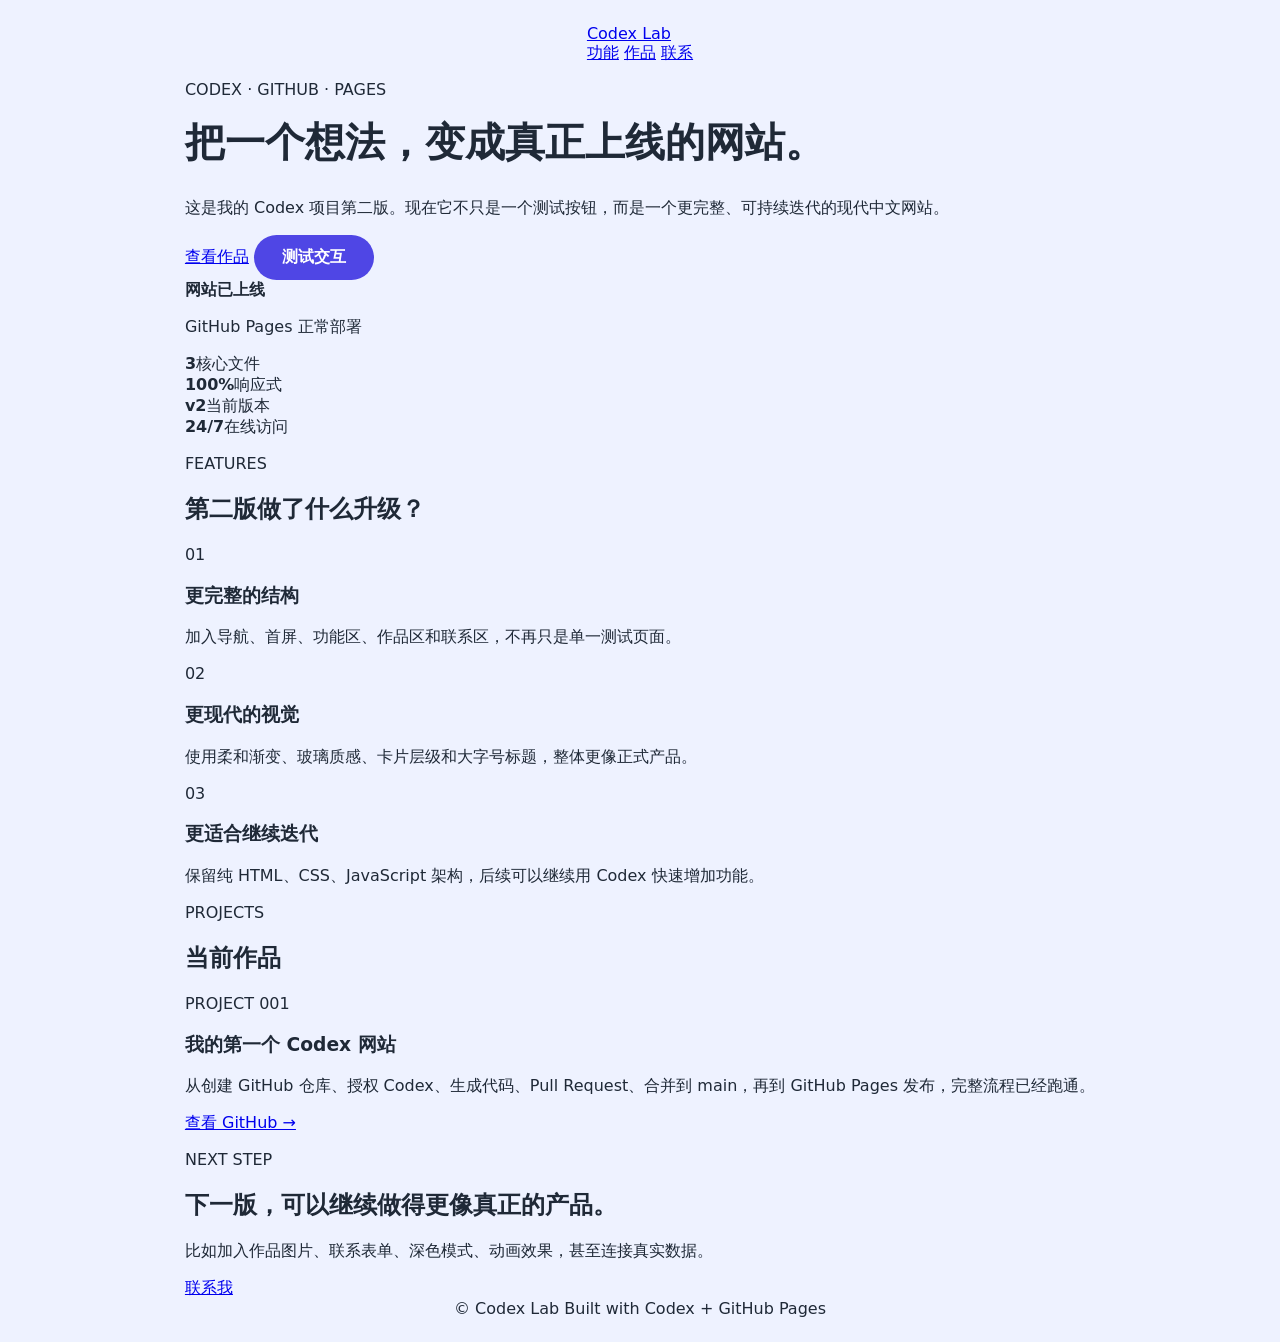
==== index.html @ 1bc2051d "Build website v2 structure" ====
<!doctype html>
<html lang="zh-CN">
  <head>
    <meta charset="UTF-8" />
    <meta name="viewport" content="width=device-width, initial-scale=1.0" />
    <meta name="description" content="一个由 Codex 协助打造的现代中文个人项目网站。" />
    <title>我的 Codex 网站 · 第二版</title>
    <link rel="stylesheet" href="style.css" />
  </head>
  <body>
    <header class="site-header">
      <a class="brand" href="#top" aria-label="返回首页">Codex Lab</a>
      <nav class="nav" aria-label="主导航">
        <a href="#features">功能</a>
        <a href="#projects">作品</a>
        <a href="#contact">联系</a>
      </nav>
    </header>

    <main id="top">
      <section class="hero section-shell">
        <div class="hero-copy">
          <p class="eyebrow">CODEX · GITHUB · PAGES</p>
          <h1>把一个想法，变成真正上线的网站。</h1>
          <p class="hero-text">
            这是我的 Codex 项目第二版。现在它不只是一个测试按钮，而是一个更完整、可持续迭代的现代中文网站。
          </p>
          <div class="hero-actions">
            <a class="button primary" href="#projects">查看作品</a>
            <button class="button secondary" id="success-button" type="button">测试交互</button>
          </div>
          <p id="success-message" class="success-message" role="status" aria-live="polite" hidden>
            Codex 运行成功！第二版交互正常。
          </p>
        </div>

        <div class="hero-panel" aria-label="项目状态">
          <div class="status-card">
            <span class="status-dot"></span>
            <div>
              <strong>网站已上线</strong>
              <p>GitHub Pages 正常部署</p>
            </div>
          </div>
          <div class="metric-grid">
            <div><strong>3</strong><span>核心文件</span></div>
            <div><strong>100%</strong><span>响应式</span></div>
            <div><strong>v2</strong><span>当前版本</span></div>
            <div><strong>24/7</strong><span>在线访问</span></div>
          </div>
        </div>
      </section>

      <section class="section-shell" id="features">
        <div class="section-heading">
          <p class="eyebrow">FEATURES</p>
          <h2>第二版做了什么升级？</h2>
        </div>
        <div class="card-grid">
          <article class="feature-card">
            <span class="icon">01</span>
            <h3>更完整的结构</h3>
            <p>加入导航、首屏、功能区、作品区和联系区，不再只是单一测试页面。</p>
          </article>
          <article class="feature-card">
            <span class="icon">02</span>
            <h3>更现代的视觉</h3>
            <p>使用柔和渐变、玻璃质感、卡片层级和大字号标题，整体更像正式产品。</p>
          </article>
          <article class="feature-card">
            <span class="icon">03</span>
            <h3>更适合继续迭代</h3>
            <p>保留纯 HTML、CSS、JavaScript 架构，后续可以继续用 Codex 快速增加功能。</p>
          </article>
        </div>
      </section>

      <section class="section-shell" id="projects">
        <div class="section-heading">
          <p class="eyebrow">PROJECTS</p>
          <h2>当前作品</h2>
        </div>
        <article class="project-card">
          <div>
            <p class="project-kicker">PROJECT 001</p>
            <h3>我的第一个 Codex 网站</h3>
            <p>
              从创建 GitHub 仓库、授权 Codex、生成代码、Pull Request、合并到 main，再到 GitHub Pages 发布，完整流程已经跑通。
            </p>
          </div>
          <a class="text-link" href="https://github.com/1042963113-cmyk/codex-test" target="_blank" rel="noreferrer">查看 GitHub →</a>
        </article>
      </section>

      <section class="cta section-shell" id="contact">
        <div>
          <p class="eyebrow">NEXT STEP</p>
          <h2>下一版，可以继续做得更像真正的产品。</h2>
          <p>比如加入作品图片、联系表单、深色模式、动画效果，甚至连接真实数据。</p>
        </div>
        <a class="button primary" href="mailto:hello@example.com">联系我</a>
      </section>
    </main>

    <footer class="site-footer">
      <span>© <span id="year"></span> Codex Lab</span>
      <span>Built with Codex + GitHub Pages</span>
    </footer>

    <script src="script.js"></script>
  </body>
</html>
---- style.css ----
:root {
  font-family: system-ui, -apple-system, BlinkMacSystemFont, "Segoe UI", sans-serif;
  color: #1f2937;
  background: #eef2ff;
}

* {
  box-sizing: border-box;
}

body {
  display: grid;
  min-height: 100vh;
  margin: 0;
  padding: 24px;
  place-items: center;
}

.card {
  width: min(100%, 520px);
  padding: 48px 32px;
  text-align: center;
  background: #ffffff;
  border-radius: 20px;
  box-shadow: 0 18px 45px rgb(79 70 229 / 15%);
}

h1 {
  margin: 0 0 28px;
  font-size: clamp(1.75rem, 5vw, 2.5rem);
}

button {
  padding: 12px 28px;
  color: #ffffff;
  font: inherit;
  font-weight: 700;
  background: #4f46e5;
  border: 0;
  border-radius: 999px;
  cursor: pointer;
  transition: background 160ms ease, transform 160ms ease;
}

button:hover {
  background: #4338ca;
  transform: translateY(-2px);
}

button:focus-visible {
  outline: 3px solid #a5b4fc;
  outline-offset: 3px;
}

#success-message {
  margin: 24px 0 0;
  color: #15803d;
  font-size: 1.125rem;
  font-weight: 700;
}
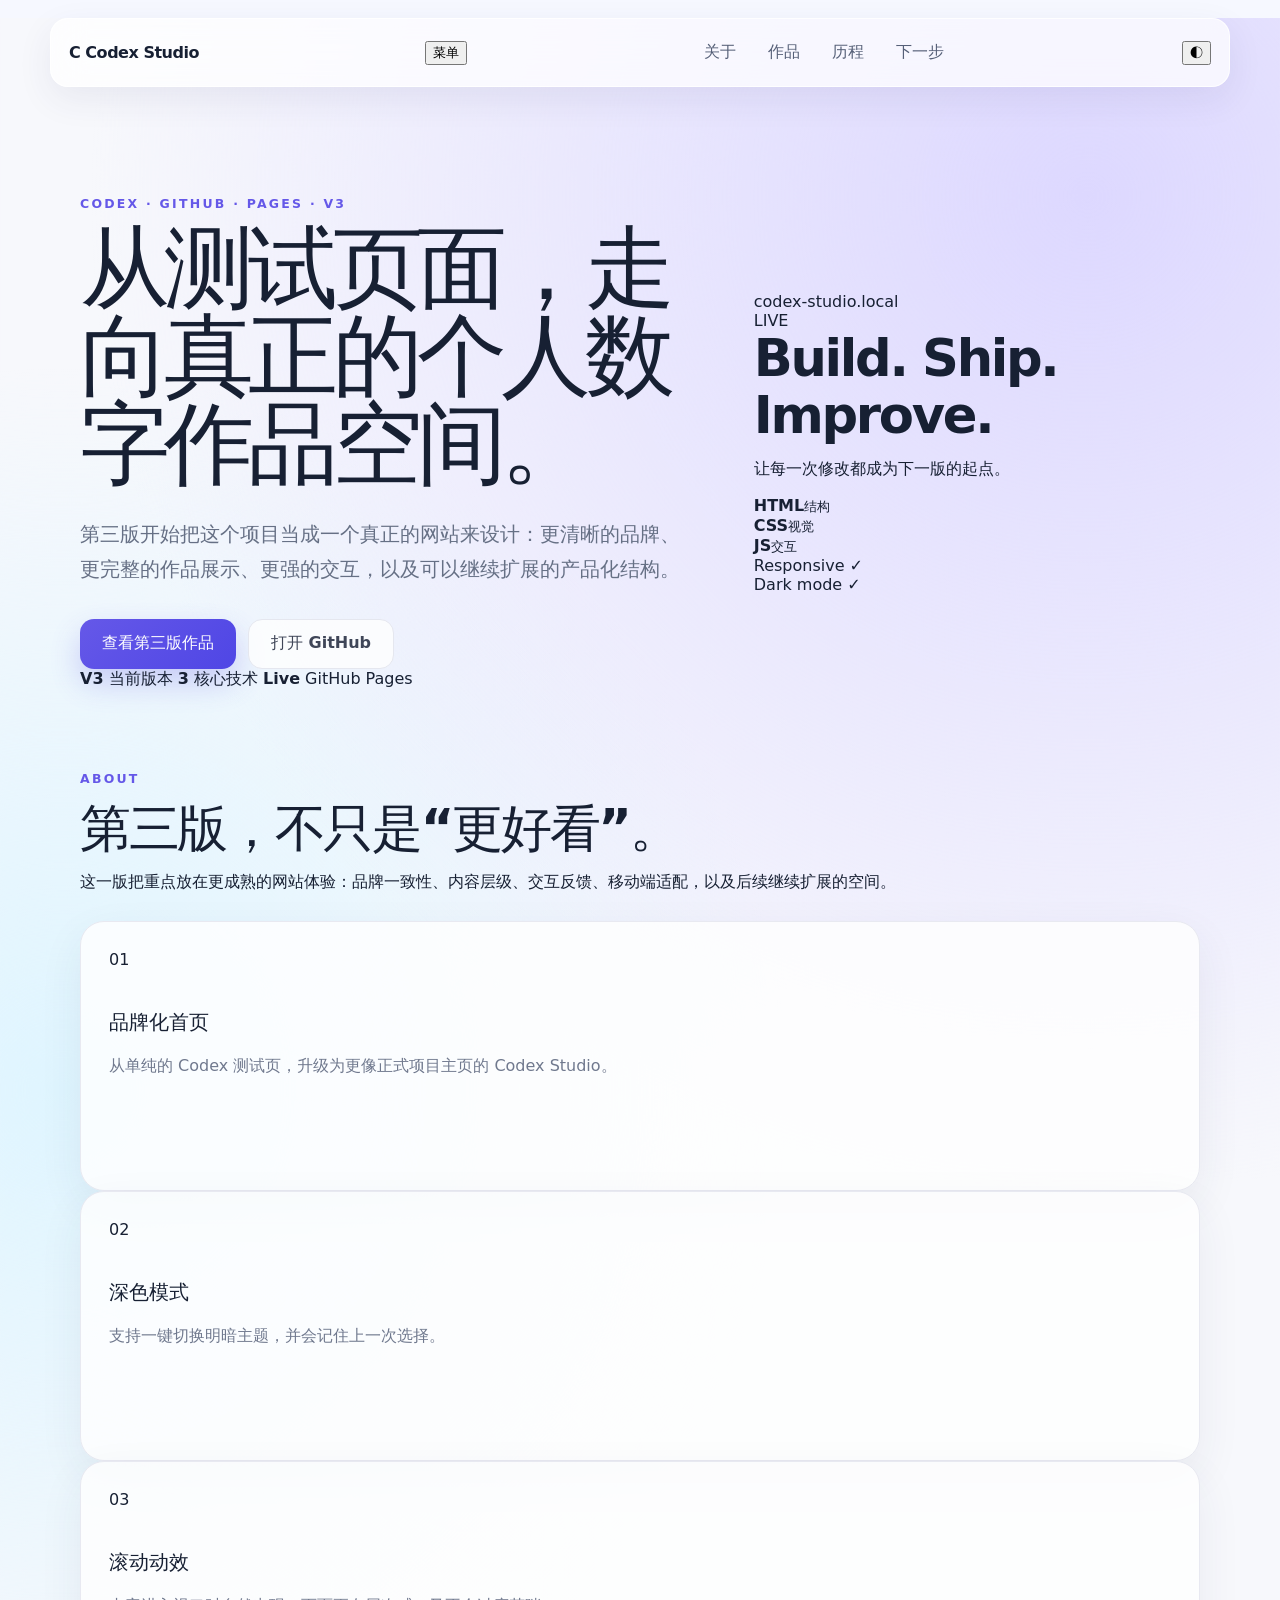
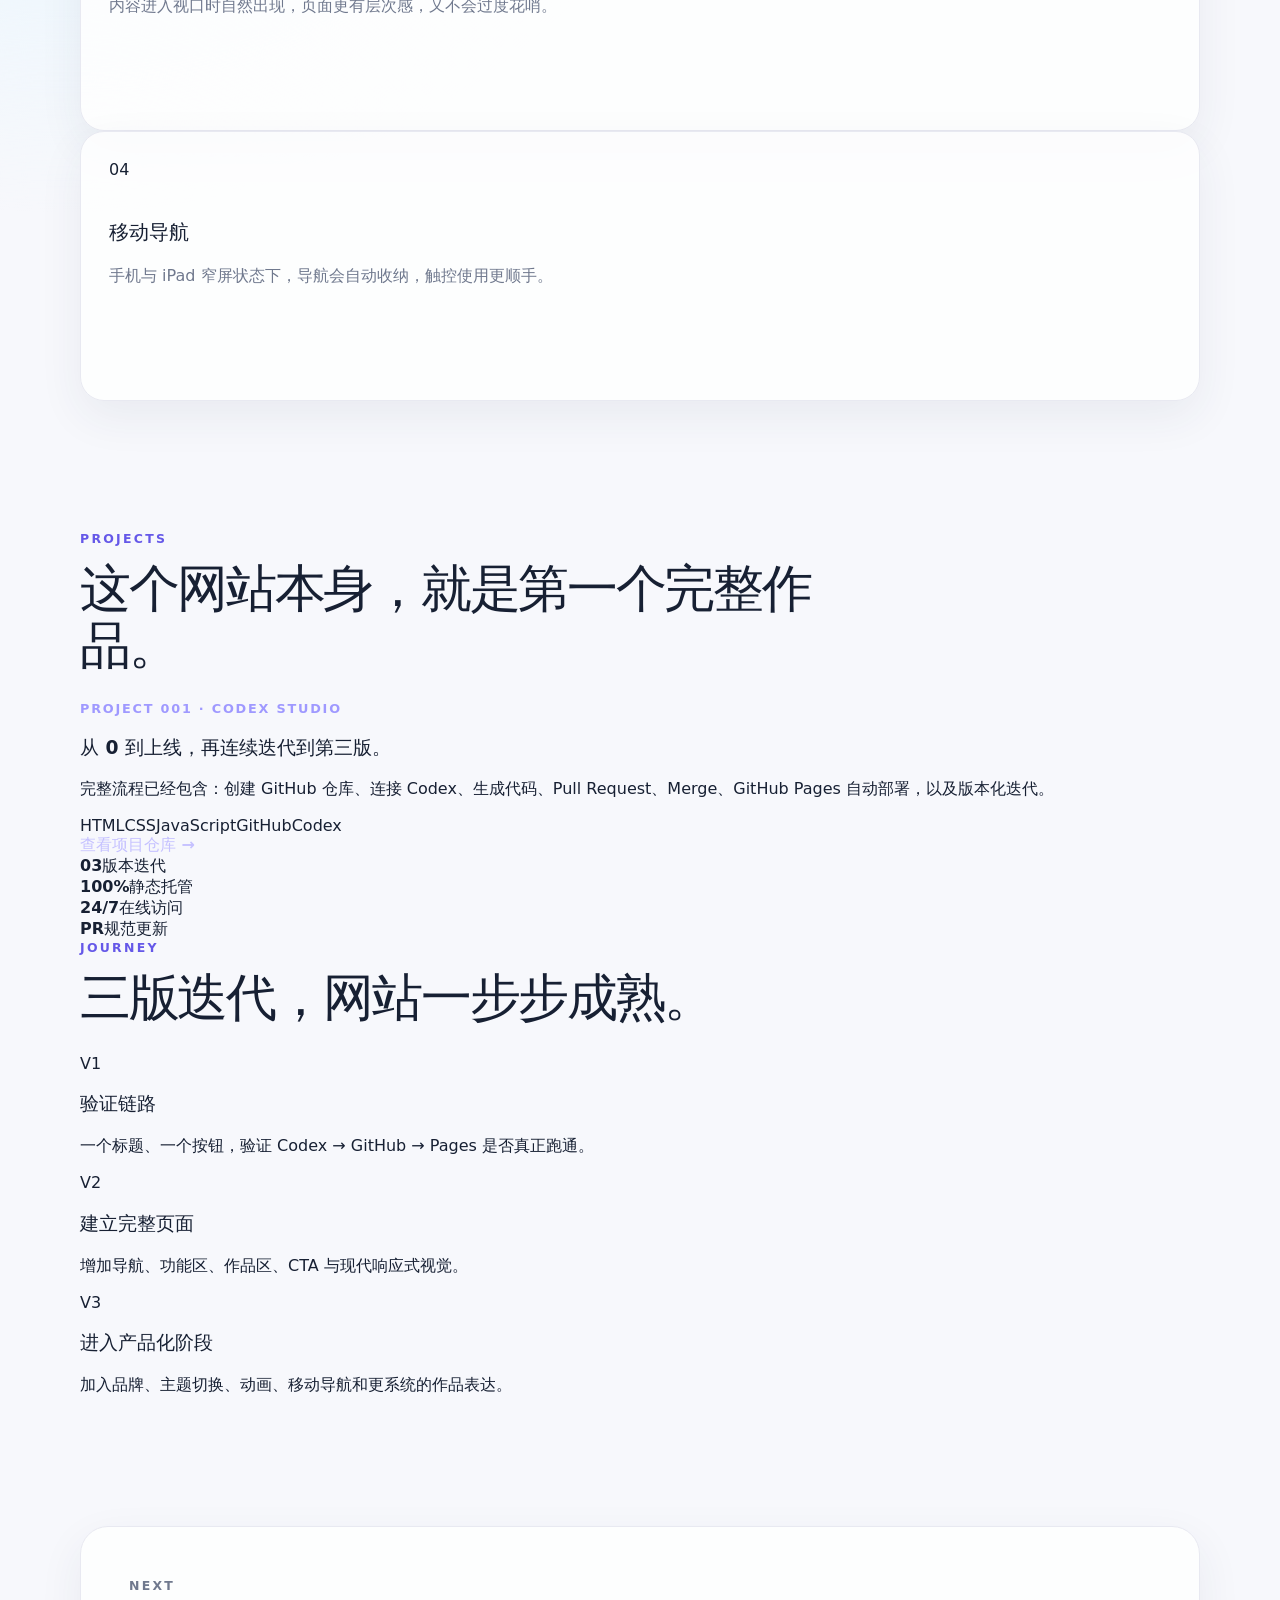
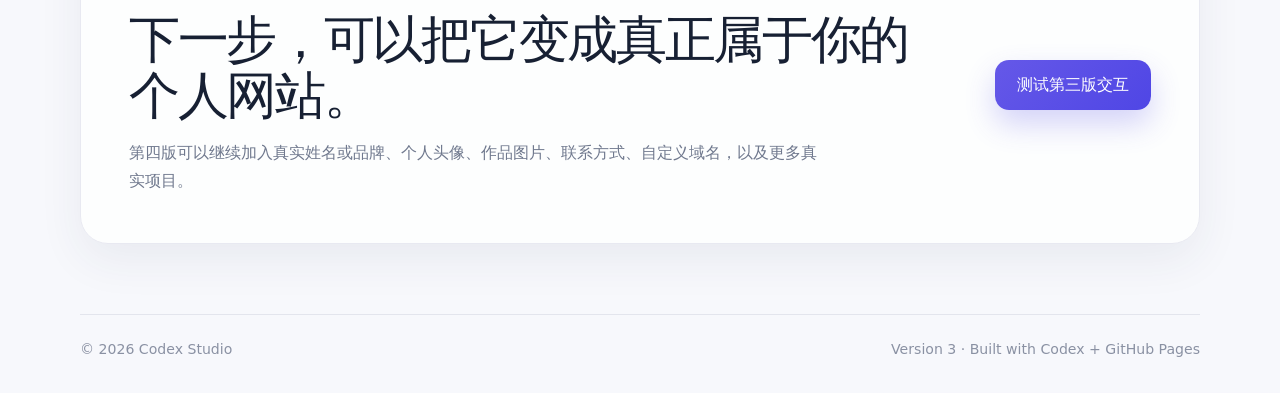
==== commit 62bed64d: "Build third-generation Codex Studio homepage" ====
--- a/index.html
+++ b/index.html
@@ -3,108 +3,169 @@
   <head>
     <meta charset="UTF-8" />
     <meta name="viewport" content="width=device-width, initial-scale=1.0" />
-    <meta name="description" content="一个由 Codex 协助打造的现代中文个人项目网站。" />
-    <title>我的 Codex 网站 · 第二版</title>
+    <meta name="description" content="Codex Studio：一个持续迭代的现代中文作品与项目主页。" />
+    <title>Codex Studio · 第三版</title>
     <link rel="stylesheet" href="style.css" />
   </head>
   <body>
+    <div class="page-progress" id="page-progress" aria-hidden="true"></div>
+
     <header class="site-header">
-      <a class="brand" href="#top" aria-label="返回首页">Codex Lab</a>
-      <nav class="nav" aria-label="主导航">
-        <a href="#features">功能</a>
+      <a class="brand" href="#top" aria-label="返回首页">
+        <span class="brand-mark">C</span>
+        <span>Codex Studio</span>
+      </a>
+
+      <button class="menu-button" id="menu-button" type="button" aria-expanded="false" aria-controls="site-nav">菜单</button>
+
+      <nav class="nav" id="site-nav" aria-label="主导航">
+        <a href="#about">关于</a>
         <a href="#projects">作品</a>
-        <a href="#contact">联系</a>
+        <a href="#journey">历程</a>
+        <a href="#contact">下一步</a>
       </nav>
+
+      <button class="theme-toggle" id="theme-toggle" type="button" aria-label="切换深色模式">◐</button>
     </header>
 
     <main id="top">
-      <section class="hero section-shell">
+      <section class="hero section-shell reveal">
         <div class="hero-copy">
-          <p class="eyebrow">CODEX · GITHUB · PAGES</p>
-          <h1>把一个想法，变成真正上线的网站。</h1>
+          <p class="eyebrow">CODEX · GITHUB · PAGES · V3</p>
+          <h1>从测试页面，走向真正的个人数字作品空间。</h1>
           <p class="hero-text">
-            这是我的 Codex 项目第二版。现在它不只是一个测试按钮，而是一个更完整、可持续迭代的现代中文网站。
+            第三版开始把这个项目当成一个真正的网站来设计：更清晰的品牌、更完整的作品展示、更强的交互，以及可以继续扩展的产品化结构。
           </p>
+
           <div class="hero-actions">
-            <a class="button primary" href="#projects">查看作品</a>
-            <button class="button secondary" id="success-button" type="button">测试交互</button>
+            <a class="button primary" href="#projects">查看第三版作品</a>
+            <a class="button secondary" href="https://github.com/1042963113-cmyk/codex-test" target="_blank" rel="noreferrer">打开 GitHub</a>
           </div>
-          <p id="success-message" class="success-message" role="status" aria-live="polite" hidden>
-            Codex 运行成功！第二版交互正常。
-          </p>
+
+          <div class="hero-meta" aria-label="项目信息">
+            <span><strong>V3</strong> 当前版本</span>
+            <span><strong>3</strong> 核心技术</span>
+            <span><strong>Live</strong> GitHub Pages</span>
+          </div>
         </div>
 
-        <div class="hero-panel" aria-label="项目状态">
-          <div class="status-card">
-            <span class="status-dot"></span>
-            <div>
-              <strong>网站已上线</strong>
-              <p>GitHub Pages 正常部署</p>
+        <div class="hero-visual" aria-label="项目预览">
+          <div class="browser-card">
+            <div class="browser-topbar">
+              <span></span><span></span><span></span>
+              <div class="browser-url">codex-studio.local</div>
+            </div>
+            <div class="browser-body">
+              <div class="mini-badge">LIVE</div>
+              <h2>Build. Ship. Improve.</h2>
+              <p>让每一次修改都成为下一版的起点。</p>
+              <div class="mini-grid">
+                <div><strong>HTML</strong><small>结构</small></div>
+                <div><strong>CSS</strong><small>视觉</small></div>
+                <div><strong>JS</strong><small>交互</small></div>
+              </div>
             </div>
           </div>
-          <div class="metric-grid">
-            <div><strong>3</strong><span>核心文件</span></div>
-            <div><strong>100%</strong><span>响应式</span></div>
-            <div><strong>v2</strong><span>当前版本</span></div>
-            <div><strong>24/7</strong><span>在线访问</span></div>
+          <div class="floating-note note-one">Responsive ✓</div>
+          <div class="floating-note note-two">Dark mode ✓</div>
+        </div>
+      </section>
+
+      <section class="section-shell section-block reveal" id="about">
+        <div class="section-heading split-heading">
+          <div>
+            <p class="eyebrow">ABOUT</p>
+            <h2>第三版，不只是“更好看”。</h2>
+          </div>
+          <p class="section-intro">这一版把重点放在更成熟的网站体验：品牌一致性、内容层级、交互反馈、移动端适配，以及后续继续扩展的空间。</p>
+        </div>
+
+        <div class="feature-grid">
+          <article class="feature-card">
+            <span class="feature-number">01</span>
+            <h3>品牌化首页</h3>
+            <p>从单纯的 Codex 测试页，升级为更像正式项目主页的 Codex Studio。</p>
+          </article>
+          <article class="feature-card">
+            <span class="feature-number">02</span>
+            <h3>深色模式</h3>
+            <p>支持一键切换明暗主题，并会记住上一次选择。</p>
+          </article>
+          <article class="feature-card">
+            <span class="feature-number">03</span>
+            <h3>滚动动效</h3>
+            <p>内容进入视口时自然出现，页面更有层次感，又不会过度花哨。</p>
+          </article>
+          <article class="feature-card">
+            <span class="feature-number">04</span>
+            <h3>移动导航</h3>
+            <p>手机与 iPad 窄屏状态下，导航会自动收纳，触控使用更顺手。</p>
+          </article>
+        </div>
+      </section>
+
+      <section class="section-shell section-block reveal" id="projects">
+        <div class="section-heading">
+          <p class="eyebrow">PROJECTS</p>
+          <h2>这个网站本身，就是第一个完整作品。</h2>
+        </div>
+
+        <div class="project-showcase">
+          <div class="project-copy">
+            <p class="project-kicker">PROJECT 001 · CODEX STUDIO</p>
+            <h3>从 0 到上线，再连续迭代到第三版。</h3>
+            <p>完整流程已经包含：创建 GitHub 仓库、连接 Codex、生成代码、Pull Request、Merge、GitHub Pages 自动部署，以及版本化迭代。</p>
+            <div class="tag-list" aria-label="使用技术">
+              <span>HTML</span><span>CSS</span><span>JavaScript</span><span>GitHub</span><span>Codex</span>
+            </div>
+            <a class="text-link" href="https://github.com/1042963113-cmyk/codex-test" target="_blank" rel="noreferrer">查看项目仓库 →</a>
+          </div>
+
+          <div class="project-preview" aria-label="项目数据">
+            <div class="stat large-stat"><strong>03</strong><span>版本迭代</span></div>
+            <div class="stat"><strong>100%</strong><span>静态托管</span></div>
+            <div class="stat"><strong>24/7</strong><span>在线访问</span></div>
+            <div class="stat"><strong>PR</strong><span>规范更新</span></div>
           </div>
         </div>
       </section>
 
-      <section class="section-shell" id="features">
+      <section class="section-shell section-block reveal" id="journey">
         <div class="section-heading">
-          <p class="eyebrow">FEATURES</p>
-          <h2>第二版做了什么升级？</h2>
+          <p class="eyebrow">JOURNEY</p>
+          <h2>三版迭代，网站一步步成熟。</h2>
         </div>
-        <div class="card-grid">
-          <article class="feature-card">
-            <span class="icon">01</span>
-            <h3>更完整的结构</h3>
-            <p>加入导航、首屏、功能区、作品区和联系区，不再只是单一测试页面。</p>
+
+        <div class="timeline">
+          <article>
+            <span>V1</span>
+            <div><h3>验证链路</h3><p>一个标题、一个按钮，验证 Codex → GitHub → Pages 是否真正跑通。</p></div>
           </article>
-          <article class="feature-card">
-            <span class="icon">02</span>
-            <h3>更现代的视觉</h3>
-            <p>使用柔和渐变、玻璃质感、卡片层级和大字号标题，整体更像正式产品。</p>
+          <article>
+            <span>V2</span>
+            <div><h3>建立完整页面</h3><p>增加导航、功能区、作品区、CTA 与现代响应式视觉。</p></div>
           </article>
-          <article class="feature-card">
-            <span class="icon">03</span>
-            <h3>更适合继续迭代</h3>
-            <p>保留纯 HTML、CSS、JavaScript 架构，后续可以继续用 Codex 快速增加功能。</p>
+          <article class="active">
+            <span>V3</span>
+            <div><h3>进入产品化阶段</h3><p>加入品牌、主题切换、动画、移动导航和更系统的作品表达。</p></div>
           </article>
         </div>
       </section>
 
-      <section class="section-shell" id="projects">
-        <div class="section-heading">
-          <p class="eyebrow">PROJECTS</p>
-          <h2>当前作品</h2>
+      <section class="cta section-shell reveal" id="contact">
+        <div>
+          <p class="eyebrow">NEXT</p>
+          <h2>下一步，可以把它变成真正属于你的个人网站。</h2>
+          <p>第四版可以继续加入真实姓名或品牌、个人头像、作品图片、联系方式、自定义域名，以及更多真实项目。</p>
         </div>
-        <article class="project-card">
-          <div>
-            <p class="project-kicker">PROJECT 001</p>
-            <h3>我的第一个 Codex 网站</h3>
-            <p>
-              从创建 GitHub 仓库、授权 Codex、生成代码、Pull Request、合并到 main，再到 GitHub Pages 发布，完整流程已经跑通。
-            </p>
-          </div>
-          <a class="text-link" href="https://github.com/1042963113-cmyk/codex-test" target="_blank" rel="noreferrer">查看 GitHub →</a>
-        </article>
-      </section>
-
-      <section class="cta section-shell" id="contact">
-        <div>
-          <p class="eyebrow">NEXT STEP</p>
-          <h2>下一版，可以继续做得更像真正的产品。</h2>
-          <p>比如加入作品图片、联系表单、深色模式、动画效果，甚至连接真实数据。</p>
-        </div>
-        <a class="button primary" href="mailto:hello@example.com">联系我</a>
+        <button class="button primary" id="success-button" type="button">测试第三版交互</button>
+        <p id="success-message" class="success-message" role="status" aria-live="polite" hidden>第三版运行成功！主题、动画与交互均已加载。</p>
       </section>
     </main>
 
     <footer class="site-footer">
-      <span>© <span id="year"></span> Codex Lab</span>
-      <span>Built with Codex + GitHub Pages</span>
+      <span>© <span id="year"></span> Codex Studio</span>
+      <span>Version 3 · Built with Codex + GitHub Pages</span>
     </footer>
 
     <script src="script.js"></script>
--- a/style.css
+++ b/style.css
@@ -1,60 +1,87 @@
 :root {
-  font-family: system-ui, -apple-system, BlinkMacSystemFont, "Segoe UI", sans-serif;
-  color: #1f2937;
-  background: #eef2ff;
+  font-family: Inter, ui-sans-serif, system-ui, -apple-system, BlinkMacSystemFont, "Segoe UI", "PingFang SC", "Microsoft YaHei", sans-serif;
+  color: #172033;
+  background: #f6f8ff;
+  font-synthesis: none;
 }
 
-* {
-  box-sizing: border-box;
+* { box-sizing: border-box; }
+html { scroll-behavior: smooth; }
+body { margin: 0; min-height: 100vh; background: radial-gradient(circle at 85% 5%, #ddd8ff 0, transparent 28%), radial-gradient(circle at 5% 30%, #dff5ff 0, transparent 26%), #f7f8fc; }
+a { color: inherit; text-decoration: none; }
+button, a { -webkit-tap-highlight-color: transparent; }
+
+.site-header {
+  position: sticky; top: 0; z-index: 20;
+  display: flex; align-items: center; justify-content: space-between;
+  width: min(1180px, calc(100% - 40px)); margin: 18px auto 0; padding: 14px 18px;
+  background: rgb(255 255 255 / 72%); border: 1px solid rgb(255 255 255 / 85%);
+  border-radius: 18px; box-shadow: 0 12px 35px rgb(48 56 100 / 8%); backdrop-filter: blur(18px);
+}
+.brand { font-weight: 900; letter-spacing: -.03em; }
+.nav { display: flex; gap: 8px; }
+.nav a { padding: 9px 12px; border-radius: 10px; color: #566078; font-weight: 650; }
+.nav a:hover { background: #f0f1ff; color: #4f46e5; }
+
+.section-shell { width: min(1120px, calc(100% - 40px)); margin: 0 auto; }
+.hero { min-height: 76vh; display: grid; grid-template-columns: 1.15fr .85fr; align-items: center; gap: 70px; padding: 100px 0 72px; }
+.eyebrow { margin: 0 0 14px; color: #6558e8; font-size: .78rem; font-weight: 900; letter-spacing: .18em; }
+h1 { max-width: 760px; margin: 0; font-size: clamp(3rem, 7vw, 6.6rem); line-height: .98; letter-spacing: -.065em; }
+.hero-text { max-width: 680px; margin: 28px 0 0; color: #667085; font-size: clamp(1rem, 2vw, 1.22rem); line-height: 1.8; }
+.hero-actions { display: flex; flex-wrap: wrap; gap: 12px; margin-top: 32px; }
+.button { display: inline-flex; align-items: center; justify-content: center; min-height: 50px; padding: 0 22px; border: 0; border-radius: 14px; font: inherit; font-weight: 800; cursor: pointer; transition: transform .18s ease, box-shadow .18s ease; }
+.button:hover { transform: translateY(-2px); }
+.primary { color: white; background: linear-gradient(135deg, #6558e8, #4f46e5); box-shadow: 0 14px 30px rgb(79 70 229 / 24%); }
+.secondary { color: #3f4658; background: rgb(255 255 255 / 78%); border: 1px solid #e5e7ef; }
+.success-message { width: fit-content; margin: 18px 0 0; padding: 10px 14px; color: #087443; background: #e9fbf1; border-radius: 10px; font-weight: 750; }
+
+.hero-panel { padding: 22px; background: rgb(255 255 255 / 70%); border: 1px solid white; border-radius: 28px; box-shadow: 0 30px 70px rgb(59 64 120 / 14%); backdrop-filter: blur(18px); transform: rotate(1deg); }
+.status-card { display: flex; align-items: center; gap: 14px; padding: 18px; background: white; border-radius: 18px; }
+.status-card p { margin: 4px 0 0; color: #7b8498; font-size: .9rem; }
+.status-dot { width: 12px; height: 12px; border-radius: 50%; background: #21b66f; box-shadow: 0 0 0 7px #e5f8ef; }
+.metric-grid { display: grid; grid-template-columns: repeat(2, 1fr); gap: 12px; margin-top: 12px; }
+.metric-grid div { display: flex; min-height: 112px; flex-direction: column; justify-content: center; padding: 18px; background: #f6f7fb; border-radius: 18px; }
+.metric-grid strong { font-size: 1.75rem; }
+.metric-grid span { margin-top: 5px; color: #81889a; font-size: .88rem; }
+
+.section-heading { margin-bottom: 28px; }
+h2 { max-width: 800px; margin: 0; font-size: clamp(2rem, 4vw, 3.6rem); line-height: 1.1; letter-spacing: -.045em; }
+.card-grid { display: grid; grid-template-columns: repeat(3, 1fr); gap: 18px; }
+.feature-card, .project-card, .cta { border: 1px solid #e8e9f1; box-shadow: 0 16px 45px rgb(46 53 89 / 7%); }
+.feature-card { min-height: 270px; padding: 28px; background: rgb(255 255 255 / 82%); border-radius: 24px; }
+.icon { display: inline-grid; width: 46px; height: 46px; place-items: center; color: #5147d9; background: #eeecff; border-radius: 14px; font-weight: 900; }
+.feature-card h3 { margin: 40px 0 10px; font-size: 1.25rem; }
+.feature-card p, .project-card p, .cta p { color: #70798e; line-height: 1.75; }
+
+#projects { padding-top: 130px; }
+.project-card { display: flex; align-items: flex-end; justify-content: space-between; gap: 32px; padding: 36px; background: linear-gradient(135deg, #171a29, #2b2b55); border-radius: 28px; color: white; }
+.project-card h3 { margin: 6px 0 12px; font-size: clamp(1.5rem, 3vw, 2.4rem); }
+.project-card p { max-width: 720px; color: #c9cbdb; }
+.project-kicker { margin: 0 !important; color: #9f99ff !important; font-size: .8rem; font-weight: 900; letter-spacing: .14em; }
+.text-link { flex: 0 0 auto; padding: 12px 0; color: #c5c1ff; font-weight: 800; }
+
+.cta { display: flex; align-items: center; justify-content: space-between; gap: 40px; margin-top: 130px; margin-bottom: 70px; padding: 48px; background: rgb(255 255 255 / 82%); border-radius: 28px; }
+.cta p:not(.eyebrow) { max-width: 700px; margin-bottom: 0; }
+.site-footer { display: flex; justify-content: space-between; width: min(1120px, calc(100% - 40px)); margin: 0 auto; padding: 26px 0 36px; color: #8a91a3; border-top: 1px solid #e3e5ed; font-size: .88rem; }
+
+@media (max-width: 820px) {
+  .hero { grid-template-columns: 1fr; gap: 42px; padding-top: 72px; }
+  .hero-panel { transform: none; }
+  .card-grid { grid-template-columns: 1fr; }
+  .feature-card { min-height: auto; }
+  .feature-card h3 { margin-top: 26px; }
+  .project-card, .cta { align-items: flex-start; flex-direction: column; }
 }
 
-body {
-  display: grid;
-  min-height: 100vh;
-  margin: 0;
-  padding: 24px;
-  place-items: center;
+@media (max-width: 560px) {
+  .site-header { width: calc(100% - 24px); margin-top: 10px; }
+  .nav a { padding: 8px; font-size: .88rem; }
+  .section-shell { width: calc(100% - 28px); }
+  .hero { min-height: auto; padding: 72px 0 58px; }
+  h1 { font-size: clamp(2.75rem, 15vw, 4.5rem); }
+  .hero-actions .button { width: 100%; }
+  #projects { padding-top: 90px; }
+  .project-card, .cta { padding: 26px; }
+  .cta { margin-top: 90px; margin-bottom: 48px; }
+  .site-footer { width: calc(100% - 28px); flex-direction: column; gap: 8px; }
 }
-
-.card {
-  width: min(100%, 520px);
-  padding: 48px 32px;
-  text-align: center;
-  background: #ffffff;
-  border-radius: 20px;
-  box-shadow: 0 18px 45px rgb(79 70 229 / 15%);
-}
-
-h1 {
-  margin: 0 0 28px;
-  font-size: clamp(1.75rem, 5vw, 2.5rem);
-}
-
-button {
-  padding: 12px 28px;
-  color: #ffffff;
-  font: inherit;
-  font-weight: 700;
-  background: #4f46e5;
-  border: 0;
-  border-radius: 999px;
-  cursor: pointer;
-  transition: background 160ms ease, transform 160ms ease;
-}
-
-button:hover {
-  background: #4338ca;
-  transform: translateY(-2px);
-}
-
-button:focus-visible {
-  outline: 3px solid #a5b4fc;
-  outline-offset: 3px;
-}
-
-#success-message {
-  margin: 24px 0 0;
-  color: #15803d;
-  font-size: 1.125rem;
-  font-weight: 700;
-}
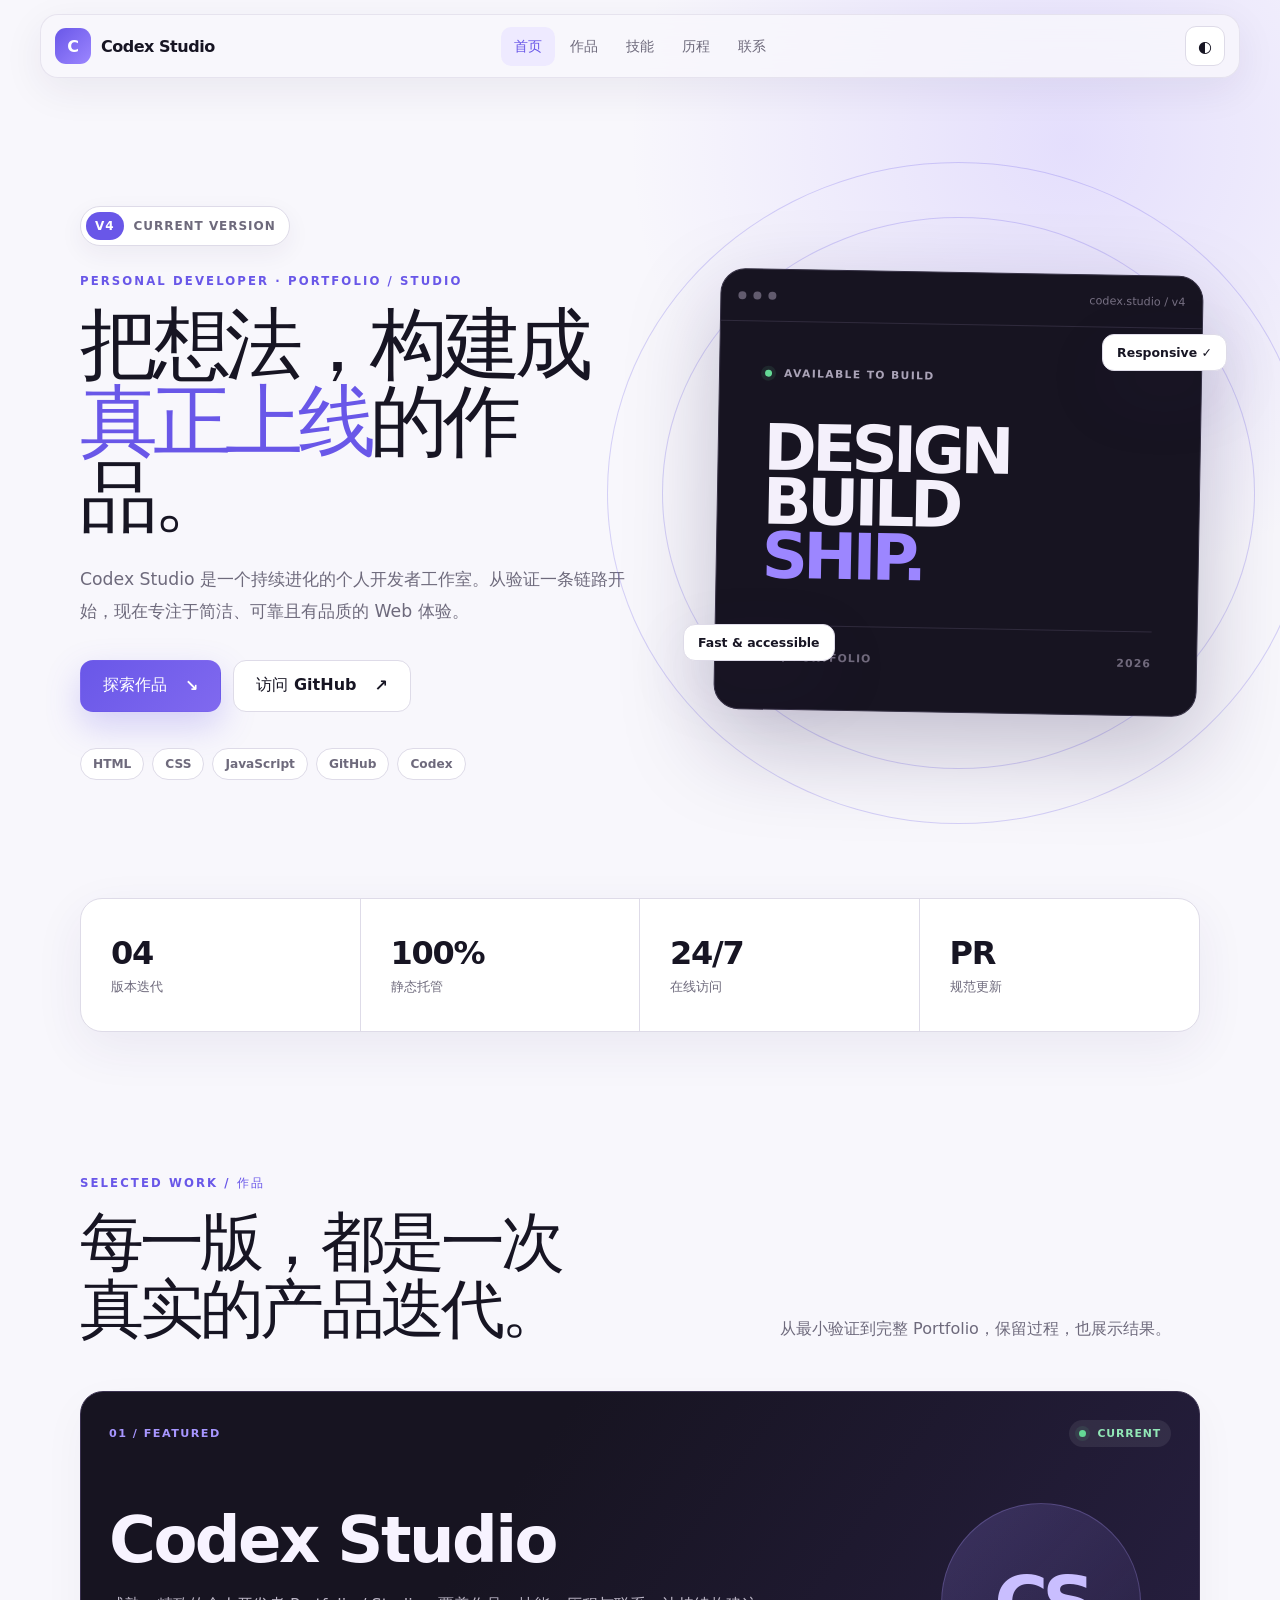
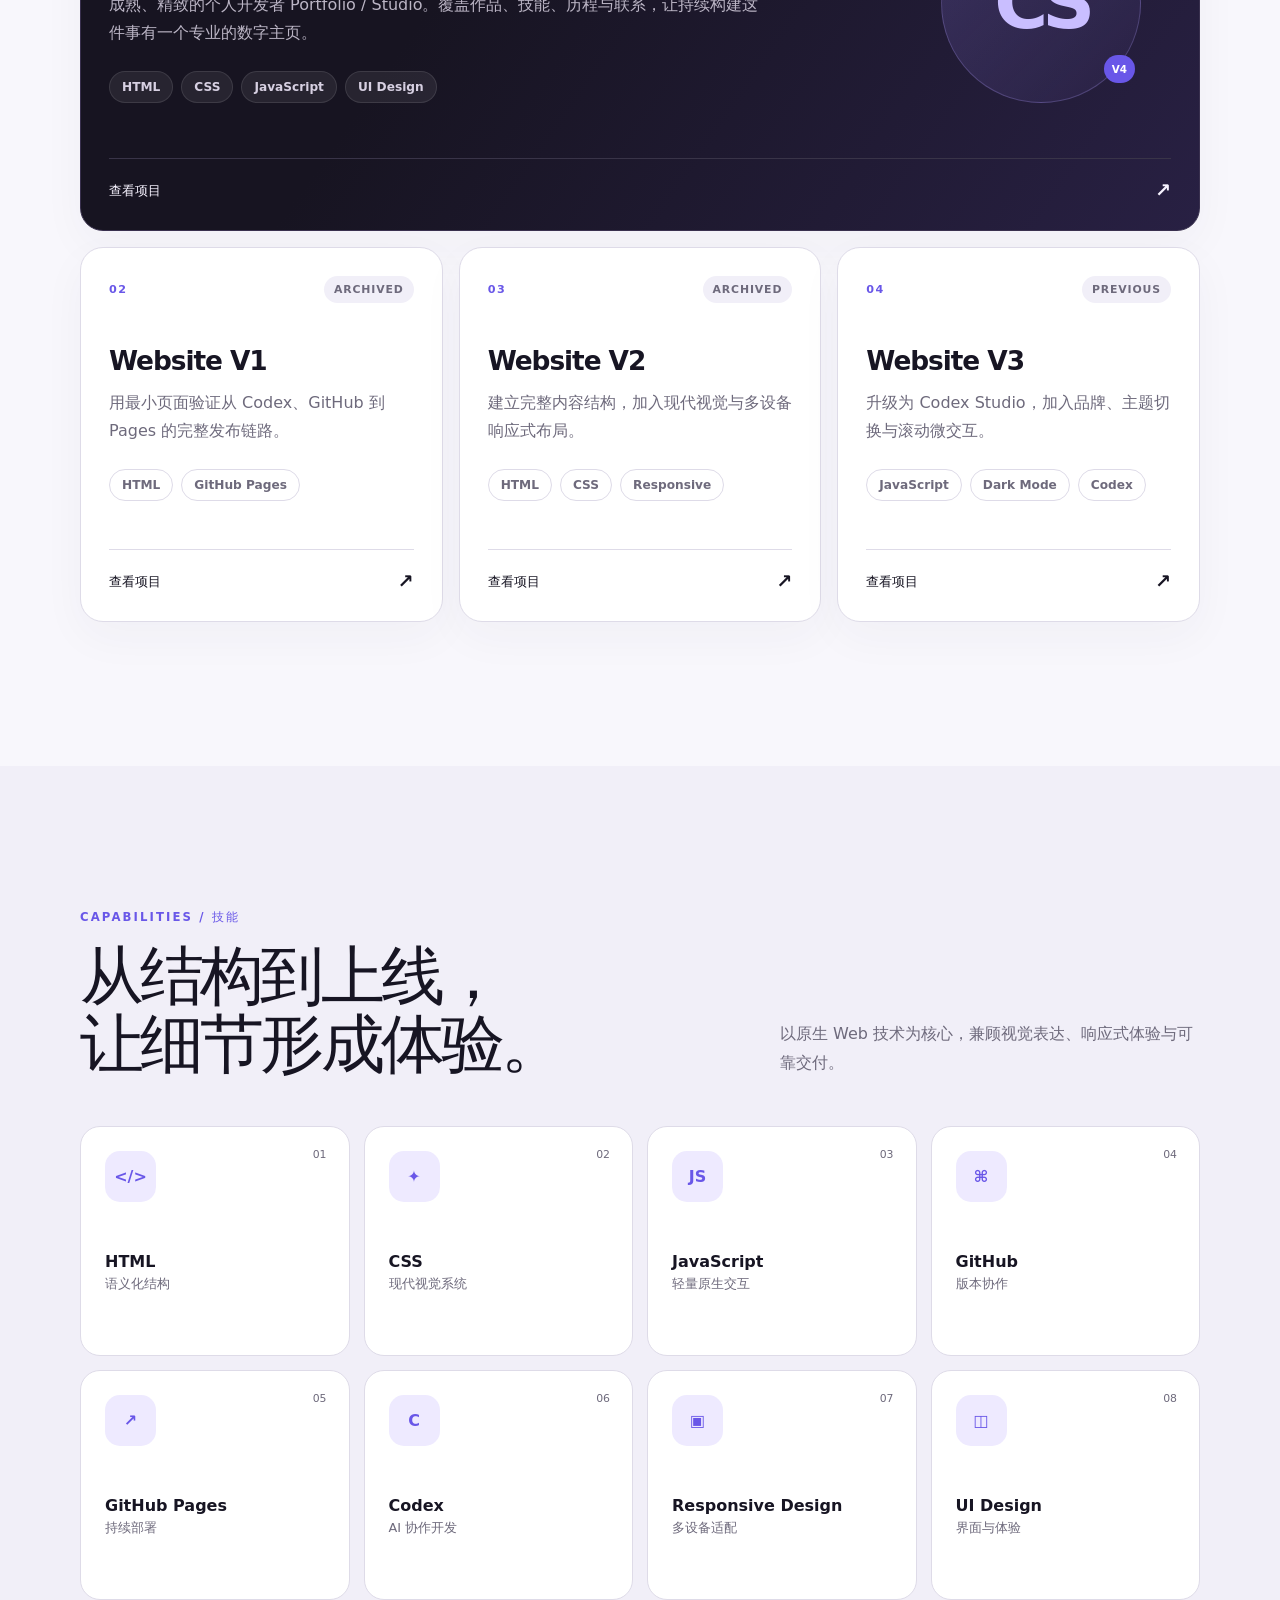
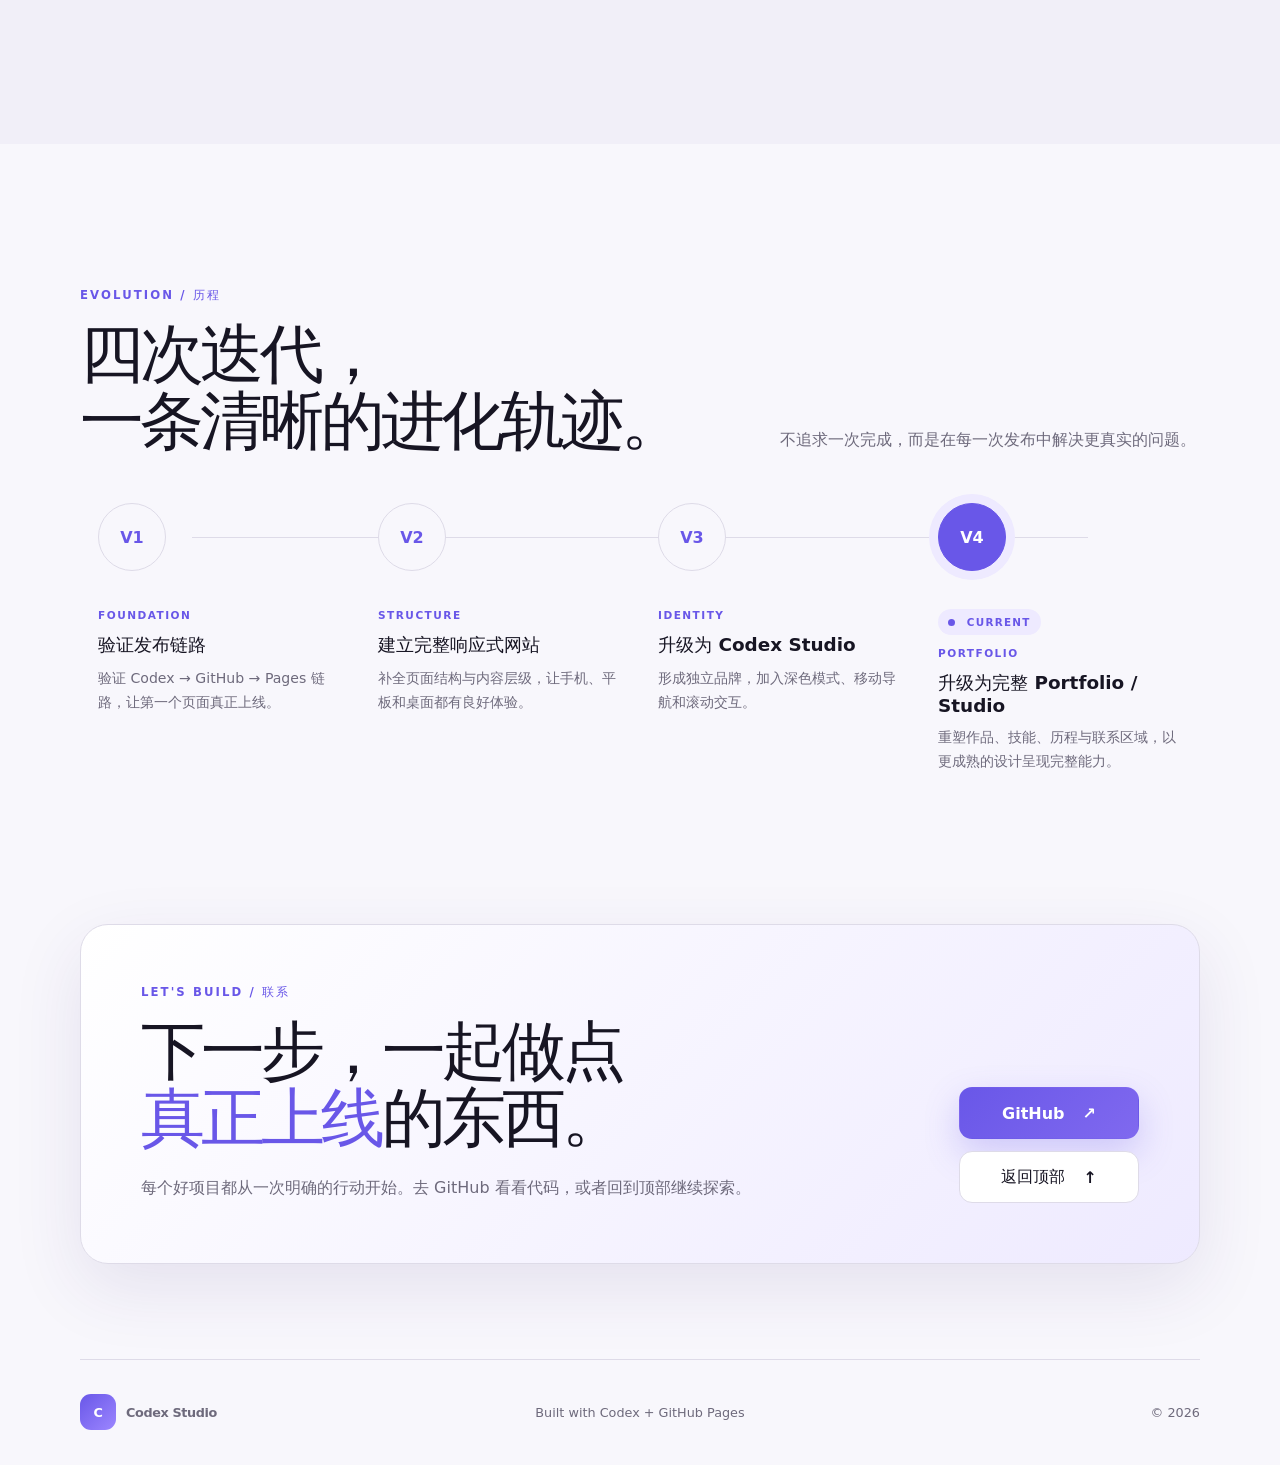
==== commit 0b4e25b2: "Build Codex Studio portfolio V4" ====
--- a/index.html
+++ b/index.html
@@ -3,171 +3,108 @@
   <head>
     <meta charset="UTF-8" />
     <meta name="viewport" content="width=device-width, initial-scale=1.0" />
-    <meta name="description" content="Codex Studio：一个持续迭代的现代中文作品与项目主页。" />
-    <title>Codex Studio · 第三版</title>
+    <meta name="description" content="Codex Studio：持续设计、构建并上线数字作品的个人开发者 Portfolio。" />
+    <meta name="theme-color" content="#f7f5ff" />
+    <title>Codex Studio · Portfolio V4</title>
+    <script>
+      (() => {
+        const saved = localStorage.getItem("codex-theme");
+        const dark = saved === "dark" || (!saved && matchMedia("(prefers-color-scheme: dark)").matches);
+        if (dark) document.documentElement.dataset.theme = "dark";
+      })();
+    </script>
     <link rel="stylesheet" href="style.css" />
   </head>
   <body>
+    <a class="skip-link" href="#main">跳到主要内容</a>
     <div class="page-progress" id="page-progress" aria-hidden="true"></div>
 
     <header class="site-header">
-      <a class="brand" href="#top" aria-label="返回首页">
-        <span class="brand-mark">C</span>
-        <span>Codex Studio</span>
+      <a class="brand" href="#home" aria-label="Codex Studio 首页">
+        <span class="brand-mark" aria-hidden="true">C</span><span>Codex Studio</span>
       </a>
-
-      <button class="menu-button" id="menu-button" type="button" aria-expanded="false" aria-controls="site-nav">菜单</button>
-
       <nav class="nav" id="site-nav" aria-label="主导航">
-        <a href="#about">关于</a>
-        <a href="#projects">作品</a>
-        <a href="#journey">历程</a>
-        <a href="#contact">下一步</a>
+        <a href="#home">首页</a><a href="#projects">作品</a><a href="#skills">技能</a><a href="#journey">历程</a><a href="#contact">联系</a>
       </nav>
-
-      <button class="theme-toggle" id="theme-toggle" type="button" aria-label="切换深色模式">◐</button>
+      <div class="header-actions">
+        <button class="theme-toggle" id="theme-toggle" type="button" aria-label="切换深色模式"><span aria-hidden="true">◐</span></button>
+        <button class="menu-button" id="menu-button" type="button" aria-expanded="false" aria-controls="site-nav" aria-label="打开导航菜单"><span></span><span></span><span></span></button>
+      </div>
     </header>
 
-    <main id="top">
-      <section class="hero section-shell reveal">
+    <main id="main">
+      <section class="hero section-shell reveal" id="home">
         <div class="hero-copy">
-          <p class="eyebrow">CODEX · GITHUB · PAGES · V3</p>
-          <h1>从测试页面，走向真正的个人数字作品空间。</h1>
-          <p class="hero-text">
-            第三版开始把这个项目当成一个真正的网站来设计：更清晰的品牌、更完整的作品展示、更强的交互，以及可以继续扩展的产品化结构。
-          </p>
-
+          <div class="version-lockup"><span>V4</span><strong>Current Version</strong></div>
+          <p class="eyebrow">PERSONAL DEVELOPER · PORTFOLIO / STUDIO</p>
+          <h1>把想法，构建成<br /><em>真正上线</em>的作品。</h1>
+          <p class="hero-text">Codex Studio 是一个持续进化的个人开发者工作室。从验证一条链路开始，现在专注于简洁、可靠且有品质的 Web 体验。</p>
           <div class="hero-actions">
-            <a class="button primary" href="#projects">查看第三版作品</a>
-            <a class="button secondary" href="https://github.com/1042963113-cmyk/codex-test" target="_blank" rel="noreferrer">打开 GitHub</a>
+            <a class="button primary" href="#projects">探索作品 <span aria-hidden="true">↘</span></a>
+            <a class="button secondary" href="https://github.com/1042963113-cmyk/codex-test" target="_blank" rel="noreferrer">访问 GitHub <span aria-hidden="true">↗</span></a>
           </div>
-
-          <div class="hero-meta" aria-label="项目信息">
-            <span><strong>V3</strong> 当前版本</span>
-            <span><strong>3</strong> 核心技术</span>
-            <span><strong>Live</strong> GitHub Pages</span>
-          </div>
+          <ul class="hero-tech" aria-label="核心技术">
+            <li>HTML</li><li>CSS</li><li>JavaScript</li><li>GitHub</li><li>Codex</li>
+          </ul>
         </div>
-
-        <div class="hero-visual" aria-label="项目预览">
-          <div class="browser-card">
-            <div class="browser-topbar">
-              <span></span><span></span><span></span>
-              <div class="browser-url">codex-studio.local</div>
-            </div>
-            <div class="browser-body">
-              <div class="mini-badge">LIVE</div>
-              <h2>Build. Ship. Improve.</h2>
-              <p>让每一次修改都成为下一版的起点。</p>
-              <div class="mini-grid">
-                <div><strong>HTML</strong><small>结构</small></div>
-                <div><strong>CSS</strong><small>视觉</small></div>
-                <div><strong>JS</strong><small>交互</small></div>
-              </div>
+        <div class="hero-art" aria-label="Codex Studio 项目概览">
+          <div class="orbit orbit-one"></div><div class="orbit orbit-two"></div>
+          <div class="studio-window">
+            <div class="window-bar"><span></span><span></span><span></span><small>codex.studio / v4</small></div>
+            <div class="window-content">
+              <div class="window-label"><i></i> AVAILABLE TO BUILD</div>
+              <p>DESIGN<br />BUILD<br /><b>SHIP.</b></p>
+              <div class="window-footer"><span>04 / PORTFOLIO</span><span>2026</span></div>
             </div>
           </div>
-          <div class="floating-note note-one">Responsive ✓</div>
-          <div class="floating-note note-two">Dark mode ✓</div>
+          <span class="float-chip chip-one">Responsive ✓</span><span class="float-chip chip-two">Fast &amp; accessible</span>
         </div>
       </section>
 
-      <section class="section-shell section-block reveal" id="about">
-        <div class="section-heading split-heading">
-          <div>
-            <p class="eyebrow">ABOUT</p>
-            <h2>第三版，不只是“更好看”。</h2>
-          </div>
-          <p class="section-intro">这一版把重点放在更成熟的网站体验：品牌一致性、内容层级、交互反馈、移动端适配，以及后续继续扩展的空间。</p>
-        </div>
+      <section class="stats section-shell reveal" aria-label="项目数据">
+        <article><strong>04</strong><span>版本迭代</span></article><article><strong>100%</strong><span>静态托管</span></article><article><strong>24/7</strong><span>在线访问</span></article><article><strong>PR</strong><span>规范更新</span></article>
+      </section>
 
-        <div class="feature-grid">
-          <article class="feature-card">
-            <span class="feature-number">01</span>
-            <h3>品牌化首页</h3>
-            <p>从单纯的 Codex 测试页，升级为更像正式项目主页的 Codex Studio。</p>
+      <section class="section-shell section-block" id="projects">
+        <div class="section-heading reveal"><div><p class="eyebrow">SELECTED WORK / 作品</p><h2>每一版，都是一次<br />真实的产品迭代。</h2></div><p>从最小验证到完整 Portfolio，保留过程，也展示结果。</p></div>
+        <div class="projects-grid">
+          <article class="project-card featured reveal">
+            <div class="project-top"><span class="project-index">01 / FEATURED</span><span class="status current"><i></i> Current</span></div>
+            <div class="featured-content"><div><h3>Codex Studio</h3><p>成熟、精致的个人开发者 Portfolio / Studio。覆盖作品、技能、历程与联系，让持续构建这件事有一个专业的数字主页。</p><ul class="tag-list"><li>HTML</li><li>CSS</li><li>JavaScript</li><li>UI Design</li></ul></div><div class="project-monogram" aria-hidden="true">CS<span>V4</span></div></div>
+            <a class="project-link" href="#home" aria-label="查看 Codex Studio 项目">查看项目 <span>↗</span></a>
           </article>
-          <article class="feature-card">
-            <span class="feature-number">02</span>
-            <h3>深色模式</h3>
-            <p>支持一键切换明暗主题，并会记住上一次选择。</p>
-          </article>
-          <article class="feature-card">
-            <span class="feature-number">03</span>
-            <h3>滚动动效</h3>
-            <p>内容进入视口时自然出现，页面更有层次感，又不会过度花哨。</p>
-          </article>
-          <article class="feature-card">
-            <span class="feature-number">04</span>
-            <h3>移动导航</h3>
-            <p>手机与 iPad 窄屏状态下，导航会自动收纳，触控使用更顺手。</p>
-          </article>
+          <article class="project-card reveal"><div class="project-top"><span class="project-index">02</span><span class="status">Archived</span></div><h3>Website V1</h3><p>用最小页面验证从 Codex、GitHub 到 Pages 的完整发布链路。</p><ul class="tag-list"><li>HTML</li><li>GitHub Pages</li></ul><a class="project-link" href="https://github.com/1042963113-cmyk/codex-test/tree/website-v1" target="_blank" rel="noreferrer">查看项目 <span>↗</span></a></article>
+          <article class="project-card reveal"><div class="project-top"><span class="project-index">03</span><span class="status">Archived</span></div><h3>Website V2</h3><p>建立完整内容结构，加入现代视觉与多设备响应式布局。</p><ul class="tag-list"><li>HTML</li><li>CSS</li><li>Responsive</li></ul><a class="project-link" href="https://github.com/1042963113-cmyk/codex-test/tree/website-v2" target="_blank" rel="noreferrer">查看项目 <span>↗</span></a></article>
+          <article class="project-card reveal"><div class="project-top"><span class="project-index">04</span><span class="status">Previous</span></div><h3>Website V3</h3><p>升级为 Codex Studio，加入品牌、主题切换与滚动微交互。</p><ul class="tag-list"><li>JavaScript</li><li>Dark Mode</li><li>Codex</li></ul><a class="project-link" href="https://github.com/1042963113-cmyk/codex-test/tree/codex/website-v3" target="_blank" rel="noreferrer">查看项目 <span>↗</span></a></article>
         </div>
       </section>
 
-      <section class="section-shell section-block reveal" id="projects">
-        <div class="section-heading">
-          <p class="eyebrow">PROJECTS</p>
-          <h2>这个网站本身，就是第一个完整作品。</h2>
-        </div>
-
-        <div class="project-showcase">
-          <div class="project-copy">
-            <p class="project-kicker">PROJECT 001 · CODEX STUDIO</p>
-            <h3>从 0 到上线，再连续迭代到第三版。</h3>
-            <p>完整流程已经包含：创建 GitHub 仓库、连接 Codex、生成代码、Pull Request、Merge、GitHub Pages 自动部署，以及版本化迭代。</p>
-            <div class="tag-list" aria-label="使用技术">
-              <span>HTML</span><span>CSS</span><span>JavaScript</span><span>GitHub</span><span>Codex</span>
-            </div>
-            <a class="text-link" href="https://github.com/1042963113-cmyk/codex-test" target="_blank" rel="noreferrer">查看项目仓库 →</a>
-          </div>
-
-          <div class="project-preview" aria-label="项目数据">
-            <div class="stat large-stat"><strong>03</strong><span>版本迭代</span></div>
-            <div class="stat"><strong>100%</strong><span>静态托管</span></div>
-            <div class="stat"><strong>24/7</strong><span>在线访问</span></div>
-            <div class="stat"><strong>PR</strong><span>规范更新</span></div>
+      <section class="skills-section section-block" id="skills">
+        <div class="section-shell">
+          <div class="section-heading reveal"><div><p class="eyebrow">CAPABILITIES / 技能</p><h2>从结构到上线，<br />让细节形成体验。</h2></div><p>以原生 Web 技术为核心，兼顾视觉表达、响应式体验与可靠交付。</p></div>
+          <div class="skills-grid">
+            <article class="skill-card reveal"><span>01</span><div class="skill-icon">&lt;/&gt;</div><h3>HTML</h3><p>语义化结构</p></article><article class="skill-card reveal"><span>02</span><div class="skill-icon">✦</div><h3>CSS</h3><p>现代视觉系统</p></article><article class="skill-card reveal"><span>03</span><div class="skill-icon">JS</div><h3>JavaScript</h3><p>轻量原生交互</p></article><article class="skill-card reveal"><span>04</span><div class="skill-icon">⌘</div><h3>GitHub</h3><p>版本协作</p></article><article class="skill-card reveal"><span>05</span><div class="skill-icon">↗</div><h3>GitHub Pages</h3><p>持续部署</p></article><article class="skill-card reveal"><span>06</span><div class="skill-icon">C</div><h3>Codex</h3><p>AI 协作开发</p></article><article class="skill-card reveal"><span>07</span><div class="skill-icon">▣</div><h3>Responsive Design</h3><p>多设备适配</p></article><article class="skill-card reveal"><span>08</span><div class="skill-icon">◫</div><h3>UI Design</h3><p>界面与体验</p></article>
           </div>
         </div>
       </section>
 
-      <section class="section-shell section-block reveal" id="journey">
-        <div class="section-heading">
-          <p class="eyebrow">JOURNEY</p>
-          <h2>三版迭代，网站一步步成熟。</h2>
-        </div>
-
+      <section class="section-shell section-block" id="journey">
+        <div class="section-heading reveal"><div><p class="eyebrow">EVOLUTION / 历程</p><h2>四次迭代，<br />一条清晰的进化轨迹。</h2></div><p>不追求一次完成，而是在每一次发布中解决更真实的问题。</p></div>
         <div class="timeline">
-          <article>
-            <span>V1</span>
-            <div><h3>验证链路</h3><p>一个标题、一个按钮，验证 Codex → GitHub → Pages 是否真正跑通。</p></div>
-          </article>
-          <article>
-            <span>V2</span>
-            <div><h3>建立完整页面</h3><p>增加导航、功能区、作品区、CTA 与现代响应式视觉。</p></div>
-          </article>
-          <article class="active">
-            <span>V3</span>
-            <div><h3>进入产品化阶段</h3><p>加入品牌、主题切换、动画、移动导航和更系统的作品表达。</p></div>
-          </article>
+          <article class="reveal"><div class="timeline-marker">V1</div><div><p class="timeline-date">FOUNDATION</p><h3>验证发布链路</h3><p>验证 Codex → GitHub → Pages 链路，让第一个页面真正上线。</p></div></article>
+          <article class="reveal"><div class="timeline-marker">V2</div><div><p class="timeline-date">STRUCTURE</p><h3>建立完整响应式网站</h3><p>补全页面结构与内容层级，让手机、平板和桌面都有良好体验。</p></div></article>
+          <article class="reveal"><div class="timeline-marker">V3</div><div><p class="timeline-date">IDENTITY</p><h3>升级为 Codex Studio</h3><p>形成独立品牌，加入深色模式、移动导航和滚动交互。</p></div></article>
+          <article class="active reveal"><div class="timeline-marker">V4</div><div><div class="current-label"><i></i> CURRENT</div><p class="timeline-date">PORTFOLIO</p><h3>升级为完整 Portfolio / Studio</h3><p>重塑作品、技能、历程与联系区域，以更成熟的设计呈现完整能力。</p></div></article>
         </div>
       </section>
 
-      <section class="cta section-shell reveal" id="contact">
-        <div>
-          <p class="eyebrow">NEXT</p>
-          <h2>下一步，可以把它变成真正属于你的个人网站。</h2>
-          <p>第四版可以继续加入真实姓名或品牌、个人头像、作品图片、联系方式、自定义域名，以及更多真实项目。</p>
-        </div>
-        <button class="button primary" id="success-button" type="button">测试第三版交互</button>
-        <p id="success-message" class="success-message" role="status" aria-live="polite" hidden>第三版运行成功！主题、动画与交互均已加载。</p>
+      <section class="contact section-shell reveal" id="contact">
+        <div><p class="eyebrow">LET'S BUILD / 联系</p><h2>下一步，一起做点<br /><em>真正上线</em>的东西。</h2><p>每个好项目都从一次明确的行动开始。去 GitHub 看看代码，或者回到顶部继续探索。</p></div>
+        <div class="contact-actions"><a class="button primary" href="https://github.com/1042963113-cmyk/codex-test" target="_blank" rel="noreferrer">GitHub <span>↗</span></a><a class="button secondary" href="#home">返回顶部 <span>↑</span></a></div>
       </section>
     </main>
 
-    <footer class="site-footer">
-      <span>© <span id="year"></span> Codex Studio</span>
-      <span>Version 3 · Built with Codex + GitHub Pages</span>
-    </footer>
-
+    <footer class="site-footer"><a class="brand" href="#home"><span class="brand-mark" aria-hidden="true">C</span><span>Codex Studio</span></a><p>Built with Codex + GitHub Pages</p><p>© 2026</p></footer>
     <script src="script.js"></script>
   </body>
 </html>
--- a/style.css
+++ b/style.css
@@ -1,87 +1,11 @@
-:root {
-  font-family: Inter, ui-sans-serif, system-ui, -apple-system, BlinkMacSystemFont, "Segoe UI", "PingFang SC", "Microsoft YaHei", sans-serif;
-  color: #172033;
-  background: #f6f8ff;
-  font-synthesis: none;
-}
-
-* { box-sizing: border-box; }
-html { scroll-behavior: smooth; }
-body { margin: 0; min-height: 100vh; background: radial-gradient(circle at 85% 5%, #ddd8ff 0, transparent 28%), radial-gradient(circle at 5% 30%, #dff5ff 0, transparent 26%), #f7f8fc; }
-a { color: inherit; text-decoration: none; }
-button, a { -webkit-tap-highlight-color: transparent; }
-
-.site-header {
-  position: sticky; top: 0; z-index: 20;
-  display: flex; align-items: center; justify-content: space-between;
-  width: min(1180px, calc(100% - 40px)); margin: 18px auto 0; padding: 14px 18px;
-  background: rgb(255 255 255 / 72%); border: 1px solid rgb(255 255 255 / 85%);
-  border-radius: 18px; box-shadow: 0 12px 35px rgb(48 56 100 / 8%); backdrop-filter: blur(18px);
-}
-.brand { font-weight: 900; letter-spacing: -.03em; }
-.nav { display: flex; gap: 8px; }
-.nav a { padding: 9px 12px; border-radius: 10px; color: #566078; font-weight: 650; }
-.nav a:hover { background: #f0f1ff; color: #4f46e5; }
-
-.section-shell { width: min(1120px, calc(100% - 40px)); margin: 0 auto; }
-.hero { min-height: 76vh; display: grid; grid-template-columns: 1.15fr .85fr; align-items: center; gap: 70px; padding: 100px 0 72px; }
-.eyebrow { margin: 0 0 14px; color: #6558e8; font-size: .78rem; font-weight: 900; letter-spacing: .18em; }
-h1 { max-width: 760px; margin: 0; font-size: clamp(3rem, 7vw, 6.6rem); line-height: .98; letter-spacing: -.065em; }
-.hero-text { max-width: 680px; margin: 28px 0 0; color: #667085; font-size: clamp(1rem, 2vw, 1.22rem); line-height: 1.8; }
-.hero-actions { display: flex; flex-wrap: wrap; gap: 12px; margin-top: 32px; }
-.button { display: inline-flex; align-items: center; justify-content: center; min-height: 50px; padding: 0 22px; border: 0; border-radius: 14px; font: inherit; font-weight: 800; cursor: pointer; transition: transform .18s ease, box-shadow .18s ease; }
-.button:hover { transform: translateY(-2px); }
-.primary { color: white; background: linear-gradient(135deg, #6558e8, #4f46e5); box-shadow: 0 14px 30px rgb(79 70 229 / 24%); }
-.secondary { color: #3f4658; background: rgb(255 255 255 / 78%); border: 1px solid #e5e7ef; }
-.success-message { width: fit-content; margin: 18px 0 0; padding: 10px 14px; color: #087443; background: #e9fbf1; border-radius: 10px; font-weight: 750; }
-
-.hero-panel { padding: 22px; background: rgb(255 255 255 / 70%); border: 1px solid white; border-radius: 28px; box-shadow: 0 30px 70px rgb(59 64 120 / 14%); backdrop-filter: blur(18px); transform: rotate(1deg); }
-.status-card { display: flex; align-items: center; gap: 14px; padding: 18px; background: white; border-radius: 18px; }
-.status-card p { margin: 4px 0 0; color: #7b8498; font-size: .9rem; }
-.status-dot { width: 12px; height: 12px; border-radius: 50%; background: #21b66f; box-shadow: 0 0 0 7px #e5f8ef; }
-.metric-grid { display: grid; grid-template-columns: repeat(2, 1fr); gap: 12px; margin-top: 12px; }
-.metric-grid div { display: flex; min-height: 112px; flex-direction: column; justify-content: center; padding: 18px; background: #f6f7fb; border-radius: 18px; }
-.metric-grid strong { font-size: 1.75rem; }
-.metric-grid span { margin-top: 5px; color: #81889a; font-size: .88rem; }
-
-.section-heading { margin-bottom: 28px; }
-h2 { max-width: 800px; margin: 0; font-size: clamp(2rem, 4vw, 3.6rem); line-height: 1.1; letter-spacing: -.045em; }
-.card-grid { display: grid; grid-template-columns: repeat(3, 1fr); gap: 18px; }
-.feature-card, .project-card, .cta { border: 1px solid #e8e9f1; box-shadow: 0 16px 45px rgb(46 53 89 / 7%); }
-.feature-card { min-height: 270px; padding: 28px; background: rgb(255 255 255 / 82%); border-radius: 24px; }
-.icon { display: inline-grid; width: 46px; height: 46px; place-items: center; color: #5147d9; background: #eeecff; border-radius: 14px; font-weight: 900; }
-.feature-card h3 { margin: 40px 0 10px; font-size: 1.25rem; }
-.feature-card p, .project-card p, .cta p { color: #70798e; line-height: 1.75; }
-
-#projects { padding-top: 130px; }
-.project-card { display: flex; align-items: flex-end; justify-content: space-between; gap: 32px; padding: 36px; background: linear-gradient(135deg, #171a29, #2b2b55); border-radius: 28px; color: white; }
-.project-card h3 { margin: 6px 0 12px; font-size: clamp(1.5rem, 3vw, 2.4rem); }
-.project-card p { max-width: 720px; color: #c9cbdb; }
-.project-kicker { margin: 0 !important; color: #9f99ff !important; font-size: .8rem; font-weight: 900; letter-spacing: .14em; }
-.text-link { flex: 0 0 auto; padding: 12px 0; color: #c5c1ff; font-weight: 800; }
-
-.cta { display: flex; align-items: center; justify-content: space-between; gap: 40px; margin-top: 130px; margin-bottom: 70px; padding: 48px; background: rgb(255 255 255 / 82%); border-radius: 28px; }
-.cta p:not(.eyebrow) { max-width: 700px; margin-bottom: 0; }
-.site-footer { display: flex; justify-content: space-between; width: min(1120px, calc(100% - 40px)); margin: 0 auto; padding: 26px 0 36px; color: #8a91a3; border-top: 1px solid #e3e5ed; font-size: .88rem; }
-
-@media (max-width: 820px) {
-  .hero { grid-template-columns: 1fr; gap: 42px; padding-top: 72px; }
-  .hero-panel { transform: none; }
-  .card-grid { grid-template-columns: 1fr; }
-  .feature-card { min-height: auto; }
-  .feature-card h3 { margin-top: 26px; }
-  .project-card, .cta { align-items: flex-start; flex-direction: column; }
-}
-
-@media (max-width: 560px) {
-  .site-header { width: calc(100% - 24px); margin-top: 10px; }
-  .nav a { padding: 8px; font-size: .88rem; }
-  .section-shell { width: calc(100% - 28px); }
-  .hero { min-height: auto; padding: 72px 0 58px; }
-  h1 { font-size: clamp(2.75rem, 15vw, 4.5rem); }
-  .hero-actions .button { width: 100%; }
-  #projects { padding-top: 90px; }
-  .project-card, .cta { padding: 26px; }
-  .cta { margin-top: 90px; margin-bottom: 48px; }
-  .site-footer { width: calc(100% - 28px); flex-direction: column; gap: 8px; }
-}
+:root{font-family:Inter,ui-sans-serif,system-ui,-apple-system,BlinkMacSystemFont,"Segoe UI","PingFang SC","Microsoft YaHei",sans-serif;font-synthesis:none;--bg:#f8f7fc;--surface:#fff;--surface-soft:#f1eff8;--text:#171523;--muted:#6e6a7c;--line:#dedbe8;--accent:#6957e8;--accent-bright:#9c86ff;--accent-soft:#eeeaff;--header:rgba(248,247,252,.82);--shadow:0 24px 70px rgba(57,43,118,.1)}
+:root[data-theme="dark"]{--bg:#0d0c13;--surface:#17151f;--surface-soft:#211e2c;--text:#f5f2fc;--muted:#aaa5b7;--line:#363142;--accent:#9b89ff;--accent-bright:#b9aaff;--accent-soft:#2b2545;--header:rgba(13,12,19,.82);--shadow:0 28px 80px rgba(0,0,0,.32)}
+*{box-sizing:border-box}html{scroll-behavior:smooth;scroll-padding-top:100px}body{margin:0;color:var(--text);background:var(--bg);transition:background .25s,color .25s}body::before{position:absolute;z-index:-1;top:0;right:0;width:55vw;height:720px;background:radial-gradient(circle at 70% 20%,rgba(149,124,255,.2),transparent 58%);content:""}a{color:inherit;text-decoration:none}button,a{-webkit-tap-highlight-color:transparent}button{font:inherit}.skip-link{position:fixed;z-index:200;top:8px;left:8px;padding:10px 14px;color:#fff;background:var(--accent);border-radius:8px;transform:translateY(-150%)}.skip-link:focus{transform:none}.page-progress{position:fixed;z-index:100;inset:0 auto auto 0;width:0;height:3px;background:linear-gradient(90deg,var(--accent),var(--accent-bright))}
+.site-header{position:sticky;z-index:50;top:14px;display:grid;grid-template-columns:1fr auto 1fr;align-items:center;width:min(1200px,calc(100% - 32px));margin:14px auto 0;padding:11px 14px;background:var(--header);border:1px solid color-mix(in srgb,var(--line) 70%,transparent);border-radius:18px;box-shadow:0 12px 40px rgba(40,31,77,.07);backdrop-filter:blur(20px)}.brand{display:inline-flex;align-items:center;gap:10px;width:max-content;font-weight:850;letter-spacing:-.03em}.brand-mark{display:grid;width:36px;height:36px;place-items:center;color:#fff;background:linear-gradient(135deg,var(--accent),var(--accent-bright));border-radius:11px}.nav{display:flex;gap:2px}.nav a{position:relative;padding:10px 13px;color:var(--muted);border-radius:10px;font-size:.9rem;font-weight:700}.nav a:hover,.nav a:focus-visible,.nav a.active{color:var(--accent);background:var(--accent-soft)}.header-actions{display:flex;justify-self:end;gap:8px}.theme-toggle,.menu-button{display:grid;width:40px;height:40px;padding:0;place-items:center;color:var(--text);background:var(--surface);border:1px solid var(--line);border-radius:11px;cursor:pointer}.theme-toggle:hover{transform:rotate(12deg)}.menu-button{display:none}.menu-button span{width:17px;height:2px;background:currentColor;border-radius:2px}.menu-button span+span{margin-top:-9px}.menu-button span:last-child{margin-top:-9px}
+.section-shell{width:min(1120px,calc(100% - 40px));margin-inline:auto}.section-block{padding-top:144px}.hero{display:grid;grid-template-columns:minmax(0,1.08fr) minmax(380px,.92fr);gap:70px;align-items:center;min-height:calc(100vh - 80px);padding-block:105px 95px}.version-lockup{display:inline-flex;align-items:center;gap:10px;margin-bottom:28px;padding:5px 13px 5px 5px;color:var(--muted);background:var(--surface);border:1px solid var(--line);border-radius:999px;font-size:.75rem;text-transform:uppercase;letter-spacing:.08em;box-shadow:0 8px 25px rgba(50,40,80,.06)}.version-lockup span{padding:7px 9px;color:#fff;background:var(--accent);border-radius:999px;font-weight:900}.version-lockup strong{font-weight:800}.eyebrow{margin:0 0 18px;color:var(--accent);font-size:.73rem;font-weight:900;letter-spacing:.18em}.hero h1{margin:0;max-width:720px;font-size:clamp(3.6rem,6.1vw,6.35rem);line-height:.98;letter-spacing:-.07em}.hero h1 em,.contact h2 em{color:var(--accent);font-style:normal}.hero-text{max-width:650px;margin:28px 0 0;color:var(--muted);font-size:1.08rem;line-height:1.85}.hero-actions,.contact-actions{display:flex;flex-wrap:wrap;gap:12px;margin-top:32px}.button{display:inline-flex;gap:18px;align-items:center;justify-content:center;min-height:52px;padding:0 22px;border:1px solid transparent;border-radius:13px;font-weight:800;transition:transform .2s,box-shadow .2s,background .2s}.button:hover,.button:focus-visible{transform:translateY(-3px)}.primary{color:#fff;background:linear-gradient(135deg,var(--accent),#8069ef);box-shadow:0 14px 34px rgba(105,87,232,.25)}.secondary{background:var(--surface);border-color:var(--line)}.hero-tech,.tag-list{display:flex;flex-wrap:wrap;gap:8px;padding:0;list-style:none}.hero-tech{margin:36px 0 0}.hero-tech li,.tag-list li{padding:8px 12px;color:var(--muted);background:var(--surface);border:1px solid var(--line);border-radius:999px;font-size:.76rem;font-weight:750}.hero-art{position:relative}.studio-window{position:relative;z-index:2;overflow:hidden;background:#171421;border:1px solid #353044;border-radius:25px;box-shadow:0 35px 90px rgba(31,20,73,.25);transform:rotate(1deg)}.window-bar{display:flex;align-items:center;gap:7px;height:52px;padding:0 17px;border-bottom:1px solid #302b3d}.window-bar>span{width:8px;height:8px;background:#625b6e;border-radius:50%}.window-bar small{margin-left:auto;color:#777083;font-size:.7rem}.window-content{padding:45px}.window-label{color:#aaa3b7;font-size:.67rem;font-weight:800;letter-spacing:.13em}.window-label i,.status i,.current-label i{display:inline-block;width:7px;height:7px;margin-right:7px;background:#64d995;border-radius:50%;box-shadow:0 0 0 4px rgba(100,217,149,.1)}.window-content>p{margin:42px 0;color:#f4f0fb;font-size:clamp(3.1rem,5vw,5rem);font-weight:900;line-height:.84;letter-spacing:-.07em}.window-content>p b{color:#9c86ff}.window-footer{display:flex;justify-content:space-between;padding-top:25px;color:#716a7d;border-top:1px solid #302b3d;font-size:.68rem;font-weight:750;letter-spacing:.1em}.orbit{position:absolute;border:1px solid color-mix(in srgb,var(--accent) 25%,transparent);border-radius:50%}.orbit-one{inset:-55px}.orbit-two{inset:-110px}.float-chip{position:absolute;z-index:3;padding:10px 14px;background:var(--surface);border:1px solid var(--line);border-radius:12px;box-shadow:var(--shadow);font-size:.78rem;font-weight:800}.chip-one{top:14%;right:-27px}.chip-two{bottom:12%;left:-34px}
+.stats{display:grid;grid-template-columns:repeat(4,1fr);overflow:hidden;background:var(--surface);border:1px solid var(--line);border-radius:22px;box-shadow:0 16px 50px rgba(55,42,110,.07)}.stats article{display:flex;min-height:132px;flex-direction:column;justify-content:center;padding:25px 30px;border-right:1px solid var(--line)}.stats article:last-child{border:0}.stats strong{font-size:2rem;letter-spacing:-.04em}.stats span{margin-top:6px;color:var(--muted);font-size:.82rem}.section-heading{display:grid;grid-template-columns:1.2fr .8fr;gap:70px;align-items:end;margin-bottom:48px}.section-heading h2,.contact h2{margin:0;font-size:clamp(2.6rem,5vw,4.7rem);line-height:1.05;letter-spacing:-.06em}.section-heading>p{margin:0;color:var(--muted);line-height:1.8}.projects-grid{display:grid;grid-template-columns:repeat(3,1fr);gap:16px}.project-card{display:flex;min-height:375px;flex-direction:column;padding:28px;background:var(--surface);border:1px solid var(--line);border-radius:23px;box-shadow:0 15px 45px rgba(50,42,85,.04);transition:transform .25s,border-color .25s,box-shadow .25s}.project-card:hover,.project-card:focus-within{border-color:color-mix(in srgb,var(--accent) 45%,var(--line));box-shadow:var(--shadow);transform:translateY(-6px)}.project-card.featured{grid-column:1/-1;min-height:440px;color:#f7f3ff;background:linear-gradient(125deg,#171421 35%,#282043);border-color:#39304e}.project-top{display:flex;align-items:center;justify-content:space-between}.project-index{color:var(--accent);font-size:.7rem;font-weight:900;letter-spacing:.13em}.featured .project-index{color:#a796ff}.status{padding:7px 10px;color:var(--muted);background:var(--surface-soft);border-radius:999px;font-size:.68rem;font-weight:800;text-transform:uppercase;letter-spacing:.08em}.featured .status{color:#bdb6c9;background:rgba(255,255,255,.08)}.status.current{color:#91e7b6}.featured-content{display:grid;grid-template-columns:1fr 230px;gap:50px;align-items:center;flex:1}.project-card h3{margin:42px 0 13px;font-size:1.65rem;letter-spacing:-.04em}.featured h3{margin:25px 0 14px;font-size:clamp(2.7rem,5vw,4.4rem)}.project-card p{margin:0;color:var(--muted);line-height:1.75}.featured p{max-width:650px;color:#bbb5c5}.tag-list{margin:24px 0}.featured .tag-list li{color:#d7d0e2;background:rgba(255,255,255,.07);border-color:rgba(255,255,255,.1)}.project-monogram{display:grid;position:relative;width:200px;aspect-ratio:1;place-items:center;color:#c9beff;background:linear-gradient(135deg,rgba(156,134,255,.22),rgba(156,134,255,.04));border:1px solid rgba(178,160,255,.25);border-radius:50%;font-size:4.6rem;font-weight:950;letter-spacing:-.1em}.project-monogram span{position:absolute;right:5px;bottom:19px;padding:8px;color:white;background:var(--accent);border-radius:999px;font-size:.65rem;letter-spacing:0}.project-link{display:flex;justify-content:space-between;align-items:center;margin-top:auto;padding-top:20px;border-top:1px solid var(--line);font-size:.82rem;font-weight:850}.featured .project-link{border-color:#393448}.project-link span{font-size:1.2rem;transition:transform .2s}.project-link:hover span{transform:translate(3px,-3px)}
+.skills-section{margin-top:144px;padding-bottom:144px;background:var(--surface-soft)}.skills-grid{display:grid;grid-template-columns:repeat(4,1fr);gap:14px}.skill-card{position:relative;min-height:230px;padding:24px;background:var(--surface);border:1px solid var(--line);border-radius:20px;transition:transform .2s,border-color .2s}.skill-card:hover{border-color:var(--accent);transform:translateY(-4px)}.skill-card>span{position:absolute;top:21px;right:22px;color:var(--muted);font-size:.68rem}.skill-icon{display:grid;width:51px;height:51px;place-items:center;color:var(--accent);background:var(--accent-soft);border-radius:15px;font-weight:900}.skill-card h3{margin:50px 0 5px;font-size:1rem}.skill-card p{margin:0;color:var(--muted);font-size:.8rem}.timeline{position:relative;display:grid;grid-template-columns:repeat(4,1fr);gap:0}.timeline::before{position:absolute;top:34px;right:10%;left:10%;height:1px;background:var(--line);content:""}.timeline article{position:relative;padding:0 18px}.timeline-marker{display:grid;position:relative;z-index:1;width:68px;height:68px;margin-bottom:38px;place-items:center;color:var(--accent);background:var(--bg);border:1px solid var(--line);border-radius:50%;font-weight:900}.timeline .active .timeline-marker{color:#fff;background:var(--accent);border-color:var(--accent);box-shadow:0 0 0 9px var(--accent-soft)}.timeline-date{margin:0 0 11px;color:var(--accent)!important;font-size:.66rem;font-weight:900;letter-spacing:.14em}.timeline h3{margin:0 0 10px;font-size:1.15rem}.timeline article p:last-child{margin:0;color:var(--muted);font-size:.88rem;line-height:1.7}.current-label{width:max-content;margin-bottom:12px;padding:7px 10px;color:var(--accent);background:var(--accent-soft);border-radius:999px;font-size:.65rem;font-weight:900;letter-spacing:.12em}.current-label i{background:var(--accent);box-shadow:none}.contact{display:grid;grid-template-columns:1fr auto;gap:50px;align-items:end;margin-top:150px;margin-bottom:95px;padding:60px;background:linear-gradient(135deg,var(--surface),var(--accent-soft));border:1px solid var(--line);border-radius:28px;box-shadow:var(--shadow)}.contact>div>p:last-child{max-width:650px;margin:22px 0 0;color:var(--muted);line-height:1.8}.contact-actions{flex-direction:column;min-width:180px;margin:0}.site-footer{display:grid;grid-template-columns:1fr auto 1fr;align-items:center;width:min(1120px,calc(100% - 40px));margin:auto;padding:32px 0;color:var(--muted);border-top:1px solid var(--line);font-size:.8rem}.site-footer p:last-child{text-align:right}.reveal{opacity:0;transform:translateY(24px);transition:opacity .7s,transform .7s}.reveal.is-visible{opacity:1;transform:none}:focus-visible{outline:3px solid color-mix(in srgb,var(--accent) 50%,transparent);outline-offset:3px}
+@media(max-width:1050px){.hero{grid-template-columns:1.08fr .92fr;gap:42px}.hero h1{font-size:clamp(3.45rem,7vw,5.2rem)}.window-content{padding:34px}.projects-grid{grid-template-columns:repeat(2,1fr)}.project-card:last-child{grid-column:1/-1}.skills-grid{grid-template-columns:repeat(2,1fr)}.timeline{grid-template-columns:repeat(2,1fr);gap:45px 0}.timeline::before{display:none}.timeline article{border-left:1px solid var(--line)}.timeline-marker{margin-bottom:24px}.contact{grid-template-columns:1fr}}
+@media(max-width:760px){html{scroll-padding-top:80px}.site-header{grid-template-columns:1fr auto}.nav{position:absolute;top:calc(100% + 8px);right:0;left:0;display:none;flex-direction:column;padding:10px;background:var(--surface);border:1px solid var(--line);border-radius:16px;box-shadow:var(--shadow)}.nav.is-open{display:flex}.nav a{padding:13px}.menu-button{display:grid}.menu-button span{grid-area:1/1;margin:0}.menu-button span:first-child{transform:translateY(-5px)}.menu-button span:last-child{transform:translateY(5px)}.menu-button[aria-expanded="true"] span:first-child{transform:rotate(45deg)}.menu-button[aria-expanded="true"] span:nth-child(2){opacity:0}.menu-button[aria-expanded="true"] span:last-child{transform:rotate(-45deg)}.hero{grid-template-columns:1fr;min-height:auto;padding-block:80px}.hero-art{width:min(540px,92%);margin:20px auto 0}.float-chip{display:none}.stats{grid-template-columns:repeat(2,1fr)}.stats article:nth-child(2){border-right:0}.stats article:nth-child(-n+2){border-bottom:1px solid var(--line)}.section-heading{grid-template-columns:1fr;gap:22px}.featured-content{grid-template-columns:1fr}.project-monogram{display:none}.contact{padding:40px}.site-footer{grid-template-columns:1fr 1fr}.site-footer>p:first-of-type{display:none}}
+@media(max-width:560px){.site-header{top:8px;width:calc(100% - 20px);margin-top:8px}.section-shell{width:calc(100% - 28px)}.section-block{padding-top:100px}.hero{padding-block:65px}.hero h1{font-size:clamp(3rem,15vw,4.5rem)}.hero h1 br{display:none}.hero-text{font-size:1rem}.hero-actions .button{width:100%}.hero-tech{gap:6px}.hero-art{width:100%}.window-content{padding:28px}.window-content>p{font-size:3.4rem}.stats article{min-height:110px;padding:20px}.stats strong{font-size:1.65rem}.projects-grid,.skills-grid,.timeline{grid-template-columns:1fr}.project-card:last-child{grid-column:auto}.project-card,.project-card.featured{min-height:350px;padding:23px}.timeline{gap:28px}.timeline article{display:grid;grid-template-columns:60px 1fr;gap:18px;padding-left:0;border:0}.timeline-marker{width:55px;height:55px;margin:0}.contact{margin-top:110px;margin-bottom:65px;padding:30px 23px}.contact h2 br{display:none}.site-footer{width:calc(100% - 28px);grid-template-columns:1fr auto}.site-footer .brand span:last-child{display:none}}
+@media(prefers-reduced-motion:reduce){html{scroll-behavior:auto}*,*::before,*::after{scroll-behavior:auto!important;transition:none!important;animation:none!important}.reveal{opacity:1;transform:none}}
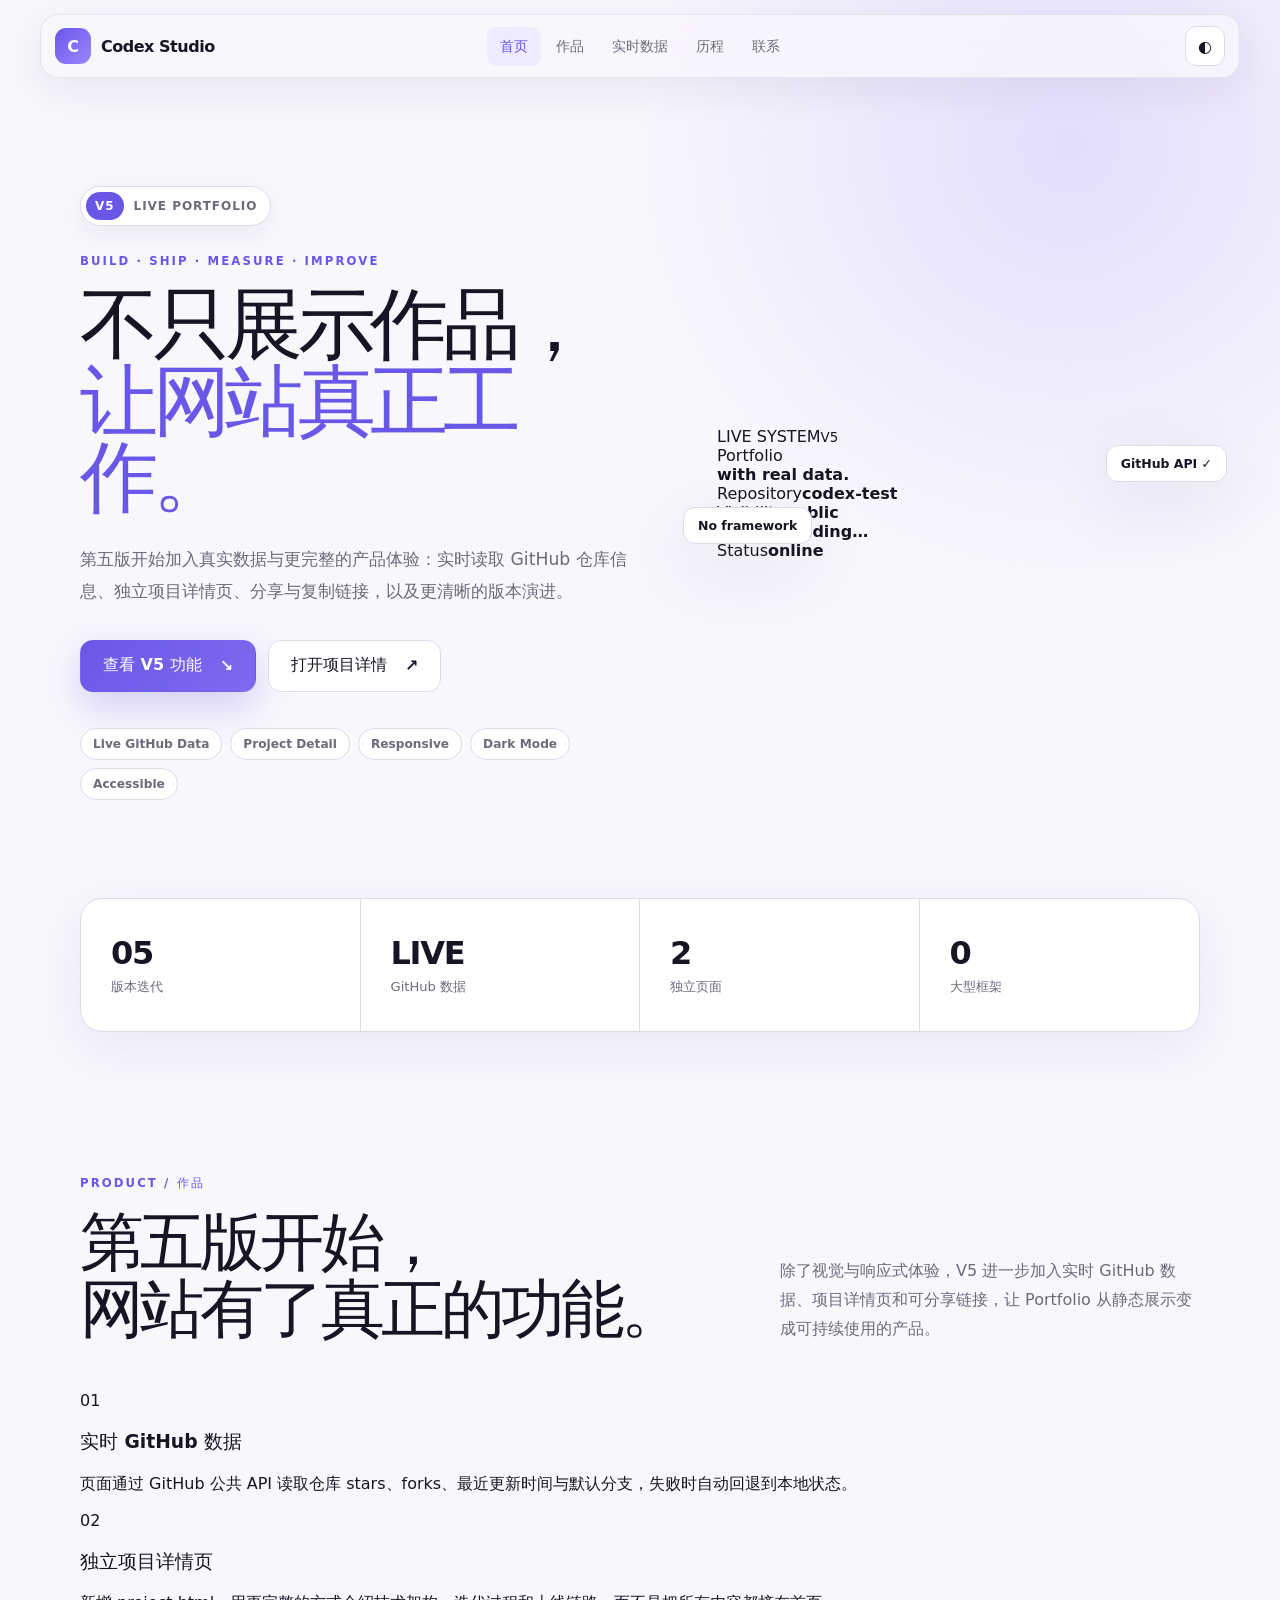
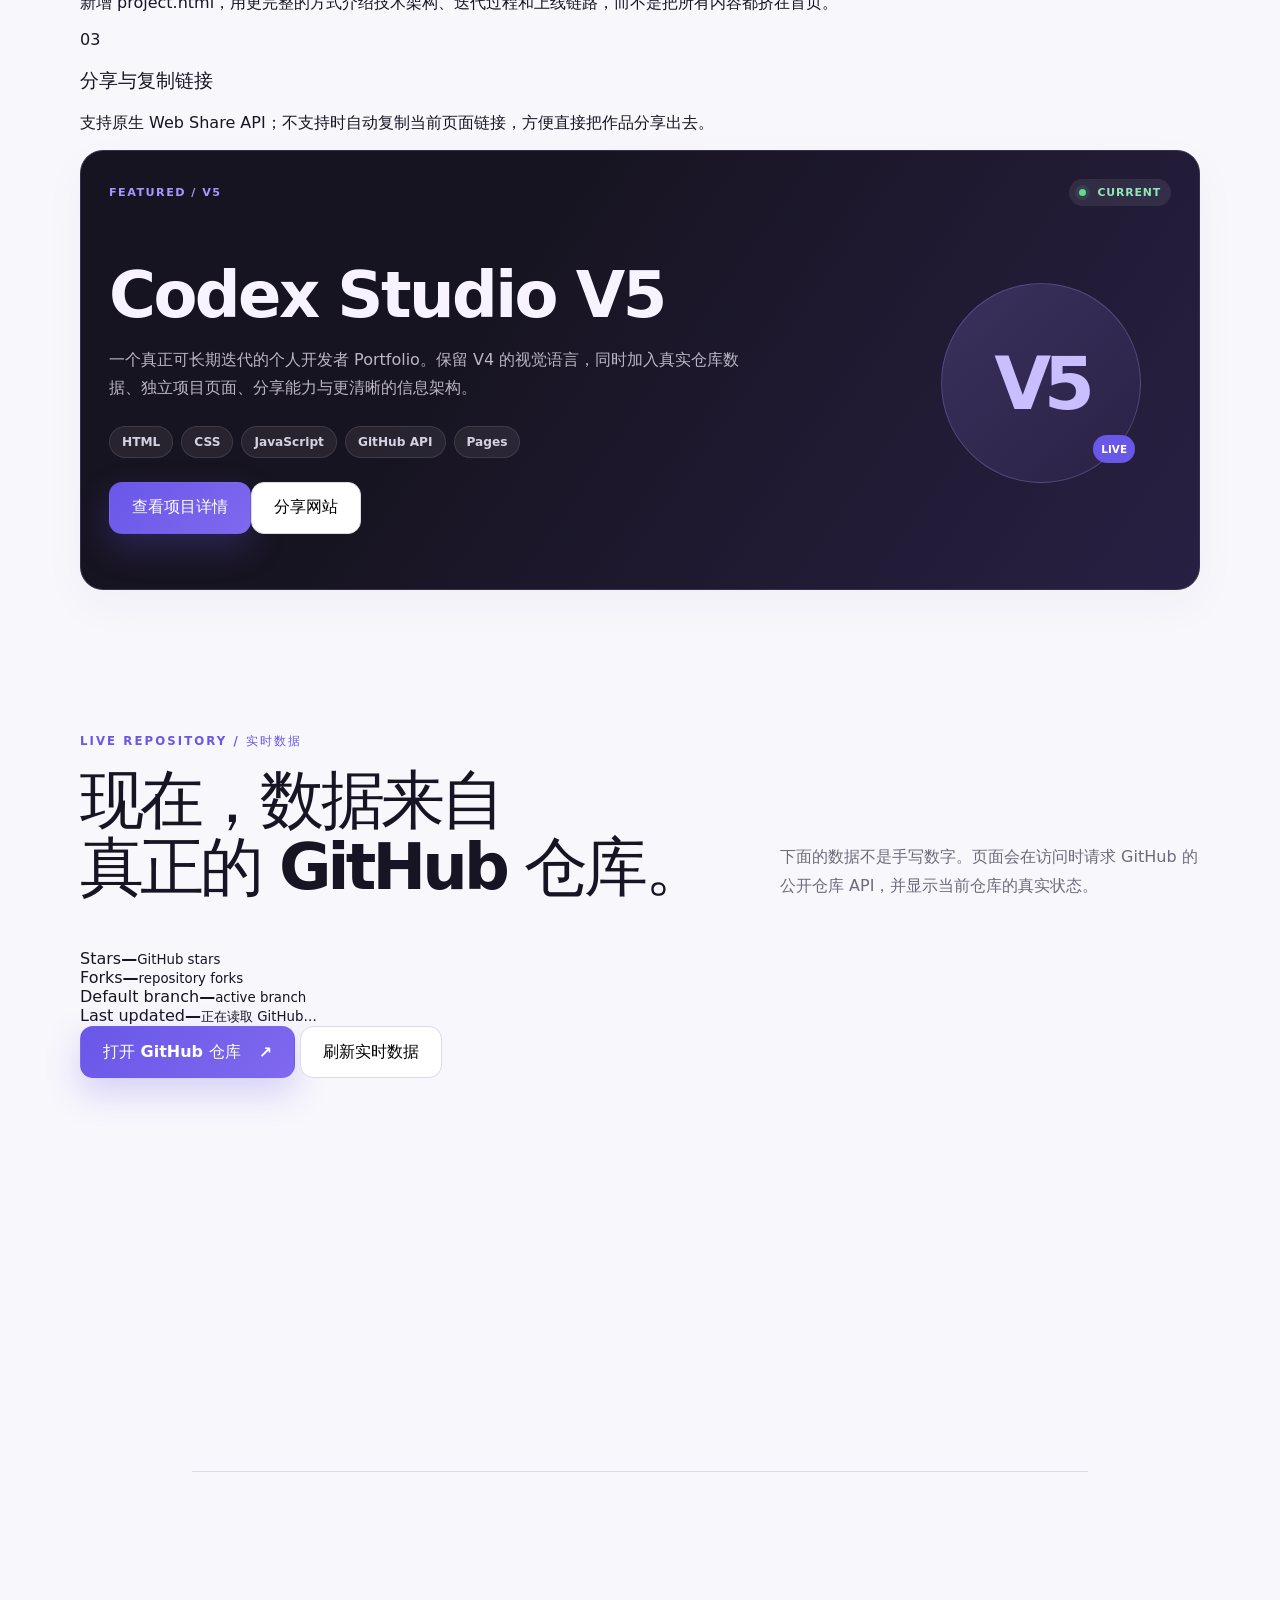
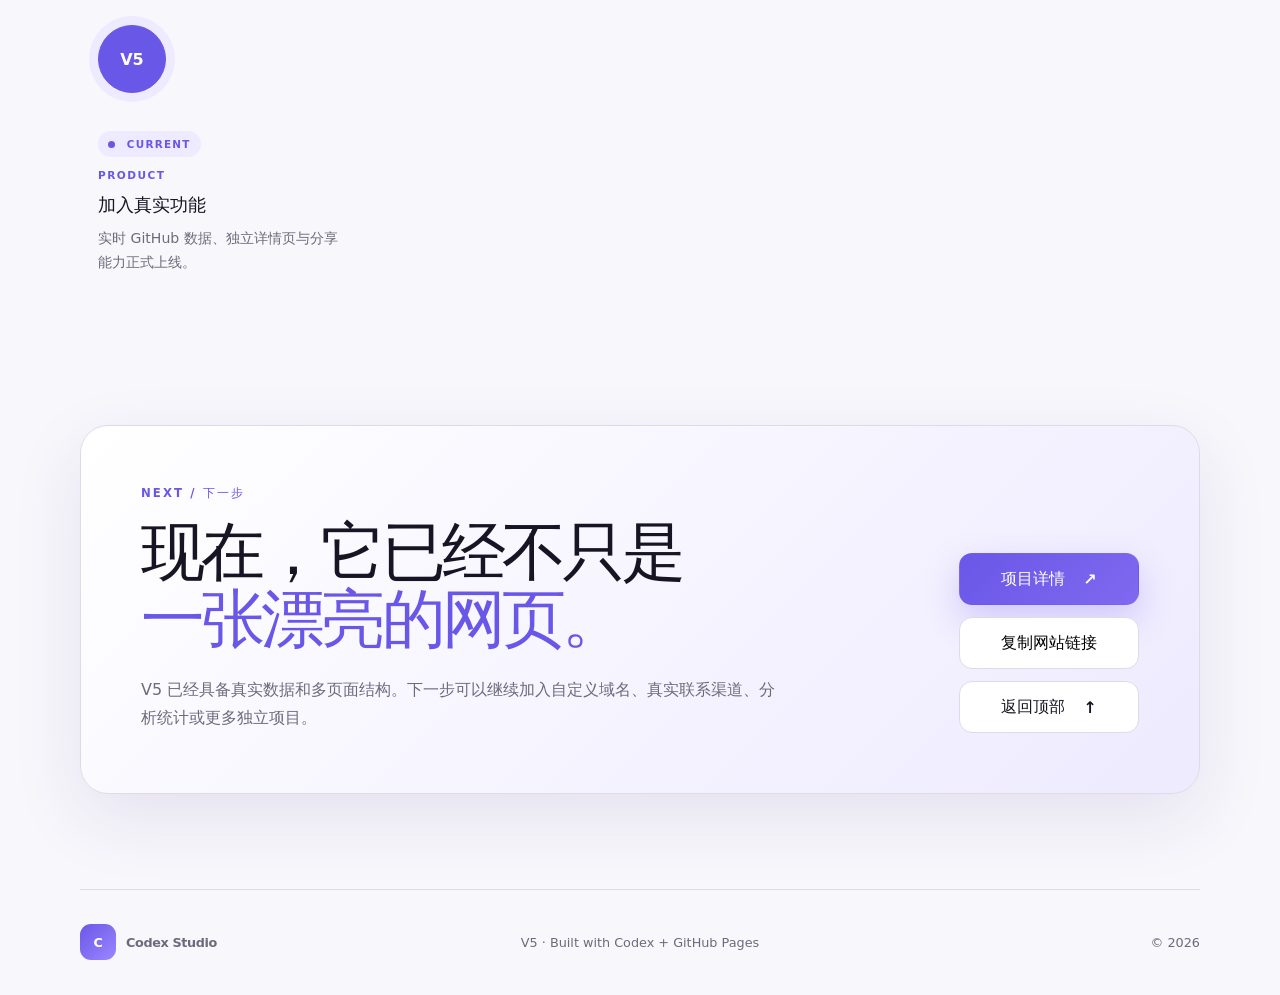
==== commit 40875745: "Build Codex Studio V5 homepage" ====
--- a/index.html
+++ b/index.html
@@ -3,9 +3,9 @@
   <head>
     <meta charset="UTF-8" />
     <meta name="viewport" content="width=device-width, initial-scale=1.0" />
-    <meta name="description" content="Codex Studio：持续设计、构建并上线数字作品的个人开发者 Portfolio。" />
+    <meta name="description" content="Codex Studio V5：带实时 GitHub 数据、项目详情与更完整交互的个人开发者 Portfolio。" />
     <meta name="theme-color" content="#f7f5ff" />
-    <title>Codex Studio · Portfolio V4</title>
+    <title>Codex Studio · Portfolio V5</title>
     <script>
       (() => {
         const saved = localStorage.getItem("codex-theme");
@@ -24,7 +24,7 @@
         <span class="brand-mark" aria-hidden="true">C</span><span>Codex Studio</span>
       </a>
       <nav class="nav" id="site-nav" aria-label="主导航">
-        <a href="#home">首页</a><a href="#projects">作品</a><a href="#skills">技能</a><a href="#journey">历程</a><a href="#contact">联系</a>
+        <a href="#home">首页</a><a href="#projects">作品</a><a href="#live">实时数据</a><a href="#journey">历程</a><a href="#contact">联系</a>
       </nav>
       <div class="header-actions">
         <button class="theme-toggle" id="theme-toggle" type="button" aria-label="切换深色模式"><span aria-hidden="true">◐</span></button>
@@ -35,76 +35,108 @@
     <main id="main">
       <section class="hero section-shell reveal" id="home">
         <div class="hero-copy">
-          <div class="version-lockup"><span>V4</span><strong>Current Version</strong></div>
-          <p class="eyebrow">PERSONAL DEVELOPER · PORTFOLIO / STUDIO</p>
-          <h1>把想法，构建成<br /><em>真正上线</em>的作品。</h1>
-          <p class="hero-text">Codex Studio 是一个持续进化的个人开发者工作室。从验证一条链路开始，现在专注于简洁、可靠且有品质的 Web 体验。</p>
+          <div class="version-lockup"><span>V5</span><strong>Live Portfolio</strong></div>
+          <p class="eyebrow">BUILD · SHIP · MEASURE · IMPROVE</p>
+          <h1>不只展示作品，<br /><em>让网站真正工作。</em></h1>
+          <p class="hero-text">第五版开始加入真实数据与更完整的产品体验：实时读取 GitHub 仓库信息、独立项目详情页、分享与复制链接，以及更清晰的版本演进。</p>
           <div class="hero-actions">
-            <a class="button primary" href="#projects">探索作品 <span aria-hidden="true">↘</span></a>
-            <a class="button secondary" href="https://github.com/1042963113-cmyk/codex-test" target="_blank" rel="noreferrer">访问 GitHub <span aria-hidden="true">↗</span></a>
+            <a class="button primary" href="#projects">查看 V5 功能 <span aria-hidden="true">↘</span></a>
+            <a class="button secondary" href="project.html">打开项目详情 <span aria-hidden="true">↗</span></a>
           </div>
-          <ul class="hero-tech" aria-label="核心技术">
-            <li>HTML</li><li>CSS</li><li>JavaScript</li><li>GitHub</li><li>Codex</li>
+          <ul class="hero-tech" aria-label="核心能力">
+            <li>Live GitHub Data</li><li>Project Detail</li><li>Responsive</li><li>Dark Mode</li><li>Accessible</li>
           </ul>
         </div>
-        <div class="hero-art" aria-label="Codex Studio 项目概览">
-          <div class="orbit orbit-one"></div><div class="orbit orbit-two"></div>
-          <div class="studio-window">
-            <div class="window-bar"><span></span><span></span><span></span><small>codex.studio / v4</small></div>
-            <div class="window-content">
-              <div class="window-label"><i></i> AVAILABLE TO BUILD</div>
-              <p>DESIGN<br />BUILD<br /><b>SHIP.</b></p>
-              <div class="window-footer"><span>04 / PORTFOLIO</span><span>2026</span></div>
+
+        <div class="hero-art" aria-label="V5 运行状态">
+          <div class="signal-card">
+            <div class="signal-top"><span class="live-dot"></span><span>LIVE SYSTEM</span><small>V5</small></div>
+            <div class="signal-title">Portfolio<br /><b>with real data.</b></div>
+            <div class="signal-grid">
+              <div><span>Repository</span><strong id="hero-repo">codex-test</strong></div>
+              <div><span>Visibility</span><strong id="hero-visibility">public</strong></div>
+              <div><span>Updated</span><strong id="hero-updated">loading…</strong></div>
+              <div><span>Status</span><strong class="online">online</strong></div>
             </div>
           </div>
-          <span class="float-chip chip-one">Responsive ✓</span><span class="float-chip chip-two">Fast &amp; accessible</span>
+          <span class="float-chip chip-one">GitHub API ✓</span>
+          <span class="float-chip chip-two">No framework</span>
         </div>
       </section>
 
-      <section class="stats section-shell reveal" aria-label="项目数据">
-        <article><strong>04</strong><span>版本迭代</span></article><article><strong>100%</strong><span>静态托管</span></article><article><strong>24/7</strong><span>在线访问</span></article><article><strong>PR</strong><span>规范更新</span></article>
+      <section class="stats section-shell reveal" aria-label="V5 核心能力">
+        <article><strong>05</strong><span>版本迭代</span></article>
+        <article><strong>LIVE</strong><span>GitHub 数据</span></article>
+        <article><strong>2</strong><span>独立页面</span></article>
+        <article><strong>0</strong><span>大型框架</span></article>
       </section>
 
       <section class="section-shell section-block" id="projects">
-        <div class="section-heading reveal"><div><p class="eyebrow">SELECTED WORK / 作品</p><h2>每一版，都是一次<br />真实的产品迭代。</h2></div><p>从最小验证到完整 Portfolio，保留过程，也展示结果。</p></div>
-        <div class="projects-grid">
-          <article class="project-card featured reveal">
-            <div class="project-top"><span class="project-index">01 / FEATURED</span><span class="status current"><i></i> Current</span></div>
-            <div class="featured-content"><div><h3>Codex Studio</h3><p>成熟、精致的个人开发者 Portfolio / Studio。覆盖作品、技能、历程与联系，让持续构建这件事有一个专业的数字主页。</p><ul class="tag-list"><li>HTML</li><li>CSS</li><li>JavaScript</li><li>UI Design</li></ul></div><div class="project-monogram" aria-hidden="true">CS<span>V4</span></div></div>
-            <a class="project-link" href="#home" aria-label="查看 Codex Studio 项目">查看项目 <span>↗</span></a>
-          </article>
-          <article class="project-card reveal"><div class="project-top"><span class="project-index">02</span><span class="status">Archived</span></div><h3>Website V1</h3><p>用最小页面验证从 Codex、GitHub 到 Pages 的完整发布链路。</p><ul class="tag-list"><li>HTML</li><li>GitHub Pages</li></ul><a class="project-link" href="https://github.com/1042963113-cmyk/codex-test/tree/website-v1" target="_blank" rel="noreferrer">查看项目 <span>↗</span></a></article>
-          <article class="project-card reveal"><div class="project-top"><span class="project-index">03</span><span class="status">Archived</span></div><h3>Website V2</h3><p>建立完整内容结构，加入现代视觉与多设备响应式布局。</p><ul class="tag-list"><li>HTML</li><li>CSS</li><li>Responsive</li></ul><a class="project-link" href="https://github.com/1042963113-cmyk/codex-test/tree/website-v2" target="_blank" rel="noreferrer">查看项目 <span>↗</span></a></article>
-          <article class="project-card reveal"><div class="project-top"><span class="project-index">04</span><span class="status">Previous</span></div><h3>Website V3</h3><p>升级为 Codex Studio，加入品牌、主题切换与滚动微交互。</p><ul class="tag-list"><li>JavaScript</li><li>Dark Mode</li><li>Codex</li></ul><a class="project-link" href="https://github.com/1042963113-cmyk/codex-test/tree/codex/website-v3" target="_blank" rel="noreferrer">查看项目 <span>↗</span></a></article>
+        <div class="section-heading reveal">
+          <div><p class="eyebrow">PRODUCT / 作品</p><h2>第五版开始，<br />网站有了真正的功能。</h2></div>
+          <p>除了视觉与响应式体验，V5 进一步加入实时 GitHub 数据、项目详情页和可分享链接，让 Portfolio 从静态展示变成可持续使用的产品。</p>
         </div>
+
+        <div class="feature-grid">
+          <article class="feature-card reveal"><span>01</span><h3>实时 GitHub 数据</h3><p>页面通过 GitHub 公共 API 读取仓库 stars、forks、最近更新时间与默认分支，失败时自动回退到本地状态。</p></article>
+          <article class="feature-card reveal"><span>02</span><h3>独立项目详情页</h3><p>新增 project.html，用更完整的方式介绍技术架构、迭代过程和上线链路，而不是把所有内容都挤在首页。</p></article>
+          <article class="feature-card reveal"><span>03</span><h3>分享与复制链接</h3><p>支持原生 Web Share API；不支持时自动复制当前页面链接，方便直接把作品分享出去。</p></article>
+        </div>
+
+        <article class="project-card featured reveal">
+          <div class="project-top"><span class="project-index">FEATURED / V5</span><span class="status current"><i></i> Current</span></div>
+          <div class="featured-content">
+            <div>
+              <h3>Codex Studio V5</h3>
+              <p>一个真正可长期迭代的个人开发者 Portfolio。保留 V4 的视觉语言，同时加入真实仓库数据、独立项目页面、分享能力与更清晰的信息架构。</p>
+              <ul class="tag-list"><li>HTML</li><li>CSS</li><li>JavaScript</li><li>GitHub API</li><li>Pages</li></ul>
+              <div class="project-actions"><a class="button primary" href="project.html">查看项目详情</a><button class="button secondary" id="share-site" type="button">分享网站</button></div>
+              <p class="share-feedback" id="share-feedback" role="status" aria-live="polite"></p>
+            </div>
+            <div class="project-monogram" aria-hidden="true">V5<span>LIVE</span></div>
+          </div>
+        </article>
       </section>
 
-      <section class="skills-section section-block" id="skills">
+      <section class="live-section section-block" id="live">
         <div class="section-shell">
-          <div class="section-heading reveal"><div><p class="eyebrow">CAPABILITIES / 技能</p><h2>从结构到上线，<br />让细节形成体验。</h2></div><p>以原生 Web 技术为核心，兼顾视觉表达、响应式体验与可靠交付。</p></div>
-          <div class="skills-grid">
-            <article class="skill-card reveal"><span>01</span><div class="skill-icon">&lt;/&gt;</div><h3>HTML</h3><p>语义化结构</p></article><article class="skill-card reveal"><span>02</span><div class="skill-icon">✦</div><h3>CSS</h3><p>现代视觉系统</p></article><article class="skill-card reveal"><span>03</span><div class="skill-icon">JS</div><h3>JavaScript</h3><p>轻量原生交互</p></article><article class="skill-card reveal"><span>04</span><div class="skill-icon">⌘</div><h3>GitHub</h3><p>版本协作</p></article><article class="skill-card reveal"><span>05</span><div class="skill-icon">↗</div><h3>GitHub Pages</h3><p>持续部署</p></article><article class="skill-card reveal"><span>06</span><div class="skill-icon">C</div><h3>Codex</h3><p>AI 协作开发</p></article><article class="skill-card reveal"><span>07</span><div class="skill-icon">▣</div><h3>Responsive Design</h3><p>多设备适配</p></article><article class="skill-card reveal"><span>08</span><div class="skill-icon">◫</div><h3>UI Design</h3><p>界面与体验</p></article>
+          <div class="section-heading reveal">
+            <div><p class="eyebrow">LIVE REPOSITORY / 实时数据</p><h2>现在，数据来自<br />真正的 GitHub 仓库。</h2></div>
+            <p>下面的数据不是手写数字。页面会在访问时请求 GitHub 的公开仓库 API，并显示当前仓库的真实状态。</p>
+          </div>
+
+          <div class="live-grid reveal" aria-live="polite">
+            <article><span>Stars</span><strong id="repo-stars">—</strong><small>GitHub stars</small></article>
+            <article><span>Forks</span><strong id="repo-forks">—</strong><small>repository forks</small></article>
+            <article><span>Default branch</span><strong id="repo-branch">—</strong><small>active branch</small></article>
+            <article><span>Last updated</span><strong id="repo-updated">—</strong><small id="repo-state">正在读取 GitHub…</small></article>
+          </div>
+
+          <div class="live-actions reveal">
+            <a class="button primary" href="https://github.com/1042963113-cmyk/codex-test" target="_blank" rel="noreferrer">打开 GitHub 仓库 <span>↗</span></a>
+            <button class="button secondary" id="refresh-data" type="button">刷新实时数据</button>
           </div>
         </div>
       </section>
 
       <section class="section-shell section-block" id="journey">
-        <div class="section-heading reveal"><div><p class="eyebrow">EVOLUTION / 历程</p><h2>四次迭代，<br />一条清晰的进化轨迹。</h2></div><p>不追求一次完成，而是在每一次发布中解决更真实的问题。</p></div>
+        <div class="section-heading reveal"><div><p class="eyebrow">EVOLUTION / 历程</p><h2>五次迭代，<br />从验证到产品。</h2></div><p>每一版都解决一个更真实的问题：能上线、好看、像品牌、像作品集，再到今天真正具备动态功能。</p></div>
         <div class="timeline">
-          <article class="reveal"><div class="timeline-marker">V1</div><div><p class="timeline-date">FOUNDATION</p><h3>验证发布链路</h3><p>验证 Codex → GitHub → Pages 链路，让第一个页面真正上线。</p></div></article>
-          <article class="reveal"><div class="timeline-marker">V2</div><div><p class="timeline-date">STRUCTURE</p><h3>建立完整响应式网站</h3><p>补全页面结构与内容层级，让手机、平板和桌面都有良好体验。</p></div></article>
-          <article class="reveal"><div class="timeline-marker">V3</div><div><p class="timeline-date">IDENTITY</p><h3>升级为 Codex Studio</h3><p>形成独立品牌，加入深色模式、移动导航和滚动交互。</p></div></article>
-          <article class="active reveal"><div class="timeline-marker">V4</div><div><div class="current-label"><i></i> CURRENT</div><p class="timeline-date">PORTFOLIO</p><h3>升级为完整 Portfolio / Studio</h3><p>重塑作品、技能、历程与联系区域，以更成熟的设计呈现完整能力。</p></div></article>
+          <article class="reveal"><div class="timeline-marker">V1</div><div><p class="timeline-date">FOUNDATION</p><h3>验证发布链路</h3><p>跑通 Codex → GitHub → Pages。</p></div></article>
+          <article class="reveal"><div class="timeline-marker">V2</div><div><p class="timeline-date">STRUCTURE</p><h3>完整响应式页面</h3><p>建立内容结构与多设备布局。</p></div></article>
+          <article class="reveal"><div class="timeline-marker">V3</div><div><p class="timeline-date">IDENTITY</p><h3>形成 Codex Studio</h3><p>加入品牌、主题与滚动交互。</p></div></article>
+          <article class="reveal"><div class="timeline-marker">V4</div><div><p class="timeline-date">PORTFOLIO</p><h3>完整作品集</h3><p>重做作品、技能与版本历程。</p></div></article>
+          <article class="active reveal"><div class="timeline-marker">V5</div><div><div class="current-label"><i></i> CURRENT</div><p class="timeline-date">PRODUCT</p><h3>加入真实功能</h3><p>实时 GitHub 数据、独立详情页与分享能力正式上线。</p></div></article>
         </div>
       </section>
 
       <section class="contact section-shell reveal" id="contact">
-        <div><p class="eyebrow">LET'S BUILD / 联系</p><h2>下一步，一起做点<br /><em>真正上线</em>的东西。</h2><p>每个好项目都从一次明确的行动开始。去 GitHub 看看代码，或者回到顶部继续探索。</p></div>
-        <div class="contact-actions"><a class="button primary" href="https://github.com/1042963113-cmyk/codex-test" target="_blank" rel="noreferrer">GitHub <span>↗</span></a><a class="button secondary" href="#home">返回顶部 <span>↑</span></a></div>
+        <div><p class="eyebrow">NEXT / 下一步</p><h2>现在，它已经不只是<br /><em>一张漂亮的网页。</em></h2><p>V5 已经具备真实数据和多页面结构。下一步可以继续加入自定义域名、真实联系渠道、分析统计或更多独立项目。</p></div>
+        <div class="contact-actions"><a class="button primary" href="project.html">项目详情 <span>↗</span></a><button class="button secondary" id="copy-link" type="button">复制网站链接</button><a class="button secondary" href="#home">返回顶部 <span>↑</span></a></div>
       </section>
     </main>
 
-    <footer class="site-footer"><a class="brand" href="#home"><span class="brand-mark" aria-hidden="true">C</span><span>Codex Studio</span></a><p>Built with Codex + GitHub Pages</p><p>© 2026</p></footer>
+    <footer class="site-footer"><a class="brand" href="#home"><span class="brand-mark" aria-hidden="true">C</span><span>Codex Studio</span></a><p>V5 · Built with Codex + GitHub Pages</p><p>© 2026</p></footer>
     <script src="script.js"></script>
   </body>
 </html>
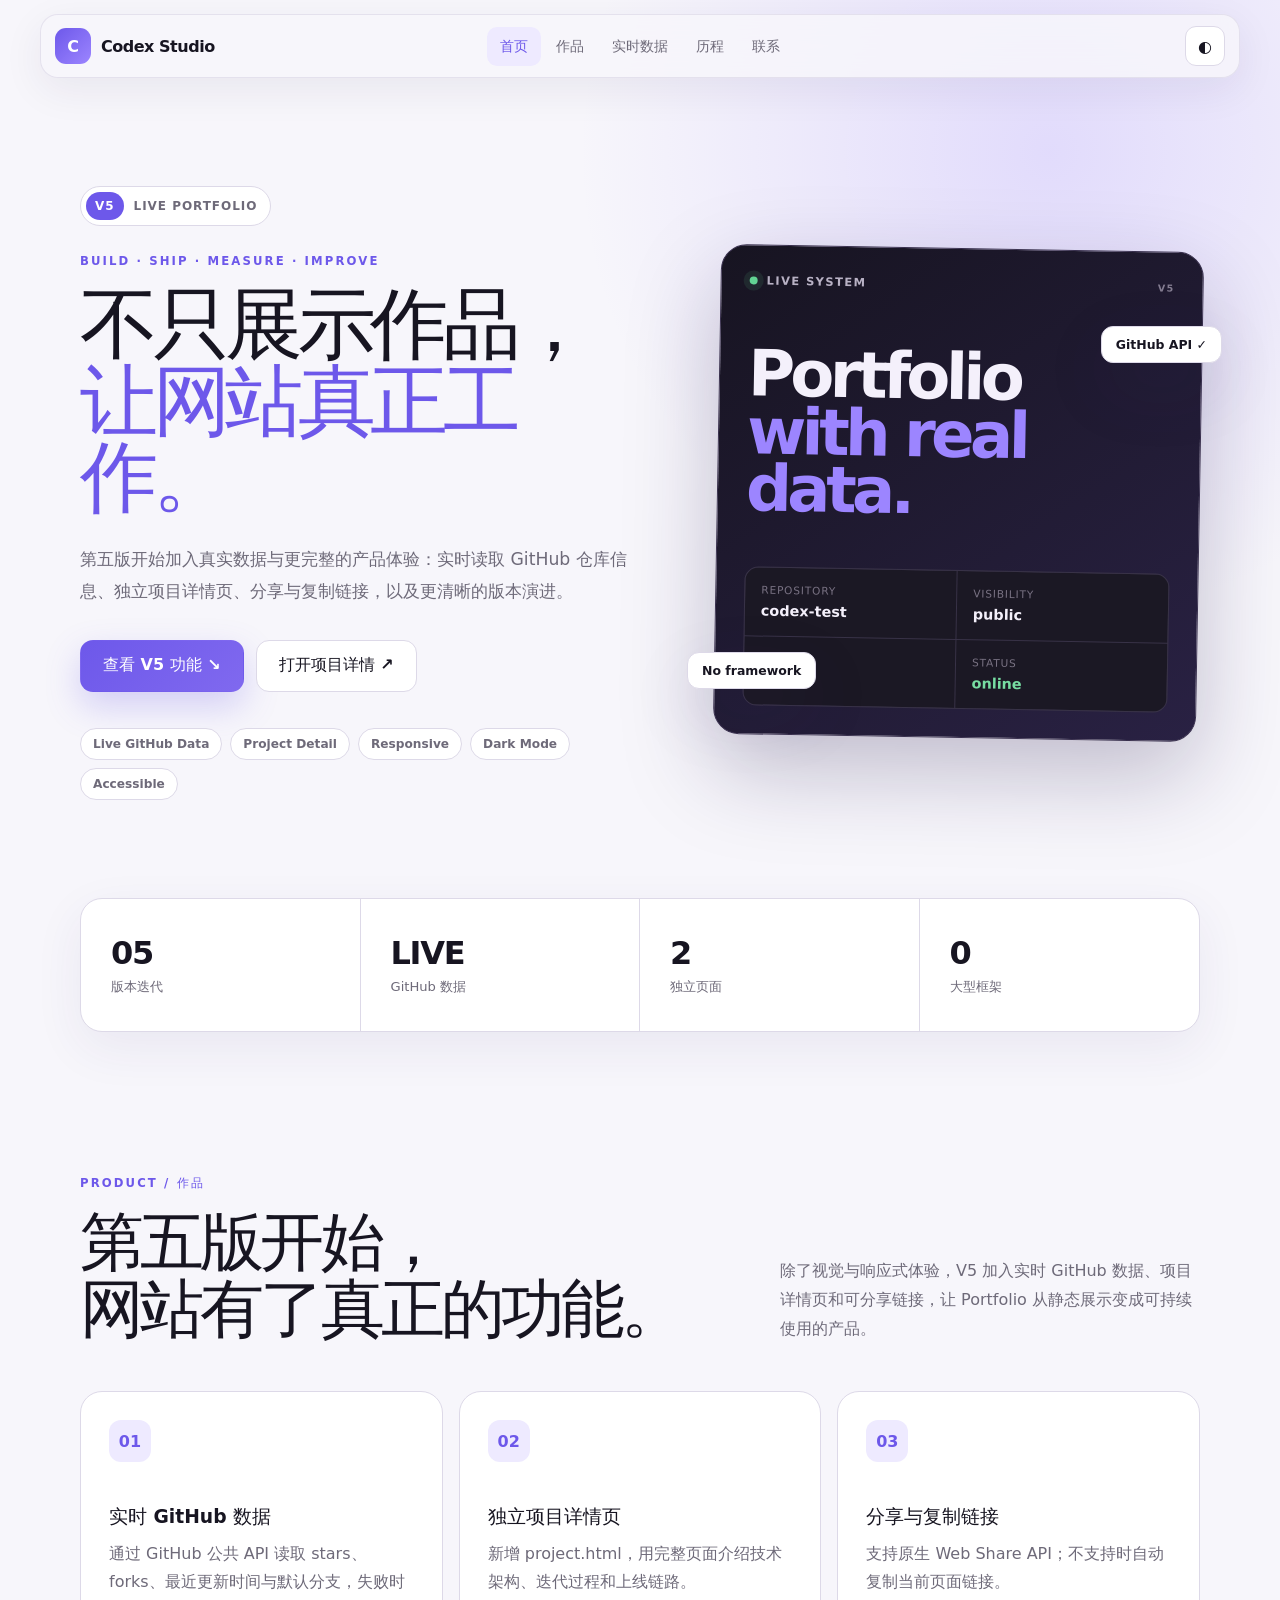
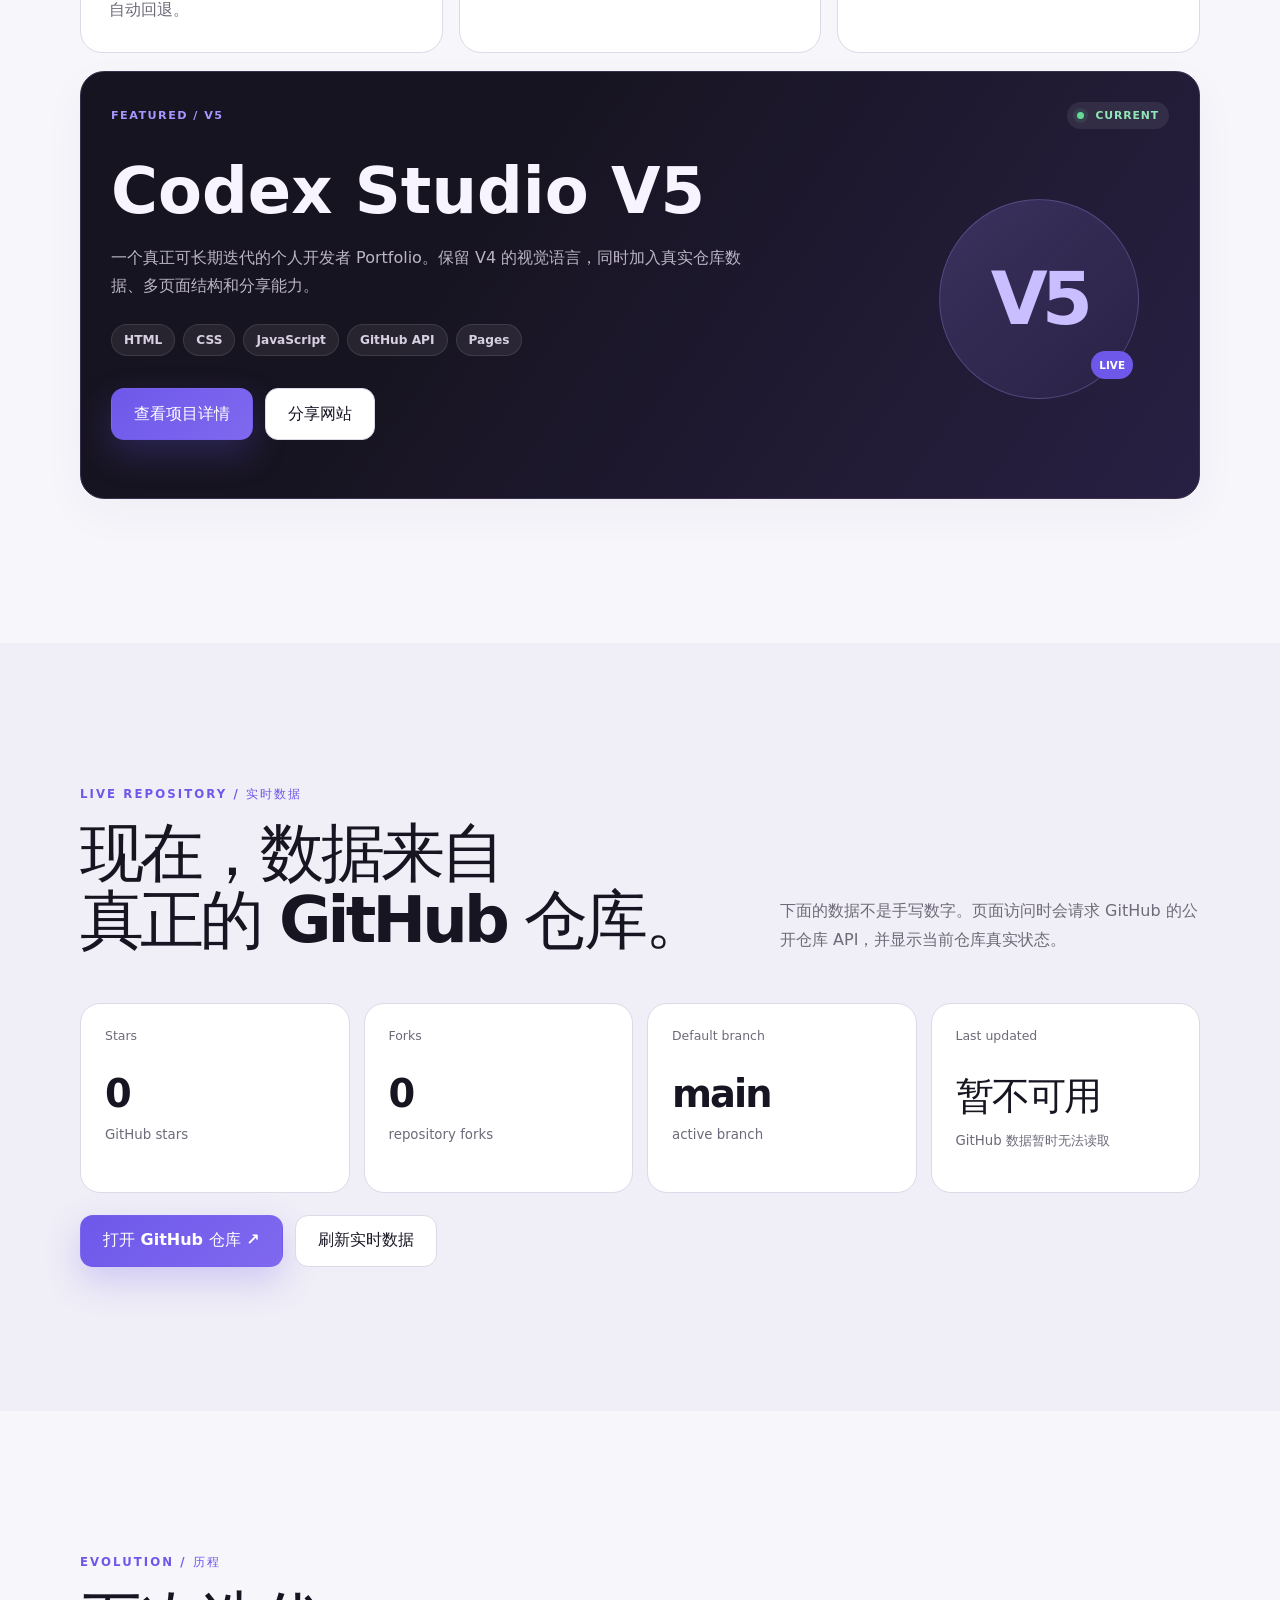
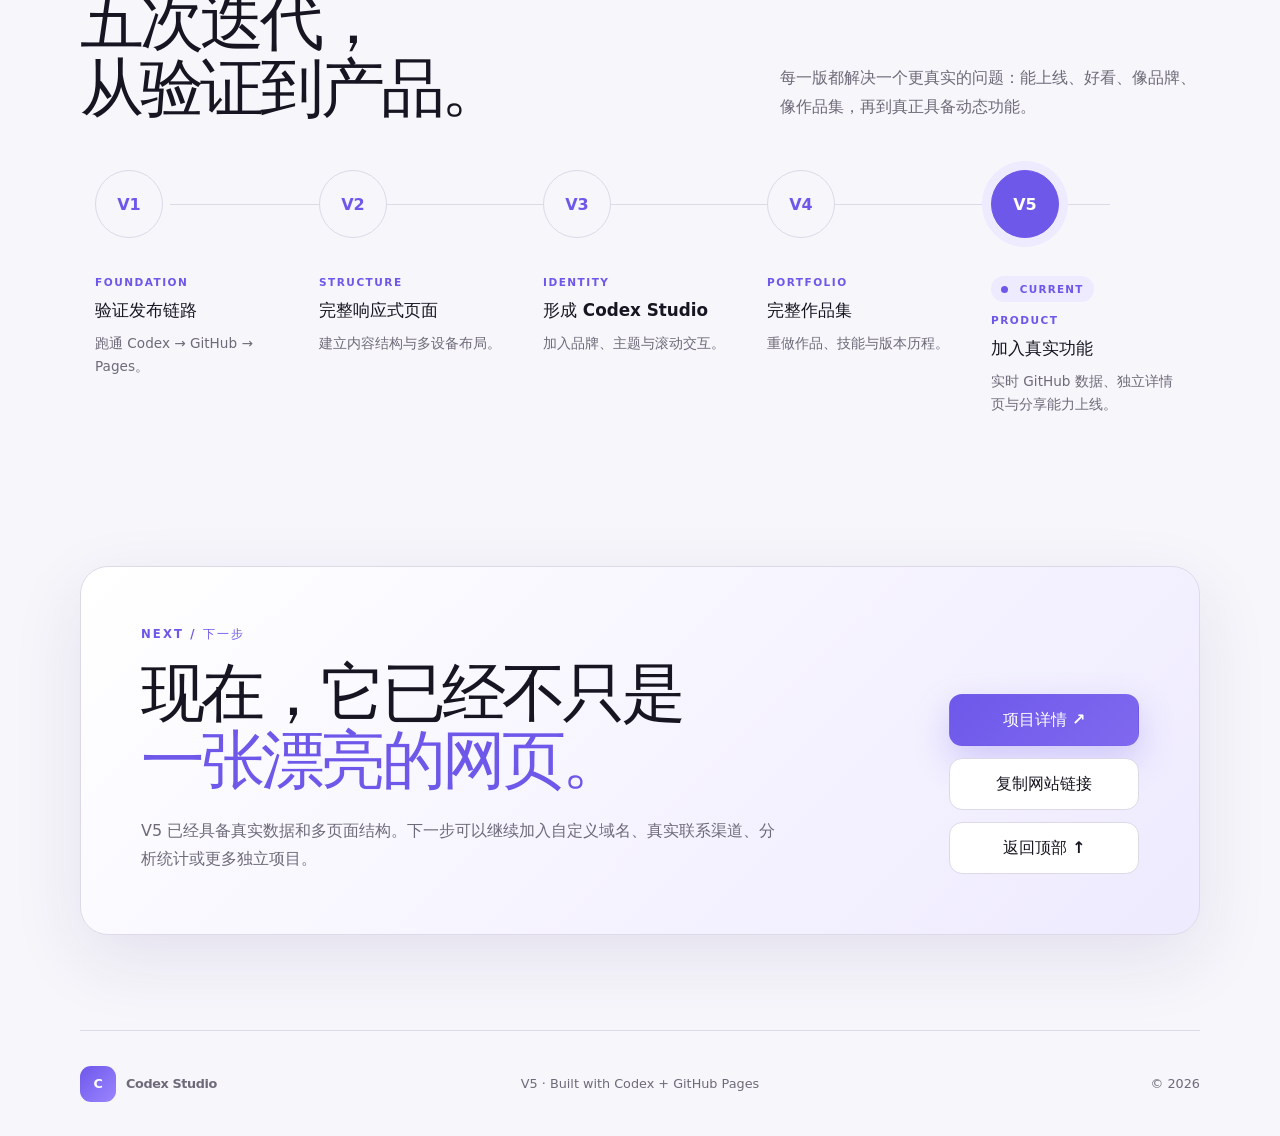
==== commit c33b954c: "Wire V5 assets and live portfolio experience" ====
--- a/index.html
+++ b/index.html
@@ -1,142 +1 @@
-<!doctype html>
-<html lang="zh-CN">
-  <head>
-    <meta charset="UTF-8" />
-    <meta name="viewport" content="width=device-width, initial-scale=1.0" />
-    <meta name="description" content="Codex Studio V5：带实时 GitHub 数据、项目详情与更完整交互的个人开发者 Portfolio。" />
-    <meta name="theme-color" content="#f7f5ff" />
-    <title>Codex Studio · Portfolio V5</title>
-    <script>
-      (() => {
-        const saved = localStorage.getItem("codex-theme");
-        const dark = saved === "dark" || (!saved && matchMedia("(prefers-color-scheme: dark)").matches);
-        if (dark) document.documentElement.dataset.theme = "dark";
-      })();
-    </script>
-    <link rel="stylesheet" href="style.css" />
-  </head>
-  <body>
-    <a class="skip-link" href="#main">跳到主要内容</a>
-    <div class="page-progress" id="page-progress" aria-hidden="true"></div>
-
-    <header class="site-header">
-      <a class="brand" href="#home" aria-label="Codex Studio 首页">
-        <span class="brand-mark" aria-hidden="true">C</span><span>Codex Studio</span>
-      </a>
-      <nav class="nav" id="site-nav" aria-label="主导航">
-        <a href="#home">首页</a><a href="#projects">作品</a><a href="#live">实时数据</a><a href="#journey">历程</a><a href="#contact">联系</a>
-      </nav>
-      <div class="header-actions">
-        <button class="theme-toggle" id="theme-toggle" type="button" aria-label="切换深色模式"><span aria-hidden="true">◐</span></button>
-        <button class="menu-button" id="menu-button" type="button" aria-expanded="false" aria-controls="site-nav" aria-label="打开导航菜单"><span></span><span></span><span></span></button>
-      </div>
-    </header>
-
-    <main id="main">
-      <section class="hero section-shell reveal" id="home">
-        <div class="hero-copy">
-          <div class="version-lockup"><span>V5</span><strong>Live Portfolio</strong></div>
-          <p class="eyebrow">BUILD · SHIP · MEASURE · IMPROVE</p>
-          <h1>不只展示作品，<br /><em>让网站真正工作。</em></h1>
-          <p class="hero-text">第五版开始加入真实数据与更完整的产品体验：实时读取 GitHub 仓库信息、独立项目详情页、分享与复制链接，以及更清晰的版本演进。</p>
-          <div class="hero-actions">
-            <a class="button primary" href="#projects">查看 V5 功能 <span aria-hidden="true">↘</span></a>
-            <a class="button secondary" href="project.html">打开项目详情 <span aria-hidden="true">↗</span></a>
-          </div>
-          <ul class="hero-tech" aria-label="核心能力">
-            <li>Live GitHub Data</li><li>Project Detail</li><li>Responsive</li><li>Dark Mode</li><li>Accessible</li>
-          </ul>
-        </div>
-
-        <div class="hero-art" aria-label="V5 运行状态">
-          <div class="signal-card">
-            <div class="signal-top"><span class="live-dot"></span><span>LIVE SYSTEM</span><small>V5</small></div>
-            <div class="signal-title">Portfolio<br /><b>with real data.</b></div>
-            <div class="signal-grid">
-              <div><span>Repository</span><strong id="hero-repo">codex-test</strong></div>
-              <div><span>Visibility</span><strong id="hero-visibility">public</strong></div>
-              <div><span>Updated</span><strong id="hero-updated">loading…</strong></div>
-              <div><span>Status</span><strong class="online">online</strong></div>
-            </div>
-          </div>
-          <span class="float-chip chip-one">GitHub API ✓</span>
-          <span class="float-chip chip-two">No framework</span>
-        </div>
-      </section>
-
-      <section class="stats section-shell reveal" aria-label="V5 核心能力">
-        <article><strong>05</strong><span>版本迭代</span></article>
-        <article><strong>LIVE</strong><span>GitHub 数据</span></article>
-        <article><strong>2</strong><span>独立页面</span></article>
-        <article><strong>0</strong><span>大型框架</span></article>
-      </section>
-
-      <section class="section-shell section-block" id="projects">
-        <div class="section-heading reveal">
-          <div><p class="eyebrow">PRODUCT / 作品</p><h2>第五版开始，<br />网站有了真正的功能。</h2></div>
-          <p>除了视觉与响应式体验，V5 进一步加入实时 GitHub 数据、项目详情页和可分享链接，让 Portfolio 从静态展示变成可持续使用的产品。</p>
-        </div>
-
-        <div class="feature-grid">
-          <article class="feature-card reveal"><span>01</span><h3>实时 GitHub 数据</h3><p>页面通过 GitHub 公共 API 读取仓库 stars、forks、最近更新时间与默认分支，失败时自动回退到本地状态。</p></article>
-          <article class="feature-card reveal"><span>02</span><h3>独立项目详情页</h3><p>新增 project.html，用更完整的方式介绍技术架构、迭代过程和上线链路，而不是把所有内容都挤在首页。</p></article>
-          <article class="feature-card reveal"><span>03</span><h3>分享与复制链接</h3><p>支持原生 Web Share API；不支持时自动复制当前页面链接，方便直接把作品分享出去。</p></article>
-        </div>
-
-        <article class="project-card featured reveal">
-          <div class="project-top"><span class="project-index">FEATURED / V5</span><span class="status current"><i></i> Current</span></div>
-          <div class="featured-content">
-            <div>
-              <h3>Codex Studio V5</h3>
-              <p>一个真正可长期迭代的个人开发者 Portfolio。保留 V4 的视觉语言，同时加入真实仓库数据、独立项目页面、分享能力与更清晰的信息架构。</p>
-              <ul class="tag-list"><li>HTML</li><li>CSS</li><li>JavaScript</li><li>GitHub API</li><li>Pages</li></ul>
-              <div class="project-actions"><a class="button primary" href="project.html">查看项目详情</a><button class="button secondary" id="share-site" type="button">分享网站</button></div>
-              <p class="share-feedback" id="share-feedback" role="status" aria-live="polite"></p>
-            </div>
-            <div class="project-monogram" aria-hidden="true">V5<span>LIVE</span></div>
-          </div>
-        </article>
-      </section>
-
-      <section class="live-section section-block" id="live">
-        <div class="section-shell">
-          <div class="section-heading reveal">
-            <div><p class="eyebrow">LIVE REPOSITORY / 实时数据</p><h2>现在，数据来自<br />真正的 GitHub 仓库。</h2></div>
-            <p>下面的数据不是手写数字。页面会在访问时请求 GitHub 的公开仓库 API，并显示当前仓库的真实状态。</p>
-          </div>
-
-          <div class="live-grid reveal" aria-live="polite">
-            <article><span>Stars</span><strong id="repo-stars">—</strong><small>GitHub stars</small></article>
-            <article><span>Forks</span><strong id="repo-forks">—</strong><small>repository forks</small></article>
-            <article><span>Default branch</span><strong id="repo-branch">—</strong><small>active branch</small></article>
-            <article><span>Last updated</span><strong id="repo-updated">—</strong><small id="repo-state">正在读取 GitHub…</small></article>
-          </div>
-
-          <div class="live-actions reveal">
-            <a class="button primary" href="https://github.com/1042963113-cmyk/codex-test" target="_blank" rel="noreferrer">打开 GitHub 仓库 <span>↗</span></a>
-            <button class="button secondary" id="refresh-data" type="button">刷新实时数据</button>
-          </div>
-        </div>
-      </section>
-
-      <section class="section-shell section-block" id="journey">
-        <div class="section-heading reveal"><div><p class="eyebrow">EVOLUTION / 历程</p><h2>五次迭代，<br />从验证到产品。</h2></div><p>每一版都解决一个更真实的问题：能上线、好看、像品牌、像作品集，再到今天真正具备动态功能。</p></div>
-        <div class="timeline">
-          <article class="reveal"><div class="timeline-marker">V1</div><div><p class="timeline-date">FOUNDATION</p><h3>验证发布链路</h3><p>跑通 Codex → GitHub → Pages。</p></div></article>
-          <article class="reveal"><div class="timeline-marker">V2</div><div><p class="timeline-date">STRUCTURE</p><h3>完整响应式页面</h3><p>建立内容结构与多设备布局。</p></div></article>
-          <article class="reveal"><div class="timeline-marker">V3</div><div><p class="timeline-date">IDENTITY</p><h3>形成 Codex Studio</h3><p>加入品牌、主题与滚动交互。</p></div></article>
-          <article class="reveal"><div class="timeline-marker">V4</div><div><p class="timeline-date">PORTFOLIO</p><h3>完整作品集</h3><p>重做作品、技能与版本历程。</p></div></article>
-          <article class="active reveal"><div class="timeline-marker">V5</div><div><div class="current-label"><i></i> CURRENT</div><p class="timeline-date">PRODUCT</p><h3>加入真实功能</h3><p>实时 GitHub 数据、独立详情页与分享能力正式上线。</p></div></article>
-        </div>
-      </section>
-
-      <section class="contact section-shell reveal" id="contact">
-        <div><p class="eyebrow">NEXT / 下一步</p><h2>现在，它已经不只是<br /><em>一张漂亮的网页。</em></h2><p>V5 已经具备真实数据和多页面结构。下一步可以继续加入自定义域名、真实联系渠道、分析统计或更多独立项目。</p></div>
-        <div class="contact-actions"><a class="button primary" href="project.html">项目详情 <span>↗</span></a><button class="button secondary" id="copy-link" type="button">复制网站链接</button><a class="button secondary" href="#home">返回顶部 <span>↑</span></a></div>
-      </section>
-    </main>
-
-    <footer class="site-footer"><a class="brand" href="#home"><span class="brand-mark" aria-hidden="true">C</span><span>Codex Studio</span></a><p>V5 · Built with Codex + GitHub Pages</p><p>© 2026</p></footer>
-    <script src="script.js"></script>
-  </body>
-</html>
+<!doctype html><html lang="zh-CN"><head><meta charset="UTF-8"><meta name="viewport" content="width=device-width,initial-scale=1"><meta name="description" content="Codex Studio V5：带实时 GitHub 数据、项目详情与分享能力的个人开发者 Portfolio。"><meta name="theme-color" content="#f7f6fb"><title>Codex Studio · Portfolio V5</title><script>(()=>{const s=localStorage.getItem('codex-theme');if(s==='dark'||(!s&&matchMedia('(prefers-color-scheme: dark)').matches))document.documentElement.dataset.theme='dark'})()</script><link rel="stylesheet" href="style-v5.css"></head><body><a class="skip-link" href="#main">跳到主要内容</a><div class="page-progress" id="page-progress" aria-hidden="true"></div><header class="site-header"><a class="brand" href="#home"><span class="brand-mark">C</span><span>Codex Studio</span></a><nav class="nav" id="site-nav" aria-label="主导航"><a href="#home">首页</a><a href="#projects">作品</a><a href="#live">实时数据</a><a href="#journey">历程</a><a href="#contact">联系</a></nav><div class="header-actions"><button class="theme-toggle" id="theme-toggle" type="button"><span>◐</span></button><button class="menu-button" id="menu-button" type="button" aria-expanded="false" aria-controls="site-nav"><span></span><span></span><span></span></button></div></header><main id="main"><section class="hero section-shell reveal" id="home"><div class="hero-copy"><div class="version-lockup"><span>V5</span><strong>Live Portfolio</strong></div><p class="eyebrow">BUILD · SHIP · MEASURE · IMPROVE</p><h1>不只展示作品，<br><em>让网站真正工作。</em></h1><p class="hero-text">第五版开始加入真实数据与更完整的产品体验：实时读取 GitHub 仓库信息、独立项目详情页、分享与复制链接，以及更清晰的版本演进。</p><div class="hero-actions"><a class="button primary" href="#projects">查看 V5 功能 ↘</a><a class="button secondary" href="project.html">打开项目详情 ↗</a></div><ul class="hero-tech"><li>Live GitHub Data</li><li>Project Detail</li><li>Responsive</li><li>Dark Mode</li><li>Accessible</li></ul></div><div class="hero-art"><div class="signal-card"><div class="signal-top"><span class="live-dot"></span><span>LIVE SYSTEM</span><small>V5</small></div><div class="signal-title">Portfolio<br><b>with real data.</b></div><div class="signal-grid"><div><span>Repository</span><strong id="hero-repo">codex-test</strong></div><div><span>Visibility</span><strong id="hero-visibility">public</strong></div><div><span>Updated</span><strong id="hero-updated">loading…</strong></div><div><span>Status</span><strong class="online">online</strong></div></div></div><span class="float-chip chip-one">GitHub API ✓</span><span class="float-chip chip-two">No framework</span></div></section><section class="stats section-shell reveal"><article><strong>05</strong><span>版本迭代</span></article><article><strong>LIVE</strong><span>GitHub 数据</span></article><article><strong>2</strong><span>独立页面</span></article><article><strong>0</strong><span>大型框架</span></article></section><section class="section-shell section-block" id="projects"><div class="section-heading reveal"><div><p class="eyebrow">PRODUCT / 作品</p><h2>第五版开始，<br>网站有了真正的功能。</h2></div><p>除了视觉与响应式体验，V5 加入实时 GitHub 数据、项目详情页和可分享链接，让 Portfolio 从静态展示变成可持续使用的产品。</p></div><div class="feature-grid"><article class="feature-card reveal"><span>01</span><h3>实时 GitHub 数据</h3><p>通过 GitHub 公共 API 读取 stars、forks、最近更新时间与默认分支，失败时自动回退。</p></article><article class="feature-card reveal"><span>02</span><h3>独立项目详情页</h3><p>新增 project.html，用完整页面介绍技术架构、迭代过程和上线链路。</p></article><article class="feature-card reveal"><span>03</span><h3>分享与复制链接</h3><p>支持原生 Web Share API；不支持时自动复制当前页面链接。</p></article></div><article class="project-card featured reveal"><div class="project-top"><span class="project-index">FEATURED / V5</span><span class="status current"><i></i> Current</span></div><div class="featured-content"><div><h3>Codex Studio V5</h3><p>一个真正可长期迭代的个人开发者 Portfolio。保留 V4 的视觉语言，同时加入真实仓库数据、多页面结构和分享能力。</p><ul class="tag-list"><li>HTML</li><li>CSS</li><li>JavaScript</li><li>GitHub API</li><li>Pages</li></ul><div class="project-actions"><a class="button primary" href="project.html">查看项目详情</a><button class="button secondary" id="share-site" type="button">分享网站</button></div><p class="share-feedback" id="share-feedback" role="status" aria-live="polite"></p></div><div class="project-monogram">V5<span>LIVE</span></div></div></article></section><section class="live-section section-block" id="live"><div class="section-shell"><div class="section-heading reveal"><div><p class="eyebrow">LIVE REPOSITORY / 实时数据</p><h2>现在，数据来自<br>真正的 GitHub 仓库。</h2></div><p>下面的数据不是手写数字。页面访问时会请求 GitHub 的公开仓库 API，并显示当前仓库真实状态。</p></div><div class="live-grid reveal" aria-live="polite"><article><span>Stars</span><strong id="repo-stars">—</strong><small>GitHub stars</small></article><article><span>Forks</span><strong id="repo-forks">—</strong><small>repository forks</small></article><article><span>Default branch</span><strong id="repo-branch">—</strong><small>active branch</small></article><article><span>Last updated</span><strong id="repo-updated">—</strong><small id="repo-state">正在读取 GitHub…</small></article></div><div class="live-actions reveal"><a class="button primary" href="https://github.com/1042963113-cmyk/codex-test" target="_blank" rel="noreferrer">打开 GitHub 仓库 ↗</a><button class="button secondary" id="refresh-data" type="button">刷新实时数据</button></div></div></section><section class="section-shell section-block" id="journey"><div class="section-heading reveal"><div><p class="eyebrow">EVOLUTION / 历程</p><h2>五次迭代，<br>从验证到产品。</h2></div><p>每一版都解决一个更真实的问题：能上线、好看、像品牌、像作品集，再到真正具备动态功能。</p></div><div class="timeline"><article class="reveal"><div class="timeline-marker">V1</div><div><p class="timeline-date">FOUNDATION</p><h3>验证发布链路</h3><p>跑通 Codex → GitHub → Pages。</p></div></article><article class="reveal"><div class="timeline-marker">V2</div><div><p class="timeline-date">STRUCTURE</p><h3>完整响应式页面</h3><p>建立内容结构与多设备布局。</p></div></article><article class="reveal"><div class="timeline-marker">V3</div><div><p class="timeline-date">IDENTITY</p><h3>形成 Codex Studio</h3><p>加入品牌、主题与滚动交互。</p></div></article><article class="reveal"><div class="timeline-marker">V4</div><div><p class="timeline-date">PORTFOLIO</p><h3>完整作品集</h3><p>重做作品、技能与版本历程。</p></div></article><article class="active reveal"><div class="timeline-marker">V5</div><div><div class="current-label"><i></i> CURRENT</div><p class="timeline-date">PRODUCT</p><h3>加入真实功能</h3><p>实时 GitHub 数据、独立详情页与分享能力上线。</p></div></article></div></section><section class="contact section-shell reveal" id="contact"><div><p class="eyebrow">NEXT / 下一步</p><h2>现在，它已经不只是<br><em>一张漂亮的网页。</em></h2><p>V5 已经具备真实数据和多页面结构。下一步可以继续加入自定义域名、真实联系渠道、分析统计或更多独立项目。</p></div><div class="contact-actions"><a class="button primary" href="project.html">项目详情 ↗</a><button class="button secondary" id="copy-link" type="button">复制网站链接</button><a class="button secondary" href="#home">返回顶部 ↑</a></div></section></main><footer class="site-footer"><a class="brand" href="#home"><span class="brand-mark">C</span><span>Codex Studio</span></a><p>V5 · Built with Codex + GitHub Pages</p><p>© 2026</p></footer><script src="script-v5.js"></script></body></html>
--- a/style-v5.css
+++ b/style-v5.css
@@ -0,0 +1 @@
+:root{font-family:Inter,ui-sans-serif,system-ui,-apple-system,BlinkMacSystemFont,"Segoe UI","PingFang SC","Microsoft YaHei",sans-serif;font-synthesis:none;--bg:#f7f6fb;--surface:#fff;--surface-soft:#f0eef7;--text:#171521;--muted:#6e6a79;--line:#ddd9e8;--accent:#6d58ea;--accent2:#9c85ff;--accent-soft:#eeeaff;--header:rgba(247,246,251,.84);--shadow:0 24px 70px rgba(57,43,118,.1)}:root[data-theme="dark"]{--bg:#0d0c13;--surface:#17151f;--surface-soft:#211e2c;--text:#f5f2fc;--muted:#aaa5b7;--line:#363142;--accent:#9b89ff;--accent2:#b9aaff;--accent-soft:#2b2545;--header:rgba(13,12,19,.84);--shadow:0 28px 80px rgba(0,0,0,.32)}*{box-sizing:border-box}html{scroll-behavior:smooth;scroll-padding-top:100px}body{margin:0;overflow-x:hidden;color:var(--text);background:var(--bg);transition:background .25s,color .25s}body::before{position:absolute;z-index:-1;top:0;right:0;width:60vw;height:760px;background:radial-gradient(circle at 70% 20%,rgba(149,124,255,.22),transparent 58%);content:""}a{color:inherit;text-decoration:none}button,a{-webkit-tap-highlight-color:transparent}button{font:inherit}.skip-link{position:fixed;z-index:200;top:8px;left:8px;padding:10px 14px;color:#fff;background:var(--accent);border-radius:8px;transform:translateY(-150%)}.skip-link:focus{transform:none}.page-progress{position:fixed;z-index:100;inset:0 auto auto 0;width:0;height:3px;background:linear-gradient(90deg,var(--accent),var(--accent2))}.site-header{position:sticky;z-index:50;top:14px;display:grid;grid-template-columns:1fr auto 1fr;align-items:center;width:min(1200px,calc(100% - 32px));margin:14px auto 0;padding:11px 14px;background:var(--header);border:1px solid color-mix(in srgb,var(--line) 70%,transparent);border-radius:18px;box-shadow:0 12px 40px rgba(40,31,77,.07);backdrop-filter:blur(20px)}.brand{display:inline-flex;align-items:center;gap:10px;width:max-content;font-weight:850;letter-spacing:-.03em}.brand-mark{display:grid;width:36px;height:36px;place-items:center;color:#fff;background:linear-gradient(135deg,var(--accent),var(--accent2));border-radius:11px}.nav{display:flex;gap:2px}.nav a{padding:10px 13px;color:var(--muted);border-radius:10px;font-size:.9rem;font-weight:700}.nav a:hover,.nav a:focus-visible,.nav a.active{color:var(--accent);background:var(--accent-soft)}.header-actions{display:flex;justify-self:end;gap:8px}.theme-toggle,.menu-button{display:grid;width:40px;height:40px;padding:0;place-items:center;color:var(--text);background:var(--surface);border:1px solid var(--line);border-radius:11px;cursor:pointer}.menu-button{display:none}.menu-button span{display:block;width:17px;height:2px;background:currentColor;border-radius:2px}.section-shell{width:min(1120px,calc(100% - 40px));margin-inline:auto}.section-block{padding-top:144px}.hero{display:grid;grid-template-columns:minmax(0,1.08fr) minmax(380px,.92fr);gap:70px;align-items:center;min-height:calc(100vh - 80px);padding-block:105px 95px}.version-lockup{display:inline-flex;align-items:center;gap:10px;margin-bottom:28px;padding:5px 13px 5px 5px;color:var(--muted);background:var(--surface);border:1px solid var(--line);border-radius:999px;font-size:.75rem;text-transform:uppercase;letter-spacing:.08em}.version-lockup span{padding:7px 9px;color:#fff;background:var(--accent);border-radius:999px;font-weight:900}.eyebrow{margin:0 0 18px;color:var(--accent);font-size:.73rem;font-weight:900;letter-spacing:.18em}.hero h1{margin:0;max-width:720px;font-size:clamp(3.5rem,6.1vw,6.2rem);line-height:.98;letter-spacing:-.07em}.hero h1 em,.contact h2 em{color:var(--accent);font-style:normal}.hero-text{max-width:650px;margin:28px 0 0;color:var(--muted);font-size:1.08rem;line-height:1.85}.hero-actions,.contact-actions,.live-actions,.project-actions{display:flex;flex-wrap:wrap;gap:12px;margin-top:32px}.button{display:inline-flex;gap:14px;align-items:center;justify-content:center;min-height:52px;padding:0 22px;border:1px solid transparent;border-radius:13px;font-weight:800;cursor:pointer;transition:transform .2s,box-shadow .2s,background .2s}.button:hover,.button:focus-visible{transform:translateY(-3px)}.primary{color:#fff;background:linear-gradient(135deg,var(--accent),#8069ef);box-shadow:0 14px 34px rgba(105,87,232,.25)}.secondary{color:var(--text);background:var(--surface);border-color:var(--line)}.hero-tech,.tag-list{display:flex;flex-wrap:wrap;gap:8px;padding:0;list-style:none}.hero-tech{margin:36px 0 0}.hero-tech li,.tag-list li{padding:8px 12px;color:var(--muted);background:var(--surface);border:1px solid var(--line);border-radius:999px;font-size:.76rem;font-weight:750}.hero-art{position:relative}.signal-card{position:relative;z-index:2;overflow:hidden;padding:28px;color:#f4f0fb;background:linear-gradient(145deg,#171421,#292143);border:1px solid #39304e;border-radius:26px;box-shadow:0 35px 90px rgba(31,20,73,.25);transform:rotate(1deg)}.signal-top{display:flex;align-items:center;gap:9px;color:#b9b2c5;font-size:.72rem;font-weight:850;letter-spacing:.12em}.signal-top small{margin-left:auto;color:#847d91}.live-dot{width:8px;height:8px;background:#62d493;border-radius:50%;box-shadow:0 0 0 6px rgba(98,212,147,.1)}.signal-title{margin:58px 0 48px;font-size:clamp(3rem,5vw,5.2rem);font-weight:950;line-height:.9;letter-spacing:-.07em}.signal-title b{color:var(--accent2)}.signal-grid{display:grid;grid-template-columns:repeat(2,1fr);gap:1px;background:#383247;border:1px solid #383247;border-radius:14px;overflow:hidden}.signal-grid div{padding:16px;background:#1b1824}.signal-grid span{display:block;margin-bottom:5px;color:#797283;font-size:.66rem;text-transform:uppercase;letter-spacing:.08em}.signal-grid strong{font-size:.9rem}.online{color:#77dda2}.float-chip{position:absolute;z-index:3;padding:10px 14px;background:var(--surface);border:1px solid var(--line);border-radius:12px;box-shadow:var(--shadow);font-size:.78rem;font-weight:800}.chip-one{top:16%;right:-22px}.chip-two{bottom:10%;left:-30px}.stats{display:grid;grid-template-columns:repeat(4,1fr);overflow:hidden;background:var(--surface);border:1px solid var(--line);border-radius:22px;box-shadow:0 16px 50px rgba(55,42,110,.07)}.stats article{display:flex;min-height:132px;flex-direction:column;justify-content:center;padding:25px 30px;border-right:1px solid var(--line)}.stats article:last-child{border:0}.stats strong{font-size:2rem;letter-spacing:-.04em}.stats span{margin-top:6px;color:var(--muted);font-size:.82rem}.section-heading{display:grid;grid-template-columns:1.2fr .8fr;gap:70px;align-items:end;margin-bottom:48px}.section-heading h2,.contact h2{margin:0;font-size:clamp(2.6rem,5vw,4.7rem);line-height:1.05;letter-spacing:-.06em}.section-heading>p{margin:0;color:var(--muted);line-height:1.8}.feature-grid{display:grid;grid-template-columns:repeat(3,1fr);gap:16px;margin-bottom:18px}.feature-card{min-height:260px;padding:28px;background:var(--surface);border:1px solid var(--line);border-radius:22px}.feature-card>span{display:inline-grid;width:42px;height:42px;place-items:center;color:var(--accent);background:var(--accent-soft);border-radius:12px;font-weight:900}.feature-card h3{margin:42px 0 10px}.feature-card p{margin:0;color:var(--muted);line-height:1.75}.project-card{display:flex;min-height:420px;flex-direction:column;padding:30px;background:var(--surface);border:1px solid var(--line);border-radius:24px;box-shadow:0 15px 45px rgba(50,42,85,.04)}.project-card.featured{color:#f7f3ff;background:linear-gradient(125deg,#171421 35%,#282043);border-color:#39304e}.project-top{display:flex;align-items:center;justify-content:space-between}.project-index{color:#a796ff;font-size:.7rem;font-weight:900;letter-spacing:.13em}.status{padding:7px 10px;color:#bdb6c9;background:rgba(255,255,255,.08);border-radius:999px;font-size:.68rem;font-weight:800;text-transform:uppercase;letter-spacing:.08em}.status.current{color:#91e7b6}.status i,.current-label i{display:inline-block;width:7px;height:7px;margin-right:7px;background:#64d995;border-radius:50%;box-shadow:0 0 0 4px rgba(100,217,149,.1)}.featured-content{display:grid;grid-template-columns:1fr 230px;gap:50px;align-items:center;flex:1}.project-card h3{margin:25px 0 14px;font-size:clamp(2.7rem,5vw,4.4rem)}.project-card p{max-width:650px;color:#bbb5c5;line-height:1.75}.tag-list{margin:24px 0}.project-card .tag-list li{color:#d7d0e2;background:rgba(255,255,255,.07);border-color:rgba(255,255,255,.1)}.project-monogram{display:grid;position:relative;width:200px;aspect-ratio:1;place-items:center;color:#c9beff;background:linear-gradient(135deg,rgba(156,134,255,.22),rgba(156,134,255,.04));border:1px solid rgba(178,160,255,.25);border-radius:50%;font-size:4.6rem;font-weight:950;letter-spacing:-.08em}.project-monogram span{position:absolute;right:5px;bottom:19px;padding:8px;color:white;background:var(--accent);border-radius:999px;font-size:.65rem;letter-spacing:0}.share-feedback{min-height:1.4em;margin:10px 0 0!important;color:#a99ff7!important;font-size:.8rem}.live-section{margin-top:144px;padding-bottom:144px;background:var(--surface-soft)}.live-grid{display:grid;grid-template-columns:repeat(4,1fr);gap:14px}.live-grid article{min-height:190px;padding:24px;background:var(--surface);border:1px solid var(--line);border-radius:20px}.live-grid span{display:block;color:var(--muted);font-size:.78rem}.live-grid strong{display:block;margin:28px 0 8px;font-size:clamp(1.8rem,3vw,2.8rem);letter-spacing:-.05em;overflow-wrap:anywhere}.live-grid small{color:var(--muted)}.live-actions{margin-top:22px}.timeline{position:relative;display:grid;grid-template-columns:repeat(5,1fr);gap:0}.timeline::before{position:absolute;top:34px;right:8%;left:8%;height:1px;background:var(--line);content:""}.timeline article{position:relative;padding:0 15px}.timeline-marker{display:grid;position:relative;z-index:1;width:68px;height:68px;margin-bottom:38px;place-items:center;color:var(--accent);background:var(--bg);border:1px solid var(--line);border-radius:50%;font-weight:900}.timeline .active .timeline-marker{color:#fff;background:var(--accent);border-color:var(--accent);box-shadow:0 0 0 9px var(--accent-soft)}.timeline-date{margin:0 0 11px;color:var(--accent)!important;font-size:.66rem;font-weight:900;letter-spacing:.14em}.timeline h3{margin:0 0 10px;font-size:1.05rem}.timeline article p:last-child{margin:0;color:var(--muted);font-size:.85rem;line-height:1.7}.current-label{width:max-content;margin-bottom:12px;padding:7px 10px;color:var(--accent);background:var(--accent-soft);border-radius:999px;font-size:.65rem;font-weight:900;letter-spacing:.12em}.current-label i{background:var(--accent);box-shadow:none}.contact{display:grid;grid-template-columns:1fr auto;gap:50px;align-items:end;margin-top:150px;margin-bottom:95px;padding:60px;background:linear-gradient(135deg,var(--surface),var(--accent-soft));border:1px solid var(--line);border-radius:28px;box-shadow:var(--shadow)}.contact>div>p:last-child{max-width:650px;margin:22px 0 0;color:var(--muted);line-height:1.8}.contact-actions{flex-direction:column;min-width:190px;margin:0}.site-footer{display:grid;grid-template-columns:1fr auto 1fr;align-items:center;width:min(1120px,calc(100% - 40px));margin:auto;padding:32px 0;color:var(--muted);border-top:1px solid var(--line);font-size:.8rem}.site-footer p:last-child{text-align:right}.reveal{opacity:0;transform:translateY(24px);transition:opacity .7s,transform .7s}.reveal.is-visible{opacity:1;transform:none}:focus-visible{outline:3px solid color-mix(in srgb,var(--accent) 50%,transparent);outline-offset:3px}.detail-hero{padding:110px 0 70px}.detail-hero h1{max-width:900px;margin:0;font-size:clamp(3rem,7vw,6.5rem);line-height:.98;letter-spacing:-.07em}.detail-hero p{max-width:760px;color:var(--muted);line-height:1.85}.detail-grid{display:grid;grid-template-columns:1fr 1fr;gap:18px}.detail-card{padding:30px;background:var(--surface);border:1px solid var(--line);border-radius:22px}.detail-card h2{margin-top:0}.detail-card p,.detail-card li{color:var(--muted);line-height:1.8}.detail-card.full{grid-column:1/-1}.architecture{display:grid;grid-template-columns:repeat(4,1fr);gap:12px}.architecture div{padding:22px;background:var(--surface-soft);border-radius:16px}.architecture strong{display:block;margin-bottom:7px}.back-row{display:flex;gap:12px;flex-wrap:wrap;margin-top:30px}@media(max-width:1050px){.hero{grid-template-columns:1.05fr .95fr;gap:40px}.hero h1{font-size:clamp(3.35rem,7vw,5.2rem)}.feature-grid{grid-template-columns:1fr}.live-grid{grid-template-columns:repeat(2,1fr)}.timeline{grid-template-columns:repeat(2,1fr);gap:45px 0}.timeline::before{display:none}.timeline article{border-left:1px solid var(--line)}.featured-content{grid-template-columns:1fr 190px}.contact{grid-template-columns:1fr}.architecture{grid-template-columns:repeat(2,1fr)}}@media(max-width:760px){html{scroll-padding-top:80px}.site-header{grid-template-columns:1fr auto}.nav{position:absolute;top:calc(100% + 8px);right:0;left:0;display:none;flex-direction:column;padding:10px;background:var(--surface);border:1px solid var(--line);border-radius:16px;box-shadow:var(--shadow)}.nav.is-open{display:flex}.menu-button{display:grid}.header-actions{grid-column:2}.hero{grid-template-columns:1fr;min-height:auto;padding:75px 0 60px}.hero-art{margin-top:15px}.signal-card{transform:none}.float-chip{display:none}.stats{grid-template-columns:repeat(2,1fr)}.stats article:nth-child(2){border-right:0}.stats article{border-bottom:1px solid var(--line)}.section-block{padding-top:100px}.section-heading{grid-template-columns:1fr;gap:20px}.featured-content{grid-template-columns:1fr}.project-monogram{width:150px}.live-section{margin-top:100px;padding-bottom:100px}.timeline{grid-template-columns:1fr}.contact{padding:34px}.site-footer{grid-template-columns:1fr;gap:10px}.site-footer p,.site-footer p:last-child{text-align:left;margin:0}.detail-grid{grid-template-columns:1fr}.detail-card.full{grid-column:auto}}@media(max-width:520px){.site-header{width:calc(100% - 20px);top:8px;margin-top:8px}.section-shell{width:calc(100% - 28px)}.hero h1{font-size:clamp(2.8rem,15vw,4.3rem)}.hero-actions .button,.project-actions .button,.live-actions .button{width:100%}.signal-title{font-size:3.4rem}.signal-grid{grid-template-columns:1fr}.stats{grid-template-columns:1fr}.stats article{border-right:0}.live-grid{grid-template-columns:1fr}.contact-actions{width:100%}.contact-actions .button{width:100%}.architecture{grid-template-columns:1fr}.project-card{padding:24px}}@media(prefers-reduced-motion:reduce){html{scroll-behavior:auto}*,*::before,*::after{animation:none!important;transition:none!important}.reveal{opacity:1;transform:none}}
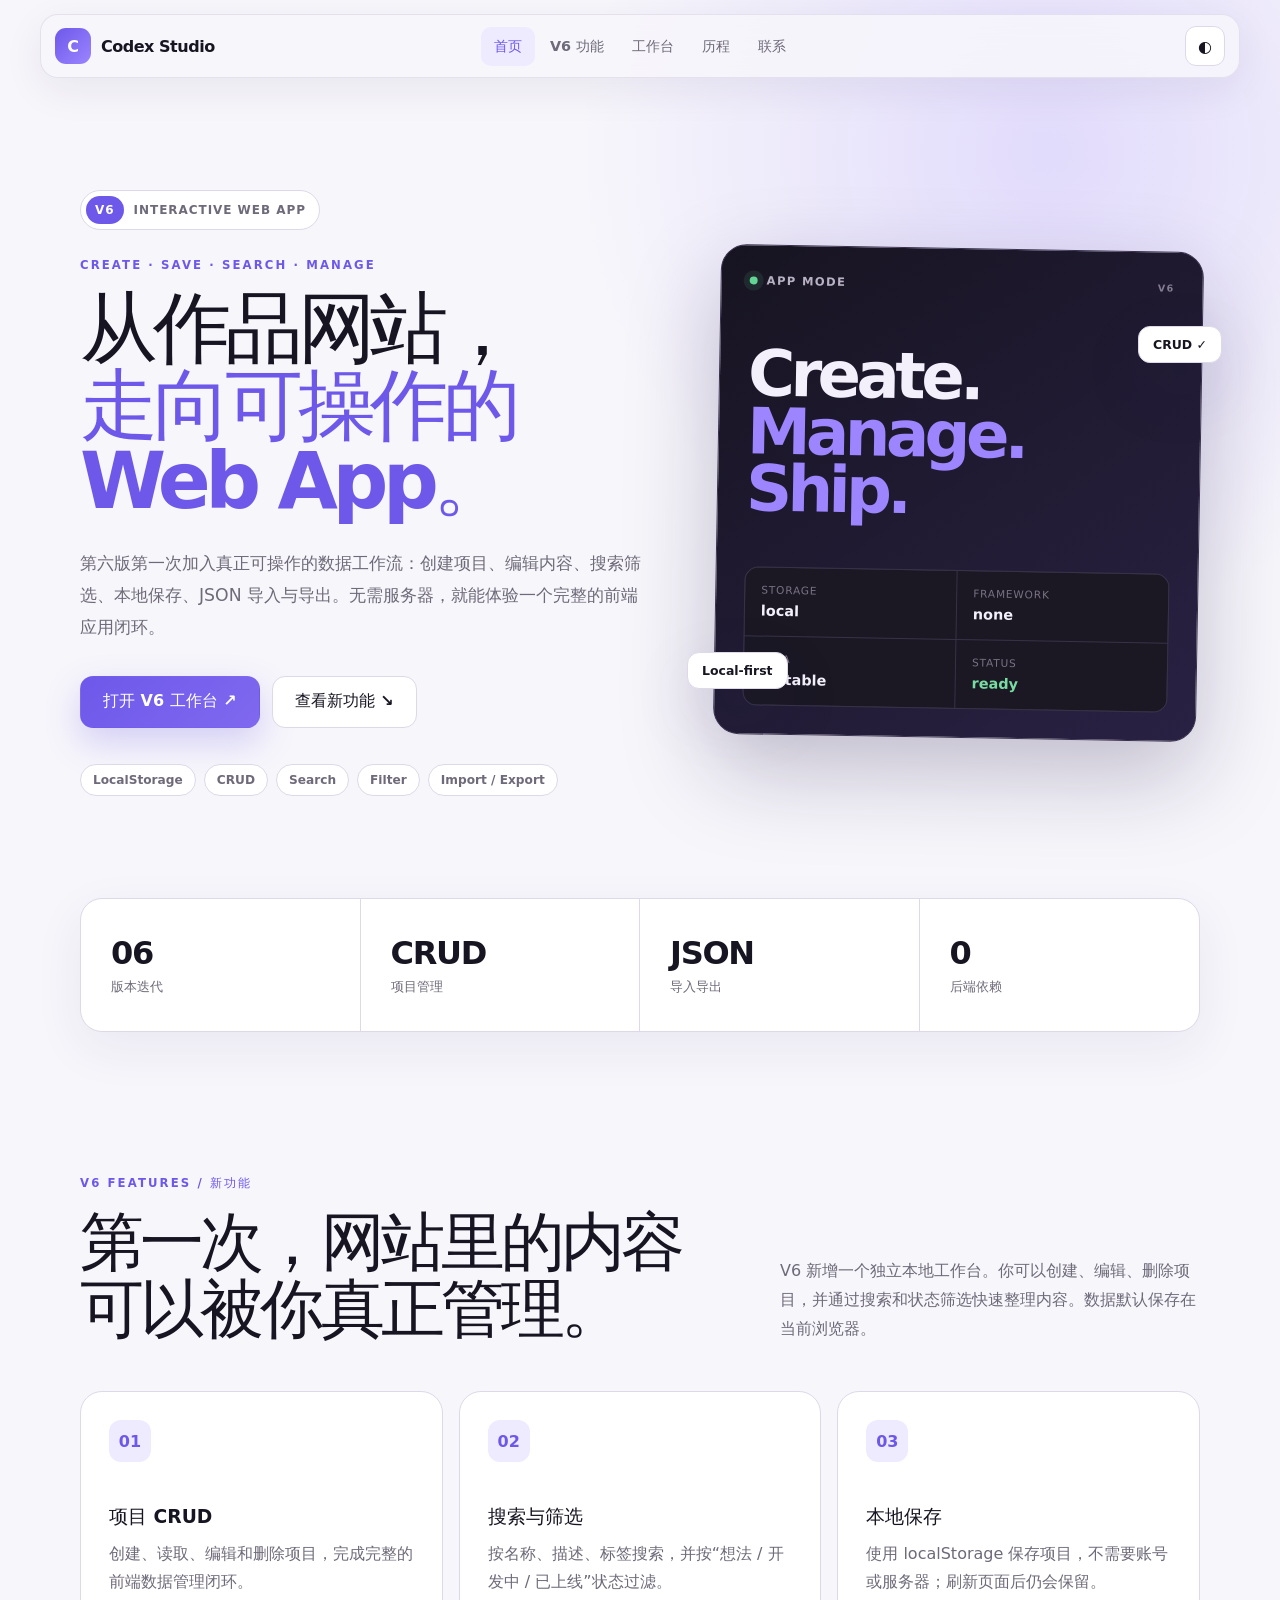
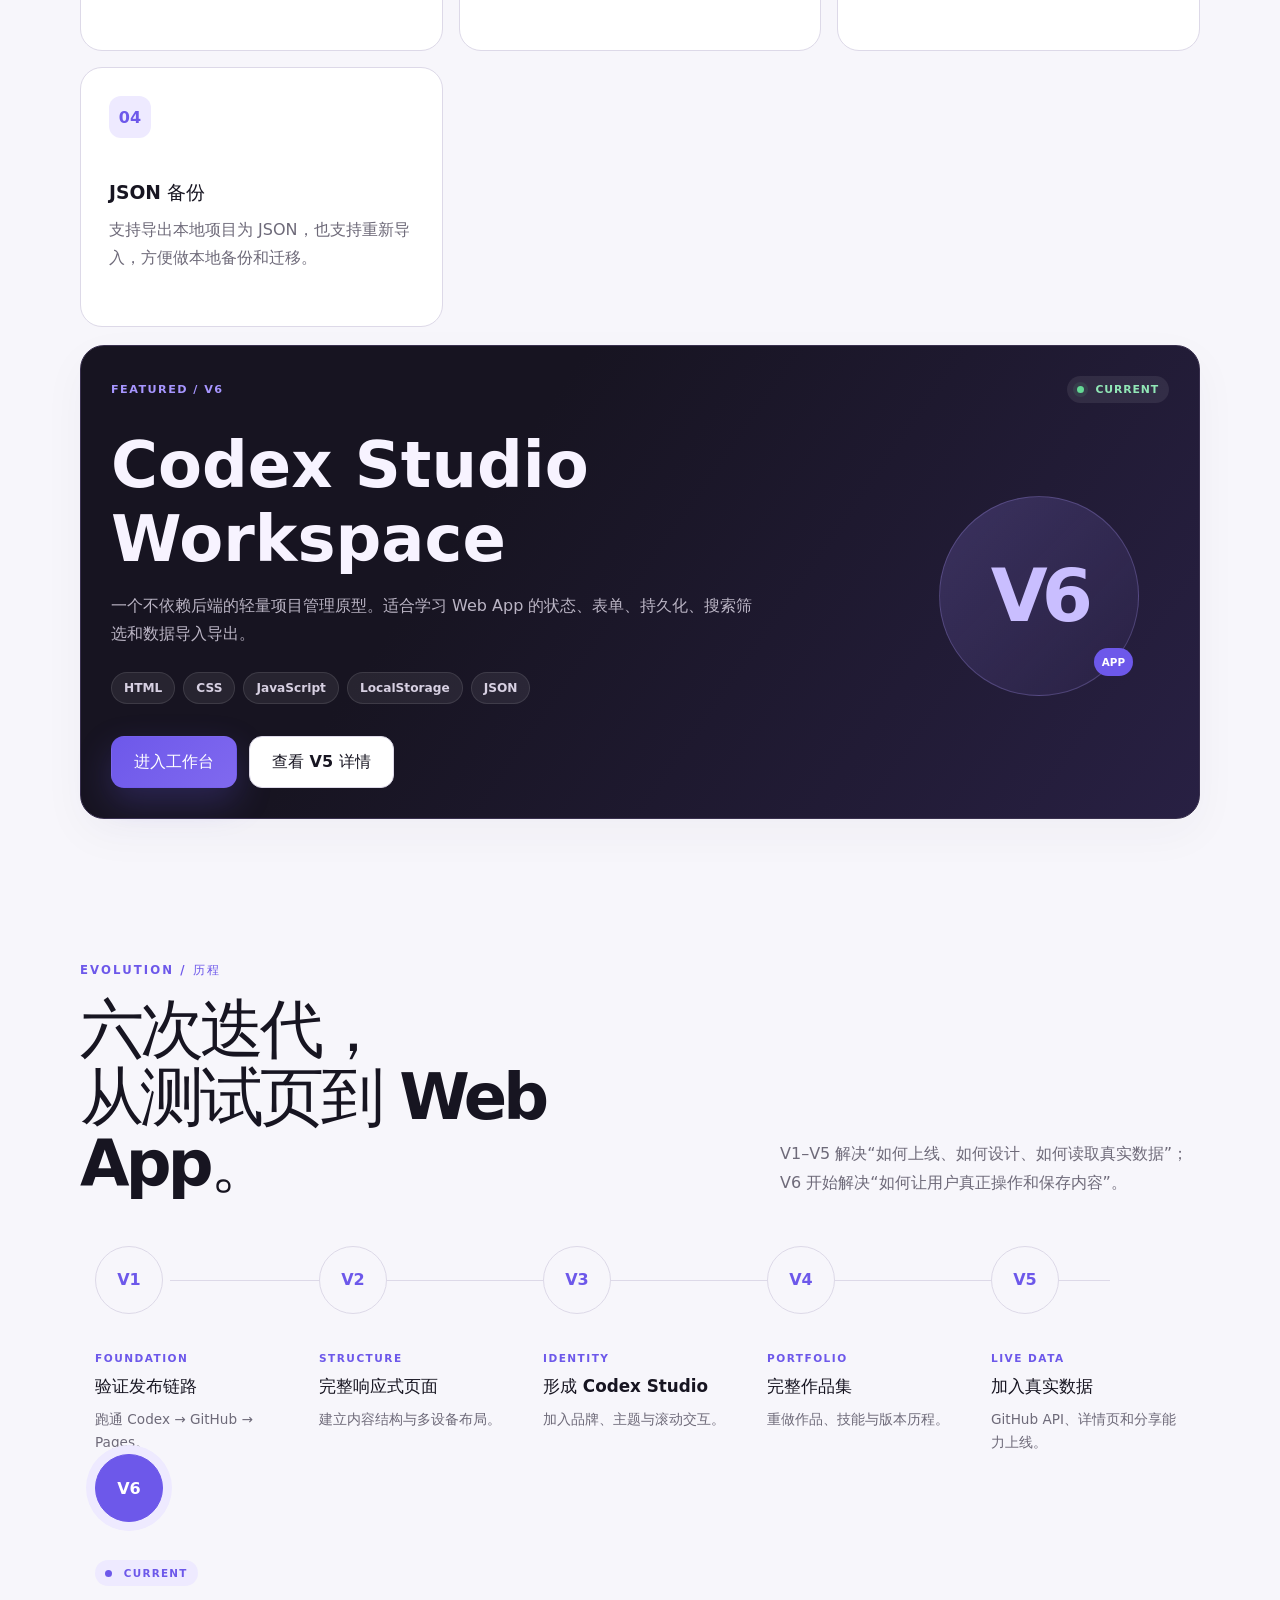
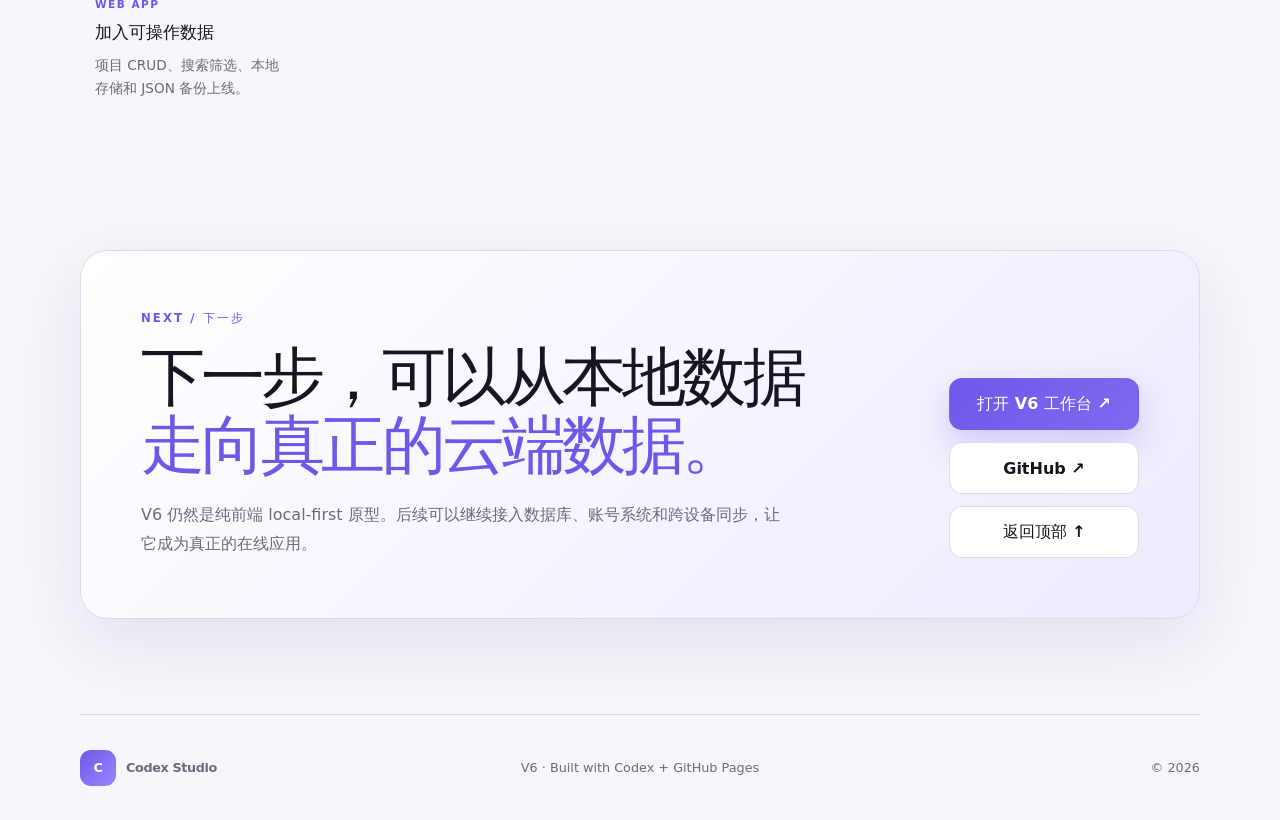
==== commit ab701adf: "Upgrade homepage to Codex Studio V6" ====
--- a/index.html
+++ b/index.html
@@ -1 +1 @@
-<!doctype html><html lang="zh-CN"><head><meta charset="UTF-8"><meta name="viewport" content="width=device-width,initial-scale=1"><meta name="description" content="Codex Studio V5：带实时 GitHub 数据、项目详情与分享能力的个人开发者 Portfolio。"><meta name="theme-color" content="#f7f6fb"><title>Codex Studio · Portfolio V5</title><script>(()=>{const s=localStorage.getItem('codex-theme');if(s==='dark'||(!s&&matchMedia('(prefers-color-scheme: dark)').matches))document.documentElement.dataset.theme='dark'})()</script><link rel="stylesheet" href="style-v5.css"></head><body><a class="skip-link" href="#main">跳到主要内容</a><div class="page-progress" id="page-progress" aria-hidden="true"></div><header class="site-header"><a class="brand" href="#home"><span class="brand-mark">C</span><span>Codex Studio</span></a><nav class="nav" id="site-nav" aria-label="主导航"><a href="#home">首页</a><a href="#projects">作品</a><a href="#live">实时数据</a><a href="#journey">历程</a><a href="#contact">联系</a></nav><div class="header-actions"><button class="theme-toggle" id="theme-toggle" type="button"><span>◐</span></button><button class="menu-button" id="menu-button" type="button" aria-expanded="false" aria-controls="site-nav"><span></span><span></span><span></span></button></div></header><main id="main"><section class="hero section-shell reveal" id="home"><div class="hero-copy"><div class="version-lockup"><span>V5</span><strong>Live Portfolio</strong></div><p class="eyebrow">BUILD · SHIP · MEASURE · IMPROVE</p><h1>不只展示作品，<br><em>让网站真正工作。</em></h1><p class="hero-text">第五版开始加入真实数据与更完整的产品体验：实时读取 GitHub 仓库信息、独立项目详情页、分享与复制链接，以及更清晰的版本演进。</p><div class="hero-actions"><a class="button primary" href="#projects">查看 V5 功能 ↘</a><a class="button secondary" href="project.html">打开项目详情 ↗</a></div><ul class="hero-tech"><li>Live GitHub Data</li><li>Project Detail</li><li>Responsive</li><li>Dark Mode</li><li>Accessible</li></ul></div><div class="hero-art"><div class="signal-card"><div class="signal-top"><span class="live-dot"></span><span>LIVE SYSTEM</span><small>V5</small></div><div class="signal-title">Portfolio<br><b>with real data.</b></div><div class="signal-grid"><div><span>Repository</span><strong id="hero-repo">codex-test</strong></div><div><span>Visibility</span><strong id="hero-visibility">public</strong></div><div><span>Updated</span><strong id="hero-updated">loading…</strong></div><div><span>Status</span><strong class="online">online</strong></div></div></div><span class="float-chip chip-one">GitHub API ✓</span><span class="float-chip chip-two">No framework</span></div></section><section class="stats section-shell reveal"><article><strong>05</strong><span>版本迭代</span></article><article><strong>LIVE</strong><span>GitHub 数据</span></article><article><strong>2</strong><span>独立页面</span></article><article><strong>0</strong><span>大型框架</span></article></section><section class="section-shell section-block" id="projects"><div class="section-heading reveal"><div><p class="eyebrow">PRODUCT / 作品</p><h2>第五版开始，<br>网站有了真正的功能。</h2></div><p>除了视觉与响应式体验，V5 加入实时 GitHub 数据、项目详情页和可分享链接，让 Portfolio 从静态展示变成可持续使用的产品。</p></div><div class="feature-grid"><article class="feature-card reveal"><span>01</span><h3>实时 GitHub 数据</h3><p>通过 GitHub 公共 API 读取 stars、forks、最近更新时间与默认分支，失败时自动回退。</p></article><article class="feature-card reveal"><span>02</span><h3>独立项目详情页</h3><p>新增 project.html，用完整页面介绍技术架构、迭代过程和上线链路。</p></article><article class="feature-card reveal"><span>03</span><h3>分享与复制链接</h3><p>支持原生 Web Share API；不支持时自动复制当前页面链接。</p></article></div><article class="project-card featured reveal"><div class="project-top"><span class="project-index">FEATURED / V5</span><span class="status current"><i></i> Current</span></div><div class="featured-content"><div><h3>Codex Studio V5</h3><p>一个真正可长期迭代的个人开发者 Portfolio。保留 V4 的视觉语言，同时加入真实仓库数据、多页面结构和分享能力。</p><ul class="tag-list"><li>HTML</li><li>CSS</li><li>JavaScript</li><li>GitHub API</li><li>Pages</li></ul><div class="project-actions"><a class="button primary" href="project.html">查看项目详情</a><button class="button secondary" id="share-site" type="button">分享网站</button></div><p class="share-feedback" id="share-feedback" role="status" aria-live="polite"></p></div><div class="project-monogram">V5<span>LIVE</span></div></div></article></section><section class="live-section section-block" id="live"><div class="section-shell"><div class="section-heading reveal"><div><p class="eyebrow">LIVE REPOSITORY / 实时数据</p><h2>现在，数据来自<br>真正的 GitHub 仓库。</h2></div><p>下面的数据不是手写数字。页面访问时会请求 GitHub 的公开仓库 API，并显示当前仓库真实状态。</p></div><div class="live-grid reveal" aria-live="polite"><article><span>Stars</span><strong id="repo-stars">—</strong><small>GitHub stars</small></article><article><span>Forks</span><strong id="repo-forks">—</strong><small>repository forks</small></article><article><span>Default branch</span><strong id="repo-branch">—</strong><small>active branch</small></article><article><span>Last updated</span><strong id="repo-updated">—</strong><small id="repo-state">正在读取 GitHub…</small></article></div><div class="live-actions reveal"><a class="button primary" href="https://github.com/1042963113-cmyk/codex-test" target="_blank" rel="noreferrer">打开 GitHub 仓库 ↗</a><button class="button secondary" id="refresh-data" type="button">刷新实时数据</button></div></div></section><section class="section-shell section-block" id="journey"><div class="section-heading reveal"><div><p class="eyebrow">EVOLUTION / 历程</p><h2>五次迭代，<br>从验证到产品。</h2></div><p>每一版都解决一个更真实的问题：能上线、好看、像品牌、像作品集，再到真正具备动态功能。</p></div><div class="timeline"><article class="reveal"><div class="timeline-marker">V1</div><div><p class="timeline-date">FOUNDATION</p><h3>验证发布链路</h3><p>跑通 Codex → GitHub → Pages。</p></div></article><article class="reveal"><div class="timeline-marker">V2</div><div><p class="timeline-date">STRUCTURE</p><h3>完整响应式页面</h3><p>建立内容结构与多设备布局。</p></div></article><article class="reveal"><div class="timeline-marker">V3</div><div><p class="timeline-date">IDENTITY</p><h3>形成 Codex Studio</h3><p>加入品牌、主题与滚动交互。</p></div></article><article class="reveal"><div class="timeline-marker">V4</div><div><p class="timeline-date">PORTFOLIO</p><h3>完整作品集</h3><p>重做作品、技能与版本历程。</p></div></article><article class="active reveal"><div class="timeline-marker">V5</div><div><div class="current-label"><i></i> CURRENT</div><p class="timeline-date">PRODUCT</p><h3>加入真实功能</h3><p>实时 GitHub 数据、独立详情页与分享能力上线。</p></div></article></div></section><section class="contact section-shell reveal" id="contact"><div><p class="eyebrow">NEXT / 下一步</p><h2>现在，它已经不只是<br><em>一张漂亮的网页。</em></h2><p>V5 已经具备真实数据和多页面结构。下一步可以继续加入自定义域名、真实联系渠道、分析统计或更多独立项目。</p></div><div class="contact-actions"><a class="button primary" href="project.html">项目详情 ↗</a><button class="button secondary" id="copy-link" type="button">复制网站链接</button><a class="button secondary" href="#home">返回顶部 ↑</a></div></section></main><footer class="site-footer"><a class="brand" href="#home"><span class="brand-mark">C</span><span>Codex Studio</span></a><p>V5 · Built with Codex + GitHub Pages</p><p>© 2026</p></footer><script src="script-v5.js"></script></body></html>+<!doctype html><html lang="zh-CN"><head><meta charset="UTF-8"><meta name="viewport" content="width=device-width,initial-scale=1"><meta name="description" content="Codex Studio V6：从实时 Portfolio 进一步升级为可操作的本地 Web App。"><meta name="theme-color" content="#f7f6fb"><title>Codex Studio · V6 Web App</title><script>(()=>{const s=localStorage.getItem('codex-theme');if(s==='dark'||(!s&&matchMedia('(prefers-color-scheme: dark)').matches))document.documentElement.dataset.theme='dark'})()</script><link rel="stylesheet" href="style-v5.css"></head><body><a class="skip-link" href="#main">跳到主要内容</a><div class="page-progress" id="page-progress" aria-hidden="true"></div><header class="site-header"><a class="brand" href="#home"><span class="brand-mark">C</span><span>Codex Studio</span></a><nav class="nav" id="site-nav" aria-label="主导航"><a href="#home">首页</a><a href="#features">V6 功能</a><a href="app.html">工作台</a><a href="#journey">历程</a><a href="#contact">联系</a></nav><div class="header-actions"><button class="theme-toggle" id="theme-toggle" type="button"><span>◐</span></button><button class="menu-button" id="menu-button" type="button" aria-expanded="false" aria-controls="site-nav"><span></span><span></span><span></span></button></div></header><main id="main"><section class="hero section-shell reveal" id="home"><div class="hero-copy"><div class="version-lockup"><span>V6</span><strong>Interactive Web App</strong></div><p class="eyebrow">CREATE · SAVE · SEARCH · MANAGE</p><h1>从作品网站，<br><em>走向可操作的 Web App。</em></h1><p class="hero-text">第六版第一次加入真正可操作的数据工作流：创建项目、编辑内容、搜索筛选、本地保存、JSON 导入与导出。无需服务器，就能体验一个完整的前端应用闭环。</p><div class="hero-actions"><a class="button primary" href="app.html">打开 V6 工作台 ↗</a><a class="button secondary" href="#features">查看新功能 ↘</a></div><ul class="hero-tech"><li>LocalStorage</li><li>CRUD</li><li>Search</li><li>Filter</li><li>Import / Export</li></ul></div><div class="hero-art"><div class="signal-card"><div class="signal-top"><span class="live-dot"></span><span>APP MODE</span><small>V6</small></div><div class="signal-title">Create.<br><b>Manage. Ship.</b></div><div class="signal-grid"><div><span>Storage</span><strong>local</strong></div><div><span>Framework</span><strong>none</strong></div><div><span>Data</span><strong>editable</strong></div><div><span>Status</span><strong class="online">ready</strong></div></div></div><span class="float-chip chip-one">CRUD ✓</span><span class="float-chip chip-two">Local-first</span></div></section><section class="stats section-shell reveal"><article><strong>06</strong><span>版本迭代</span></article><article><strong>CRUD</strong><span>项目管理</span></article><article><strong>JSON</strong><span>导入导出</span></article><article><strong>0</strong><span>后端依赖</span></article></section><section class="section-shell section-block" id="features"><div class="section-heading reveal"><div><p class="eyebrow">V6 FEATURES / 新功能</p><h2>第一次，网站里的内容<br>可以被你真正管理。</h2></div><p>V6 新增一个独立本地工作台。你可以创建、编辑、删除项目，并通过搜索和状态筛选快速整理内容。数据默认保存在当前浏览器。</p></div><div class="feature-grid"><article class="feature-card reveal"><span>01</span><h3>项目 CRUD</h3><p>创建、读取、编辑和删除项目，完成完整的前端数据管理闭环。</p></article><article class="feature-card reveal"><span>02</span><h3>搜索与筛选</h3><p>按名称、描述、标签搜索，并按“想法 / 开发中 / 已上线”状态过滤。</p></article><article class="feature-card reveal"><span>03</span><h3>本地保存</h3><p>使用 localStorage 保存项目，不需要账号或服务器；刷新页面后仍会保留。</p></article><article class="feature-card reveal"><span>04</span><h3>JSON 备份</h3><p>支持导出本地项目为 JSON，也支持重新导入，方便做本地备份和迁移。</p></article></div><article class="project-card featured reveal"><div class="project-top"><span class="project-index">FEATURED / V6</span><span class="status current"><i></i> Current</span></div><div class="featured-content"><div><h3>Codex Studio Workspace</h3><p>一个不依赖后端的轻量项目管理原型。适合学习 Web App 的状态、表单、持久化、搜索筛选和数据导入导出。</p><ul class="tag-list"><li>HTML</li><li>CSS</li><li>JavaScript</li><li>LocalStorage</li><li>JSON</li></ul><div class="project-actions"><a class="button primary" href="app.html">进入工作台</a><a class="button secondary" href="project.html">查看 V5 详情</a></div></div><div class="project-monogram">V6<span>APP</span></div></div></article></section><section class="section-shell section-block" id="journey"><div class="section-heading reveal"><div><p class="eyebrow">EVOLUTION / 历程</p><h2>六次迭代，<br>从测试页到 Web App。</h2></div><p>V1–V5 解决“如何上线、如何设计、如何读取真实数据”；V6 开始解决“如何让用户真正操作和保存内容”。</p></div><div class="timeline"><article class="reveal"><div class="timeline-marker">V1</div><div><p class="timeline-date">FOUNDATION</p><h3>验证发布链路</h3><p>跑通 Codex → GitHub → Pages。</p></div></article><article class="reveal"><div class="timeline-marker">V2</div><div><p class="timeline-date">STRUCTURE</p><h3>完整响应式页面</h3><p>建立内容结构与多设备布局。</p></div></article><article class="reveal"><div class="timeline-marker">V3</div><div><p class="timeline-date">IDENTITY</p><h3>形成 Codex Studio</h3><p>加入品牌、主题与滚动交互。</p></div></article><article class="reveal"><div class="timeline-marker">V4</div><div><p class="timeline-date">PORTFOLIO</p><h3>完整作品集</h3><p>重做作品、技能与版本历程。</p></div></article><article class="reveal"><div class="timeline-marker">V5</div><div><p class="timeline-date">LIVE DATA</p><h3>加入真实数据</h3><p>GitHub API、详情页和分享能力上线。</p></div></article><article class="active reveal"><div class="timeline-marker">V6</div><div><div class="current-label"><i></i> CURRENT</div><p class="timeline-date">WEB APP</p><h3>加入可操作数据</h3><p>项目 CRUD、搜索筛选、本地存储和 JSON 备份上线。</p></div></article></div></section><section class="contact section-shell reveal" id="contact"><div><p class="eyebrow">NEXT / 下一步</p><h2>下一步，可以从本地数据<br><em>走向真正的云端数据。</em></h2><p>V6 仍然是纯前端 local-first 原型。后续可以继续接入数据库、账号系统和跨设备同步，让它成为真正的在线应用。</p></div><div class="contact-actions"><a class="button primary" href="app.html">打开 V6 工作台 ↗</a><a class="button secondary" href="https://github.com/1042963113-cmyk/codex-test" target="_blank" rel="noreferrer">GitHub ↗</a><a class="button secondary" href="#home">返回顶部 ↑</a></div></section></main><footer class="site-footer"><a class="brand" href="#home"><span class="brand-mark">C</span><span>Codex Studio</span></a><p>V6 · Built with Codex + GitHub Pages</p><p>© 2026</p></footer><script src="script-v5.js"></script></body></html>
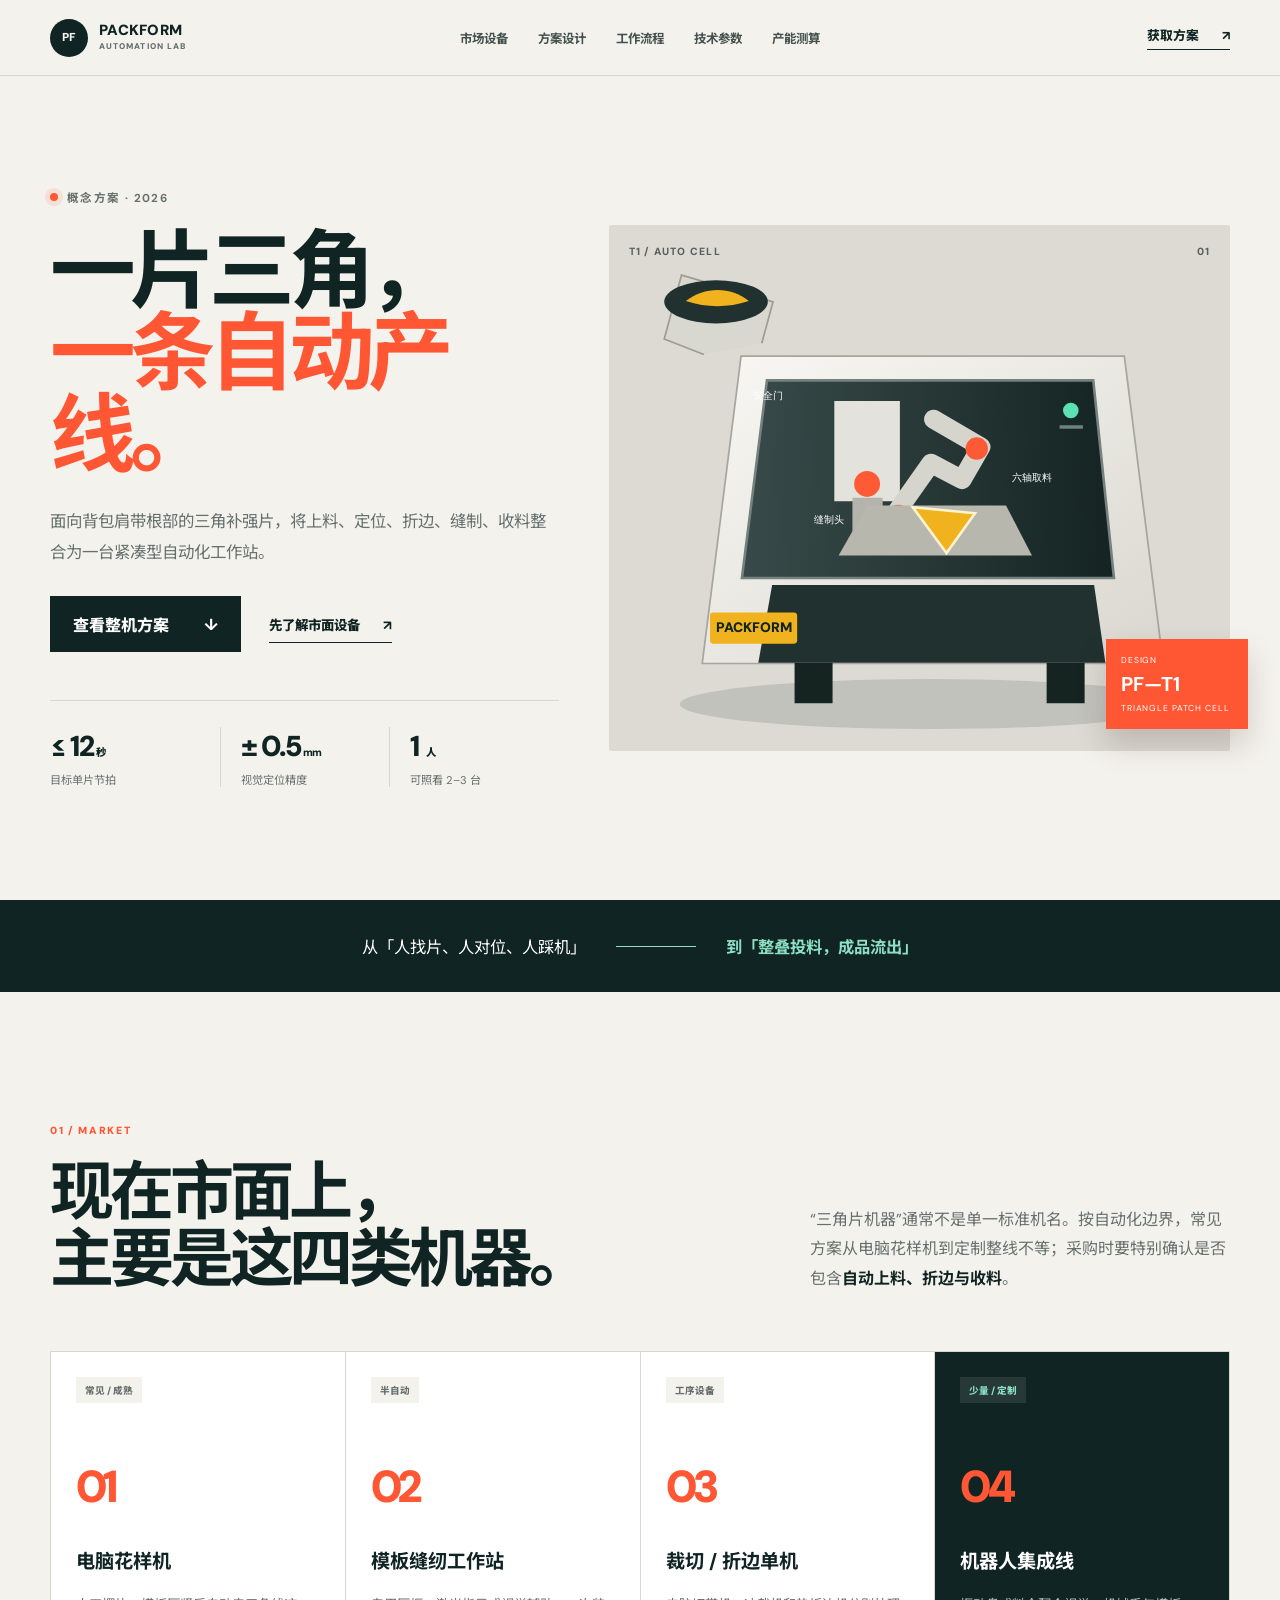
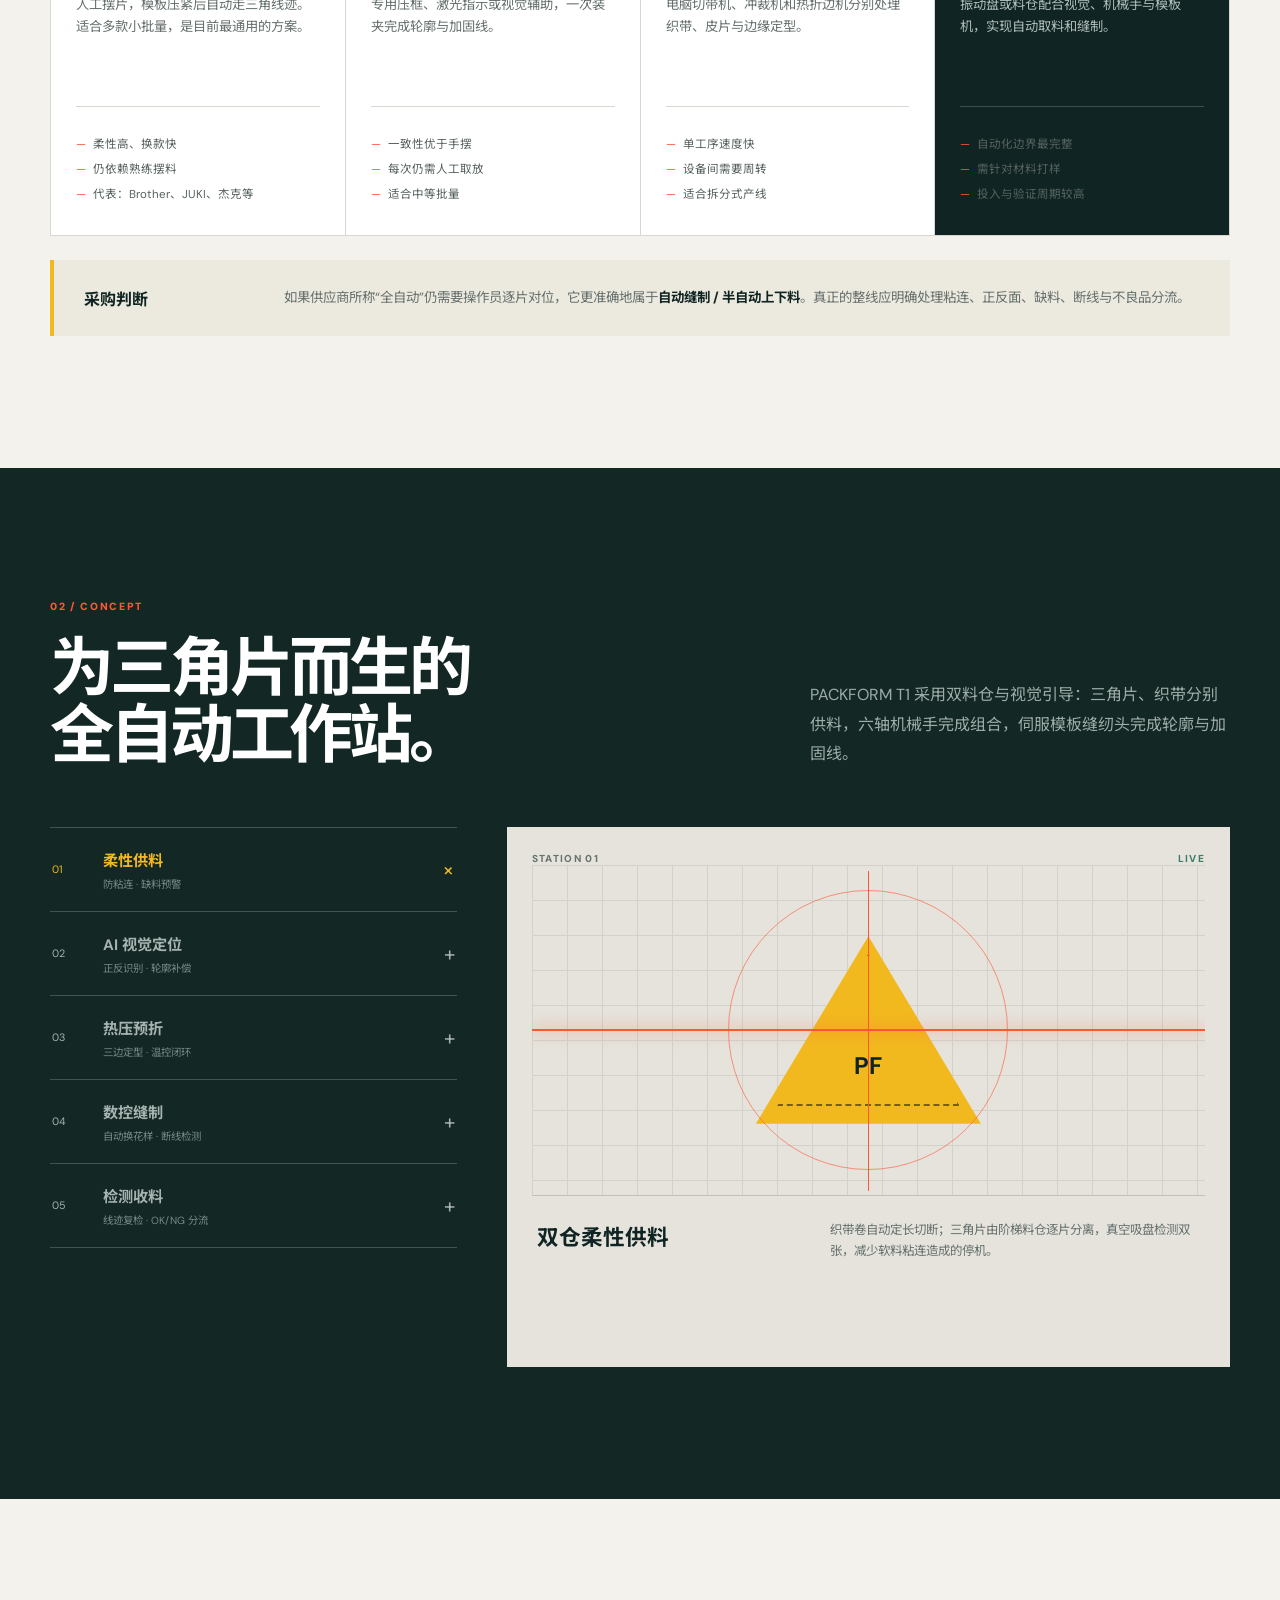
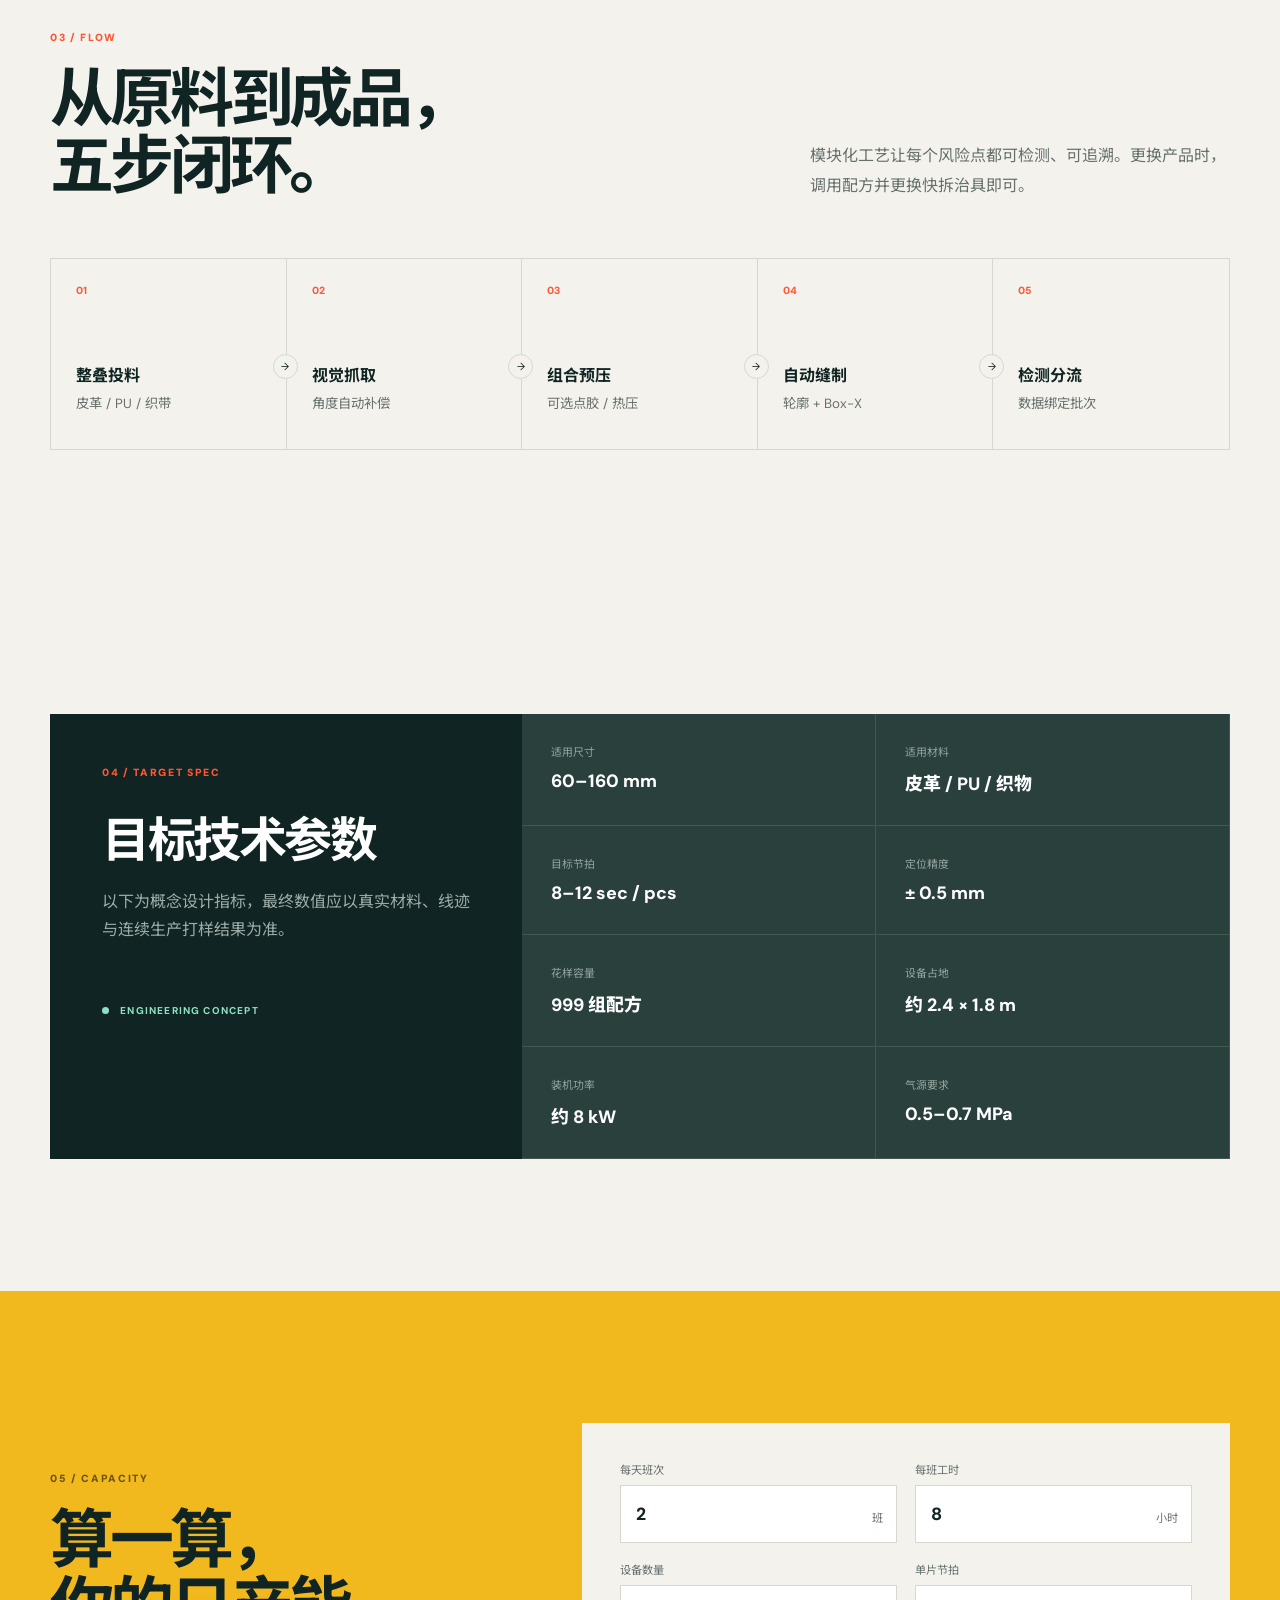
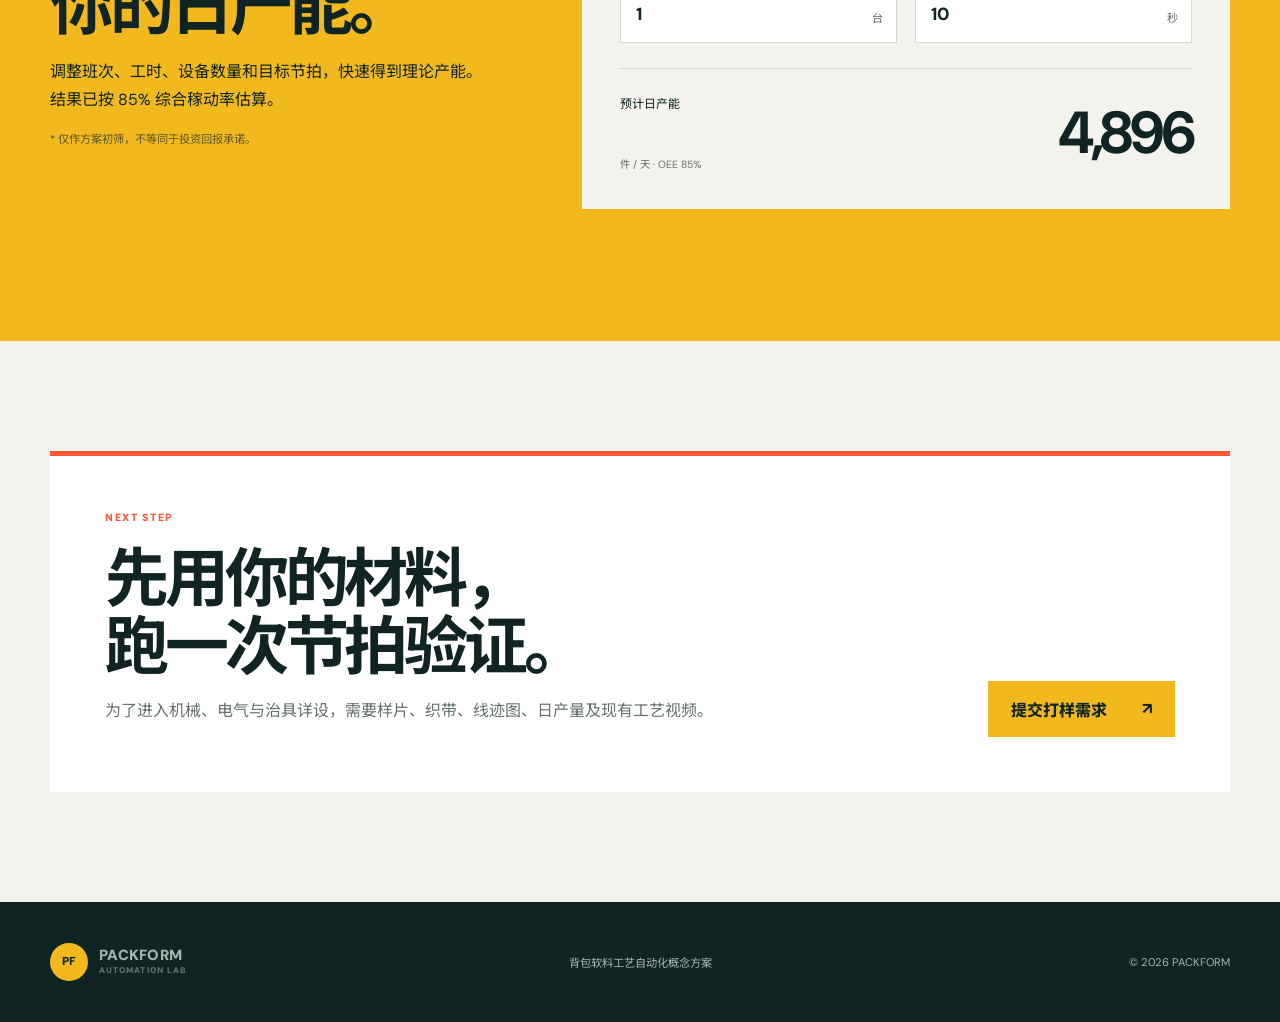
==== commit 3c5463c1: "Build automated backpack patch machine concept site" ====
--- a/index.html
+++ b/index.html
@@ -1 +1,111 @@
-<!doctype html><html lang="zh-CN"><head><meta charset="UTF-8"><meta name="viewport" content="width=device-width,initial-scale=1"><meta name="description" content="Codex Studio V6：从实时 Portfolio 进一步升级为可操作的本地 Web App。"><meta name="theme-color" content="#f7f6fb"><title>Codex Studio · V6 Web App</title><script>(()=>{const s=localStorage.getItem('codex-theme');if(s==='dark'||(!s&&matchMedia('(prefers-color-scheme: dark)').matches))document.documentElement.dataset.theme='dark'})()</script><link rel="stylesheet" href="style-v5.css"></head><body><a class="skip-link" href="#main">跳到主要内容</a><div class="page-progress" id="page-progress" aria-hidden="true"></div><header class="site-header"><a class="brand" href="#home"><span class="brand-mark">C</span><span>Codex Studio</span></a><nav class="nav" id="site-nav" aria-label="主导航"><a href="#home">首页</a><a href="#features">V6 功能</a><a href="app.html">工作台</a><a href="#journey">历程</a><a href="#contact">联系</a></nav><div class="header-actions"><button class="theme-toggle" id="theme-toggle" type="button"><span>◐</span></button><button class="menu-button" id="menu-button" type="button" aria-expanded="false" aria-controls="site-nav"><span></span><span></span><span></span></button></div></header><main id="main"><section class="hero section-shell reveal" id="home"><div class="hero-copy"><div class="version-lockup"><span>V6</span><strong>Interactive Web App</strong></div><p class="eyebrow">CREATE · SAVE · SEARCH · MANAGE</p><h1>从作品网站，<br><em>走向可操作的 Web App。</em></h1><p class="hero-text">第六版第一次加入真正可操作的数据工作流：创建项目、编辑内容、搜索筛选、本地保存、JSON 导入与导出。无需服务器，就能体验一个完整的前端应用闭环。</p><div class="hero-actions"><a class="button primary" href="app.html">打开 V6 工作台 ↗</a><a class="button secondary" href="#features">查看新功能 ↘</a></div><ul class="hero-tech"><li>LocalStorage</li><li>CRUD</li><li>Search</li><li>Filter</li><li>Import / Export</li></ul></div><div class="hero-art"><div class="signal-card"><div class="signal-top"><span class="live-dot"></span><span>APP MODE</span><small>V6</small></div><div class="signal-title">Create.<br><b>Manage. Ship.</b></div><div class="signal-grid"><div><span>Storage</span><strong>local</strong></div><div><span>Framework</span><strong>none</strong></div><div><span>Data</span><strong>editable</strong></div><div><span>Status</span><strong class="online">ready</strong></div></div></div><span class="float-chip chip-one">CRUD ✓</span><span class="float-chip chip-two">Local-first</span></div></section><section class="stats section-shell reveal"><article><strong>06</strong><span>版本迭代</span></article><article><strong>CRUD</strong><span>项目管理</span></article><article><strong>JSON</strong><span>导入导出</span></article><article><strong>0</strong><span>后端依赖</span></article></section><section class="section-shell section-block" id="features"><div class="section-heading reveal"><div><p class="eyebrow">V6 FEATURES / 新功能</p><h2>第一次，网站里的内容<br>可以被你真正管理。</h2></div><p>V6 新增一个独立本地工作台。你可以创建、编辑、删除项目，并通过搜索和状态筛选快速整理内容。数据默认保存在当前浏览器。</p></div><div class="feature-grid"><article class="feature-card reveal"><span>01</span><h3>项目 CRUD</h3><p>创建、读取、编辑和删除项目，完成完整的前端数据管理闭环。</p></article><article class="feature-card reveal"><span>02</span><h3>搜索与筛选</h3><p>按名称、描述、标签搜索，并按“想法 / 开发中 / 已上线”状态过滤。</p></article><article class="feature-card reveal"><span>03</span><h3>本地保存</h3><p>使用 localStorage 保存项目，不需要账号或服务器；刷新页面后仍会保留。</p></article><article class="feature-card reveal"><span>04</span><h3>JSON 备份</h3><p>支持导出本地项目为 JSON，也支持重新导入，方便做本地备份和迁移。</p></article></div><article class="project-card featured reveal"><div class="project-top"><span class="project-index">FEATURED / V6</span><span class="status current"><i></i> Current</span></div><div class="featured-content"><div><h3>Codex Studio Workspace</h3><p>一个不依赖后端的轻量项目管理原型。适合学习 Web App 的状态、表单、持久化、搜索筛选和数据导入导出。</p><ul class="tag-list"><li>HTML</li><li>CSS</li><li>JavaScript</li><li>LocalStorage</li><li>JSON</li></ul><div class="project-actions"><a class="button primary" href="app.html">进入工作台</a><a class="button secondary" href="project.html">查看 V5 详情</a></div></div><div class="project-monogram">V6<span>APP</span></div></div></article></section><section class="section-shell section-block" id="journey"><div class="section-heading reveal"><div><p class="eyebrow">EVOLUTION / 历程</p><h2>六次迭代，<br>从测试页到 Web App。</h2></div><p>V1–V5 解决“如何上线、如何设计、如何读取真实数据”；V6 开始解决“如何让用户真正操作和保存内容”。</p></div><div class="timeline"><article class="reveal"><div class="timeline-marker">V1</div><div><p class="timeline-date">FOUNDATION</p><h3>验证发布链路</h3><p>跑通 Codex → GitHub → Pages。</p></div></article><article class="reveal"><div class="timeline-marker">V2</div><div><p class="timeline-date">STRUCTURE</p><h3>完整响应式页面</h3><p>建立内容结构与多设备布局。</p></div></article><article class="reveal"><div class="timeline-marker">V3</div><div><p class="timeline-date">IDENTITY</p><h3>形成 Codex Studio</h3><p>加入品牌、主题与滚动交互。</p></div></article><article class="reveal"><div class="timeline-marker">V4</div><div><p class="timeline-date">PORTFOLIO</p><h3>完整作品集</h3><p>重做作品、技能与版本历程。</p></div></article><article class="reveal"><div class="timeline-marker">V5</div><div><p class="timeline-date">LIVE DATA</p><h3>加入真实数据</h3><p>GitHub API、详情页和分享能力上线。</p></div></article><article class="active reveal"><div class="timeline-marker">V6</div><div><div class="current-label"><i></i> CURRENT</div><p class="timeline-date">WEB APP</p><h3>加入可操作数据</h3><p>项目 CRUD、搜索筛选、本地存储和 JSON 备份上线。</p></div></article></div></section><section class="contact section-shell reveal" id="contact"><div><p class="eyebrow">NEXT / 下一步</p><h2>下一步，可以从本地数据<br><em>走向真正的云端数据。</em></h2><p>V6 仍然是纯前端 local-first 原型。后续可以继续接入数据库、账号系统和跨设备同步，让它成为真正的在线应用。</p></div><div class="contact-actions"><a class="button primary" href="app.html">打开 V6 工作台 ↗</a><a class="button secondary" href="https://github.com/1042963113-cmyk/codex-test" target="_blank" rel="noreferrer">GitHub ↗</a><a class="button secondary" href="#home">返回顶部 ↑</a></div></section></main><footer class="site-footer"><a class="brand" href="#home"><span class="brand-mark">C</span><span>Codex Studio</span></a><p>V6 · Built with Codex + GitHub Pages</p><p>© 2026</p></footer><script src="script-v5.js"></script></body></html>+<!doctype html>
+<html lang="zh-CN">
+<head>
+  <meta charset="UTF-8">
+  <meta name="viewport" content="width=device-width, initial-scale=1">
+  <meta name="description" content="PACKFORM T1 背包三角片全自动缝制工作站概念方案：市场设备路线、完整工艺、参数与产能测算。">
+  <meta name="theme-color" content="#f4f2ed">
+  <title>PACKFORM T1｜背包三角片全自动工作站</title>
+  <link rel="stylesheet" href="style-v5.css">
+</head>
+<body>
+  <a class="skip-link" href="#main">跳到主要内容</a>
+  <div class="progress" id="progress" aria-hidden="true"></div>
+
+  <header class="site-header">
+    <a class="brand" href="#home" aria-label="PACKFORM 首页"><span class="brand-icon">PF</span><span>PACKFORM<small>AUTOMATION LAB</small></span></a>
+    <nav id="site-nav" aria-label="主导航">
+      <a href="#market">市场设备</a><a href="#solution">方案设计</a><a href="#process">工作流程</a><a href="#specs">技术参数</a><a href="#roi">产能测算</a>
+    </nav>
+    <a class="header-cta" href="#contact">获取方案 <span>↗</span></a>
+    <button class="menu-button" id="menu-button" type="button" aria-expanded="false" aria-controls="site-nav" aria-label="打开导航菜单"><span></span><span></span></button>
+  </header>
+
+  <main id="main">
+    <section class="hero shell" id="home">
+      <div class="hero-copy reveal">
+        <div class="kicker"><i></i> 概念方案 · 2026</div>
+        <h1>一片三角，<br><em>一条自动产线。</em></h1>
+        <p>面向背包肩带根部的三角补强片，将上料、定位、折边、缝制、收料整合为一台紧凑型自动化工作站。</p>
+        <div class="hero-actions"><a class="button primary" href="#solution">查看整机方案 <span>↓</span></a><a class="text-link" href="#market">先了解市面设备 <span>↗</span></a></div>
+        <dl class="hero-metrics"><div><dt>≤ 12<small>秒</small></dt><dd>目标单片节拍</dd></div><div><dt>± 0.5<small>mm</small></dt><dd>视觉定位精度</dd></div><div><dt>1 <small>人</small></dt><dd>可照看 2–3 台</dd></div></dl>
+      </div>
+      <div class="machine-stage reveal" aria-label="PACKFORM T1 机器概念图">
+        <div class="stage-label">T1 / AUTO CELL <span>01</span></div>
+        <svg class="machine-svg" viewBox="0 0 720 610" role="img" aria-labelledby="machine-title machine-desc">
+          <title id="machine-title">PACKFORM T1 全自动三角片缝制工作站</title><desc id="machine-desc">带振动盘、视觉定位、机械手与缝纫模组的封闭式自动设备概念图</desc>
+          <defs><linearGradient id="body" x1="0" y1="0" x2="1" y2="1"><stop stop-color="#f8f7f3"/><stop offset="1" stop-color="#d9d7cf"/></linearGradient><linearGradient id="glass"><stop stop-color="#283c3b" stop-opacity=".92"/><stop offset="1" stop-color="#10201f" stop-opacity=".98"/></linearGradient></defs>
+          <ellipse cx="372" cy="555" rx="290" ry="29" fill="#102523" opacity=".13"/>
+          <path d="M153 152h444l45 356H108z" fill="url(#body)" stroke="#a6a59e" stroke-width="2"/><path d="M183 180h378l24 229H154z" fill="url(#glass)" stroke="#74817e" stroke-width="3"/>
+          <path d="M189 417h373l13 90H173z" fill="#20312f"/><path d="M215 507h44v47h-44zm292 0h44v47h-44z" fill="#152421"/>
+          <path d="M261 204h76v116h-76z" fill="#e3e2dc"/><path d="M282 316h35v54h-35z" fill="#b5b4ac"/><circle cx="299" cy="300" r="15" fill="#ff5a36"/>
+          <path d="M376 225l55 32-22 38-36-19-43 61" fill="none" stroke="#d6d5cd" stroke-width="22" stroke-linecap="round" stroke-linejoin="round"/><circle cx="426" cy="259" r="13" fill="#ff5a36"/><circle cx="335" cy="337" r="13" fill="#ff5a36"/>
+          <path d="M266 383h224l-30-58H299z" fill="#b7b7ad"/><path d="M352 327l72 7-33 46z" fill="#f0b21d" stroke="#fff4ce" stroke-width="3"/>
+          <circle cx="535" cy="215" r="9" fill="#5be1b4"/><path d="M522 234h27" stroke="#70827e" stroke-width="4"/>
+          <path d="M110 150l-46-18 20-74 106 31-13 48" fill="#d9d8d0" stroke="#9d9c95" stroke-width="2"/><ellipse cx="124" cy="89" rx="60" ry="25" fill="#20312f"/><path d="M89 88c22-17 52-17 73 0-25 8-48 8-73 0z" fill="#f0b21d"/>
+          <rect x="117" y="449" width="101" height="36" rx="4" fill="#f0b21d"/><text x="168" y="472" text-anchor="middle" font-size="16" font-weight="900" fill="#102523">PACKFORM</text>
+          <g fill="#fff" font-size="12" font-family="sans-serif"><text x="167" y="202">安全门</text><text x="467" y="296">六轴取料</text><text x="238" y="345">缝制头</text></g>
+        </svg>
+        <div class="machine-badge"><span>DESIGN</span><strong>PF—T1</strong><small>TRIANGLE PATCH CELL</small></div>
+      </div>
+    </section>
+
+    <section class="intro-strip"><div class="shell"><p>从「人找片、人对位、人踩机」</p><span></span><strong>到「整叠投料，成品流出」</strong></div></section>
+
+    <section class="section shell" id="market">
+      <div class="section-head reveal"><div><span class="section-no">01 / MARKET</span><h2>现在市面上，<br>主要是这四类机器。</h2></div><p>“三角片机器”通常不是单一标准机名。按自动化边界，常见方案从电脑花样机到定制整线不等；采购时要特别确认是否包含<strong>自动上料、折边与收料</strong>。</p></div>
+      <div class="market-grid">
+        <article class="market-card reveal"><span class="level">常见 / 成熟</span><div class="market-icon">01</div><h3>电脑花样机</h3><p>人工摆片，模板压紧后自动走三角线迹。适合多款小批量，是目前最通用的方案。</p><ul><li>柔性高、换款快</li><li>仍依赖熟练摆料</li><li>代表：Brother、JUKI、杰克等</li></ul></article>
+        <article class="market-card reveal"><span class="level">半自动</span><div class="market-icon">02</div><h3>模板缝纫工作站</h3><p>专用压框、激光指示或视觉辅助，一次装夹完成轮廓与加固线。</p><ul><li>一致性优于手摆</li><li>每次仍需人工取放</li><li>适合中等批量</li></ul></article>
+        <article class="market-card reveal"><span class="level">工序设备</span><div class="market-icon">03</div><h3>裁切 / 折边单机</h3><p>电脑切带机、冲裁机和热折边机分别处理织带、皮片与边缘定型。</p><ul><li>单工序速度快</li><li>设备间需要周转</li><li>适合拆分式产线</li></ul></article>
+        <article class="market-card dark reveal"><span class="level">少量 / 定制</span><div class="market-icon">04</div><h3>机器人集成线</h3><p>振动盘或料仓配合视觉、机械手与模板机，实现自动取料和缝制。</p><ul><li>自动化边界最完整</li><li>需针对材料打样</li><li>投入与验证周期较高</li></ul></article>
+      </div>
+      <aside class="note reveal"><strong>采购判断</strong><p>如果供应商所称“全自动”仍需要操作员逐片对位，它更准确地属于<strong>自动缝制 / 半自动上下料</strong>。真正的整线应明确处理粘连、正反面、缺料、断线与不良品分流。</p></aside>
+    </section>
+
+    <section class="solution-section section" id="solution">
+      <div class="shell">
+        <div class="section-head light reveal"><div><span class="section-no">02 / CONCEPT</span><h2>为三角片而生的<br>全自动工作站。</h2></div><p>PACKFORM T1 采用双料仓与视觉引导：三角片、织带分别供料，六轴机械手完成组合，伺服模板缝纫头完成轮廓与加固线。</p></div>
+        <div class="solution-layout">
+          <div class="station-list reveal" role="list">
+            <button class="station active" data-station="feed"><span>01</span><div><strong>柔性供料</strong><small>防粘连 · 缺料预警</small></div><i>+</i></button>
+            <button class="station" data-station="vision"><span>02</span><div><strong>AI 视觉定位</strong><small>正反识别 · 轮廓补偿</small></div><i>+</i></button>
+            <button class="station" data-station="fold"><span>03</span><div><strong>热压预折</strong><small>三边定型 · 温控闭环</small></div><i>+</i></button>
+            <button class="station" data-station="sew"><span>04</span><div><strong>数控缝制</strong><small>自动换花样 · 断线检测</small></div><i>+</i></button>
+            <button class="station" data-station="out"><span>05</span><div><strong>检测收料</strong><small>线迹复检 · OK/NG 分流</small></div><i>+</i></button>
+          </div>
+          <div class="station-visual reveal">
+            <div class="visual-top"><span id="station-code">STATION 01</span><i>LIVE</i></div>
+            <div class="triangle-demo"><span class="scan"></span><div class="patch"><b>PF</b></div><div class="crosshair"></div></div>
+            <div class="visual-copy"><h3 id="station-title">双仓柔性供料</h3><p id="station-text">织带卷自动定长切断；三角片由阶梯料仓逐片分离，真空吸盘检测双张，减少软料粘连造成的停机。</p></div>
+          </div>
+        </div>
+      </div>
+    </section>
+
+    <section class="section shell" id="process">
+      <div class="section-head reveal"><div><span class="section-no">03 / FLOW</span><h2>从原料到成品，<br>五步闭环。</h2></div><p>模块化工艺让每个风险点都可检测、可追溯。更换产品时，调用配方并更换快拆治具即可。</p></div>
+      <ol class="process-line">
+        <li class="reveal"><span>01</span><strong>整叠投料</strong><small>皮革 / PU / 织带</small></li><li class="reveal"><span>02</span><strong>视觉抓取</strong><small>角度自动补偿</small></li><li class="reveal"><span>03</span><strong>组合预压</strong><small>可选点胶 / 热压</small></li><li class="reveal"><span>04</span><strong>自动缝制</strong><small>轮廓 + Box-X</small></li><li class="reveal"><span>05</span><strong>检测分流</strong><small>数据绑定批次</small></li>
+      </ol>
+    </section>
+
+    <section class="section shell" id="specs">
+      <div class="spec-card reveal">
+        <div class="spec-intro"><span class="section-no">04 / TARGET SPEC</span><h2>目标技术参数</h2><p>以下为概念设计指标，最终数值应以真实材料、线迹与连续生产打样结果为准。</p><div class="spec-status"><i></i> ENGINEERING CONCEPT</div></div>
+        <dl class="spec-table"><div><dt>适用尺寸</dt><dd>60–160 mm</dd></div><div><dt>适用材料</dt><dd>皮革 / PU / 织物</dd></div><div><dt>目标节拍</dt><dd>8–12 sec / pcs</dd></div><div><dt>定位精度</dt><dd>± 0.5 mm</dd></div><div><dt>花样容量</dt><dd>999 组配方</dd></div><div><dt>设备占地</dt><dd>约 2.4 × 1.8 m</dd></div><div><dt>装机功率</dt><dd>约 8 kW</dd></div><div><dt>气源要求</dt><dd>0.5–0.7 MPa</dd></div></dl>
+      </div>
+    </section>
+
+    <section class="roi-section section" id="roi"><div class="shell roi-grid">
+      <div class="roi-copy reveal"><span class="section-no">05 / CAPACITY</span><h2>算一算，<br>你的日产能。</h2><p>调整班次、工时、设备数量和目标节拍，快速得到理论产能。结果已按 85% 综合稼动率估算。</p><p class="fineprint">* 仅作方案初筛，不等同于投资回报承诺。</p></div>
+      <form class="calculator reveal" id="calculator"><div class="input-grid"><label>每天班次<input id="shifts" type="number" min="1" max="3" value="2"><span>班</span></label><label>每班工时<input id="hours" type="number" min="1" max="12" value="8"><span>小时</span></label><label>设备数量<input id="machines" type="number" min="1" max="20" value="1"><span>台</span></label><label>单片节拍<input id="cycle" type="number" min="5" max="60" value="10"><span>秒</span></label></div><div class="result"><span>预计日产能</span><strong id="capacity">4,896</strong><small>件 / 天 · OEE 85%</small></div></form>
+    </div></section>
+
+    <section class="contact shell reveal" id="contact"><div><span class="section-no">NEXT STEP</span><h2>先用你的材料，<br>跑一次节拍验证。</h2><p>为了进入机械、电气与治具详设，需要样片、织带、线迹图、日产量及现有工艺视频。</p></div><a class="button inverted" href="mailto:engineering@example.com?subject=PACKFORM%20T1%20打样需求">提交打样需求 <span>↗</span></a></section>
+  </main>
+
+  <footer><div class="shell"><a class="brand" href="#home"><span class="brand-icon">PF</span><span>PACKFORM<small>AUTOMATION LAB</small></span></a><p>背包软料工艺自动化概念方案</p><p>© 2026 PACKFORM</p></div></footer>
+  <script src="script-v5.js"></script>
+</body>
+</html>
--- a/style-v5.css
+++ b/style-v5.css
@@ -1 +1,12 @@
-:root{font-family:Inter,ui-sans-serif,system-ui,-apple-system,BlinkMacSystemFont,"Segoe UI","PingFang SC","Microsoft YaHei",sans-serif;font-synthesis:none;--bg:#f7f6fb;--surface:#fff;--surface-soft:#f0eef7;--text:#171521;--muted:#6e6a79;--line:#ddd9e8;--accent:#6d58ea;--accent2:#9c85ff;--accent-soft:#eeeaff;--header:rgba(247,246,251,.84);--shadow:0 24px 70px rgba(57,43,118,.1)}:root[data-theme="dark"]{--bg:#0d0c13;--surface:#17151f;--surface-soft:#211e2c;--text:#f5f2fc;--muted:#aaa5b7;--line:#363142;--accent:#9b89ff;--accent2:#b9aaff;--accent-soft:#2b2545;--header:rgba(13,12,19,.84);--shadow:0 28px 80px rgba(0,0,0,.32)}*{box-sizing:border-box}html{scroll-behavior:smooth;scroll-padding-top:100px}body{margin:0;overflow-x:hidden;color:var(--text);background:var(--bg);transition:background .25s,color .25s}body::before{position:absolute;z-index:-1;top:0;right:0;width:60vw;height:760px;background:radial-gradient(circle at 70% 20%,rgba(149,124,255,.22),transparent 58%);content:""}a{color:inherit;text-decoration:none}button,a{-webkit-tap-highlight-color:transparent}button{font:inherit}.skip-link{position:fixed;z-index:200;top:8px;left:8px;padding:10px 14px;color:#fff;background:var(--accent);border-radius:8px;transform:translateY(-150%)}.skip-link:focus{transform:none}.page-progress{position:fixed;z-index:100;inset:0 auto auto 0;width:0;height:3px;background:linear-gradient(90deg,var(--accent),var(--accent2))}.site-header{position:sticky;z-index:50;top:14px;display:grid;grid-template-columns:1fr auto 1fr;align-items:center;width:min(1200px,calc(100% - 32px));margin:14px auto 0;padding:11px 14px;background:var(--header);border:1px solid color-mix(in srgb,var(--line) 70%,transparent);border-radius:18px;box-shadow:0 12px 40px rgba(40,31,77,.07);backdrop-filter:blur(20px)}.brand{display:inline-flex;align-items:center;gap:10px;width:max-content;font-weight:850;letter-spacing:-.03em}.brand-mark{display:grid;width:36px;height:36px;place-items:center;color:#fff;background:linear-gradient(135deg,var(--accent),var(--accent2));border-radius:11px}.nav{display:flex;gap:2px}.nav a{padding:10px 13px;color:var(--muted);border-radius:10px;font-size:.9rem;font-weight:700}.nav a:hover,.nav a:focus-visible,.nav a.active{color:var(--accent);background:var(--accent-soft)}.header-actions{display:flex;justify-self:end;gap:8px}.theme-toggle,.menu-button{display:grid;width:40px;height:40px;padding:0;place-items:center;color:var(--text);background:var(--surface);border:1px solid var(--line);border-radius:11px;cursor:pointer}.menu-button{display:none}.menu-button span{display:block;width:17px;height:2px;background:currentColor;border-radius:2px}.section-shell{width:min(1120px,calc(100% - 40px));margin-inline:auto}.section-block{padding-top:144px}.hero{display:grid;grid-template-columns:minmax(0,1.08fr) minmax(380px,.92fr);gap:70px;align-items:center;min-height:calc(100vh - 80px);padding-block:105px 95px}.version-lockup{display:inline-flex;align-items:center;gap:10px;margin-bottom:28px;padding:5px 13px 5px 5px;color:var(--muted);background:var(--surface);border:1px solid var(--line);border-radius:999px;font-size:.75rem;text-transform:uppercase;letter-spacing:.08em}.version-lockup span{padding:7px 9px;color:#fff;background:var(--accent);border-radius:999px;font-weight:900}.eyebrow{margin:0 0 18px;color:var(--accent);font-size:.73rem;font-weight:900;letter-spacing:.18em}.hero h1{margin:0;max-width:720px;font-size:clamp(3.5rem,6.1vw,6.2rem);line-height:.98;letter-spacing:-.07em}.hero h1 em,.contact h2 em{color:var(--accent);font-style:normal}.hero-text{max-width:650px;margin:28px 0 0;color:var(--muted);font-size:1.08rem;line-height:1.85}.hero-actions,.contact-actions,.live-actions,.project-actions{display:flex;flex-wrap:wrap;gap:12px;margin-top:32px}.button{display:inline-flex;gap:14px;align-items:center;justify-content:center;min-height:52px;padding:0 22px;border:1px solid transparent;border-radius:13px;font-weight:800;cursor:pointer;transition:transform .2s,box-shadow .2s,background .2s}.button:hover,.button:focus-visible{transform:translateY(-3px)}.primary{color:#fff;background:linear-gradient(135deg,var(--accent),#8069ef);box-shadow:0 14px 34px rgba(105,87,232,.25)}.secondary{color:var(--text);background:var(--surface);border-color:var(--line)}.hero-tech,.tag-list{display:flex;flex-wrap:wrap;gap:8px;padding:0;list-style:none}.hero-tech{margin:36px 0 0}.hero-tech li,.tag-list li{padding:8px 12px;color:var(--muted);background:var(--surface);border:1px solid var(--line);border-radius:999px;font-size:.76rem;font-weight:750}.hero-art{position:relative}.signal-card{position:relative;z-index:2;overflow:hidden;padding:28px;color:#f4f0fb;background:linear-gradient(145deg,#171421,#292143);border:1px solid #39304e;border-radius:26px;box-shadow:0 35px 90px rgba(31,20,73,.25);transform:rotate(1deg)}.signal-top{display:flex;align-items:center;gap:9px;color:#b9b2c5;font-size:.72rem;font-weight:850;letter-spacing:.12em}.signal-top small{margin-left:auto;color:#847d91}.live-dot{width:8px;height:8px;background:#62d493;border-radius:50%;box-shadow:0 0 0 6px rgba(98,212,147,.1)}.signal-title{margin:58px 0 48px;font-size:clamp(3rem,5vw,5.2rem);font-weight:950;line-height:.9;letter-spacing:-.07em}.signal-title b{color:var(--accent2)}.signal-grid{display:grid;grid-template-columns:repeat(2,1fr);gap:1px;background:#383247;border:1px solid #383247;border-radius:14px;overflow:hidden}.signal-grid div{padding:16px;background:#1b1824}.signal-grid span{display:block;margin-bottom:5px;color:#797283;font-size:.66rem;text-transform:uppercase;letter-spacing:.08em}.signal-grid strong{font-size:.9rem}.online{color:#77dda2}.float-chip{position:absolute;z-index:3;padding:10px 14px;background:var(--surface);border:1px solid var(--line);border-radius:12px;box-shadow:var(--shadow);font-size:.78rem;font-weight:800}.chip-one{top:16%;right:-22px}.chip-two{bottom:10%;left:-30px}.stats{display:grid;grid-template-columns:repeat(4,1fr);overflow:hidden;background:var(--surface);border:1px solid var(--line);border-radius:22px;box-shadow:0 16px 50px rgba(55,42,110,.07)}.stats article{display:flex;min-height:132px;flex-direction:column;justify-content:center;padding:25px 30px;border-right:1px solid var(--line)}.stats article:last-child{border:0}.stats strong{font-size:2rem;letter-spacing:-.04em}.stats span{margin-top:6px;color:var(--muted);font-size:.82rem}.section-heading{display:grid;grid-template-columns:1.2fr .8fr;gap:70px;align-items:end;margin-bottom:48px}.section-heading h2,.contact h2{margin:0;font-size:clamp(2.6rem,5vw,4.7rem);line-height:1.05;letter-spacing:-.06em}.section-heading>p{margin:0;color:var(--muted);line-height:1.8}.feature-grid{display:grid;grid-template-columns:repeat(3,1fr);gap:16px;margin-bottom:18px}.feature-card{min-height:260px;padding:28px;background:var(--surface);border:1px solid var(--line);border-radius:22px}.feature-card>span{display:inline-grid;width:42px;height:42px;place-items:center;color:var(--accent);background:var(--accent-soft);border-radius:12px;font-weight:900}.feature-card h3{margin:42px 0 10px}.feature-card p{margin:0;color:var(--muted);line-height:1.75}.project-card{display:flex;min-height:420px;flex-direction:column;padding:30px;background:var(--surface);border:1px solid var(--line);border-radius:24px;box-shadow:0 15px 45px rgba(50,42,85,.04)}.project-card.featured{color:#f7f3ff;background:linear-gradient(125deg,#171421 35%,#282043);border-color:#39304e}.project-top{display:flex;align-items:center;justify-content:space-between}.project-index{color:#a796ff;font-size:.7rem;font-weight:900;letter-spacing:.13em}.status{padding:7px 10px;color:#bdb6c9;background:rgba(255,255,255,.08);border-radius:999px;font-size:.68rem;font-weight:800;text-transform:uppercase;letter-spacing:.08em}.status.current{color:#91e7b6}.status i,.current-label i{display:inline-block;width:7px;height:7px;margin-right:7px;background:#64d995;border-radius:50%;box-shadow:0 0 0 4px rgba(100,217,149,.1)}.featured-content{display:grid;grid-template-columns:1fr 230px;gap:50px;align-items:center;flex:1}.project-card h3{margin:25px 0 14px;font-size:clamp(2.7rem,5vw,4.4rem)}.project-card p{max-width:650px;color:#bbb5c5;line-height:1.75}.tag-list{margin:24px 0}.project-card .tag-list li{color:#d7d0e2;background:rgba(255,255,255,.07);border-color:rgba(255,255,255,.1)}.project-monogram{display:grid;position:relative;width:200px;aspect-ratio:1;place-items:center;color:#c9beff;background:linear-gradient(135deg,rgba(156,134,255,.22),rgba(156,134,255,.04));border:1px solid rgba(178,160,255,.25);border-radius:50%;font-size:4.6rem;font-weight:950;letter-spacing:-.08em}.project-monogram span{position:absolute;right:5px;bottom:19px;padding:8px;color:white;background:var(--accent);border-radius:999px;font-size:.65rem;letter-spacing:0}.share-feedback{min-height:1.4em;margin:10px 0 0!important;color:#a99ff7!important;font-size:.8rem}.live-section{margin-top:144px;padding-bottom:144px;background:var(--surface-soft)}.live-grid{display:grid;grid-template-columns:repeat(4,1fr);gap:14px}.live-grid article{min-height:190px;padding:24px;background:var(--surface);border:1px solid var(--line);border-radius:20px}.live-grid span{display:block;color:var(--muted);font-size:.78rem}.live-grid strong{display:block;margin:28px 0 8px;font-size:clamp(1.8rem,3vw,2.8rem);letter-spacing:-.05em;overflow-wrap:anywhere}.live-grid small{color:var(--muted)}.live-actions{margin-top:22px}.timeline{position:relative;display:grid;grid-template-columns:repeat(5,1fr);gap:0}.timeline::before{position:absolute;top:34px;right:8%;left:8%;height:1px;background:var(--line);content:""}.timeline article{position:relative;padding:0 15px}.timeline-marker{display:grid;position:relative;z-index:1;width:68px;height:68px;margin-bottom:38px;place-items:center;color:var(--accent);background:var(--bg);border:1px solid var(--line);border-radius:50%;font-weight:900}.timeline .active .timeline-marker{color:#fff;background:var(--accent);border-color:var(--accent);box-shadow:0 0 0 9px var(--accent-soft)}.timeline-date{margin:0 0 11px;color:var(--accent)!important;font-size:.66rem;font-weight:900;letter-spacing:.14em}.timeline h3{margin:0 0 10px;font-size:1.05rem}.timeline article p:last-child{margin:0;color:var(--muted);font-size:.85rem;line-height:1.7}.current-label{width:max-content;margin-bottom:12px;padding:7px 10px;color:var(--accent);background:var(--accent-soft);border-radius:999px;font-size:.65rem;font-weight:900;letter-spacing:.12em}.current-label i{background:var(--accent);box-shadow:none}.contact{display:grid;grid-template-columns:1fr auto;gap:50px;align-items:end;margin-top:150px;margin-bottom:95px;padding:60px;background:linear-gradient(135deg,var(--surface),var(--accent-soft));border:1px solid var(--line);border-radius:28px;box-shadow:var(--shadow)}.contact>div>p:last-child{max-width:650px;margin:22px 0 0;color:var(--muted);line-height:1.8}.contact-actions{flex-direction:column;min-width:190px;margin:0}.site-footer{display:grid;grid-template-columns:1fr auto 1fr;align-items:center;width:min(1120px,calc(100% - 40px));margin:auto;padding:32px 0;color:var(--muted);border-top:1px solid var(--line);font-size:.8rem}.site-footer p:last-child{text-align:right}.reveal{opacity:0;transform:translateY(24px);transition:opacity .7s,transform .7s}.reveal.is-visible{opacity:1;transform:none}:focus-visible{outline:3px solid color-mix(in srgb,var(--accent) 50%,transparent);outline-offset:3px}.detail-hero{padding:110px 0 70px}.detail-hero h1{max-width:900px;margin:0;font-size:clamp(3rem,7vw,6.5rem);line-height:.98;letter-spacing:-.07em}.detail-hero p{max-width:760px;color:var(--muted);line-height:1.85}.detail-grid{display:grid;grid-template-columns:1fr 1fr;gap:18px}.detail-card{padding:30px;background:var(--surface);border:1px solid var(--line);border-radius:22px}.detail-card h2{margin-top:0}.detail-card p,.detail-card li{color:var(--muted);line-height:1.8}.detail-card.full{grid-column:1/-1}.architecture{display:grid;grid-template-columns:repeat(4,1fr);gap:12px}.architecture div{padding:22px;background:var(--surface-soft);border-radius:16px}.architecture strong{display:block;margin-bottom:7px}.back-row{display:flex;gap:12px;flex-wrap:wrap;margin-top:30px}@media(max-width:1050px){.hero{grid-template-columns:1.05fr .95fr;gap:40px}.hero h1{font-size:clamp(3.35rem,7vw,5.2rem)}.feature-grid{grid-template-columns:1fr}.live-grid{grid-template-columns:repeat(2,1fr)}.timeline{grid-template-columns:repeat(2,1fr);gap:45px 0}.timeline::before{display:none}.timeline article{border-left:1px solid var(--line)}.featured-content{grid-template-columns:1fr 190px}.contact{grid-template-columns:1fr}.architecture{grid-template-columns:repeat(2,1fr)}}@media(max-width:760px){html{scroll-padding-top:80px}.site-header{grid-template-columns:1fr auto}.nav{position:absolute;top:calc(100% + 8px);right:0;left:0;display:none;flex-direction:column;padding:10px;background:var(--surface);border:1px solid var(--line);border-radius:16px;box-shadow:var(--shadow)}.nav.is-open{display:flex}.menu-button{display:grid}.header-actions{grid-column:2}.hero{grid-template-columns:1fr;min-height:auto;padding:75px 0 60px}.hero-art{margin-top:15px}.signal-card{transform:none}.float-chip{display:none}.stats{grid-template-columns:repeat(2,1fr)}.stats article:nth-child(2){border-right:0}.stats article{border-bottom:1px solid var(--line)}.section-block{padding-top:100px}.section-heading{grid-template-columns:1fr;gap:20px}.featured-content{grid-template-columns:1fr}.project-monogram{width:150px}.live-section{margin-top:100px;padding-bottom:100px}.timeline{grid-template-columns:1fr}.contact{padding:34px}.site-footer{grid-template-columns:1fr;gap:10px}.site-footer p,.site-footer p:last-child{text-align:left;margin:0}.detail-grid{grid-template-columns:1fr}.detail-card.full{grid-column:auto}}@media(max-width:520px){.site-header{width:calc(100% - 20px);top:8px;margin-top:8px}.section-shell{width:calc(100% - 28px)}.hero h1{font-size:clamp(2.8rem,15vw,4.3rem)}.hero-actions .button,.project-actions .button,.live-actions .button{width:100%}.signal-title{font-size:3.4rem}.signal-grid{grid-template-columns:1fr}.stats{grid-template-columns:1fr}.stats article{border-right:0}.live-grid{grid-template-columns:1fr}.contact-actions{width:100%}.contact-actions .button{width:100%}.architecture{grid-template-columns:1fr}.project-card{padding:24px}}@media(prefers-reduced-motion:reduce){html{scroll-behavior:auto}*,*::before,*::after{animation:none!important;transition:none!important}.reveal{opacity:1;transform:none}}+@import url('https://fonts.googleapis.com/css2?family=DM+Sans:wght@400;500;600;700&family=Noto+Sans+SC:wght@400;500;600;700;800;900&display=swap');
+:root{--ink:#102523;--muted:#66716e;--paper:#f4f2ed;--white:#fff;--line:#d7d7cf;--yellow:#f2b91f;--orange:#ff5634;--mint:#8ce0c3;--dark:#132825;font-family:"DM Sans","Noto Sans SC",sans-serif;color:var(--ink);background:var(--paper);font-synthesis:none}*{box-sizing:border-box}html{scroll-behavior:smooth;scroll-padding-top:90px}body{margin:0;overflow-x:hidden;background:var(--paper)}a{color:inherit;text-decoration:none}button,input{font:inherit}.shell{width:min(1180px,calc(100% - 48px));margin-inline:auto}.skip-link{position:fixed;z-index:100;top:10px;left:10px;padding:10px 16px;color:#fff;background:var(--ink);transform:translateY(-160%)}.skip-link:focus{transform:none}.progress{position:fixed;z-index:90;inset:0 auto auto 0;width:0;height:3px;background:var(--orange)}
+.site-header{position:sticky;z-index:50;top:0;display:grid;grid-template-columns:1fr auto 1fr;align-items:center;height:76px;padding:0 max(24px,calc((100vw - 1180px)/2));background:rgba(244,242,237,.91);border-bottom:1px solid var(--line);backdrop-filter:blur(18px)}.brand{display:flex;align-items:center;gap:11px;width:max-content;font-size:.92rem;font-weight:900;line-height:1;letter-spacing:.02em}.brand-icon{display:grid;width:38px;height:38px;place-items:center;color:var(--paper);background:var(--ink);border-radius:50%;font-size:.72rem}.brand small{display:block;margin-top:5px;color:var(--muted);font-size:.52rem;letter-spacing:.13em}.site-header nav{display:flex;gap:30px}.site-header nav a{color:#43524f;font-size:.78rem;font-weight:700}.site-header nav a:hover,.site-header nav a.active{color:var(--orange)}.header-cta{justify-self:end;padding-bottom:5px;border-bottom:1px solid var(--ink);font-size:.8rem;font-weight:800}.header-cta span{margin-left:20px}.menu-button{display:none}
+.hero{display:grid;grid-template-columns:.9fr 1.1fr;gap:50px;align-items:center;min-height:calc(100vh - 76px);padding-block:72px}.kicker{display:flex;align-items:center;gap:9px;margin-bottom:25px;color:var(--muted);font-size:.72rem;font-weight:700;letter-spacing:.12em}.kicker i{width:8px;height:8px;background:var(--orange);border-radius:50%;box-shadow:0 0 0 5px rgba(255,86,52,.12)}h1{margin:0;font-size:clamp(4rem,6.7vw,7rem);line-height:.96;letter-spacing:-.075em}h1 em{color:var(--orange);font-style:normal}.hero-copy>p{max-width:590px;margin:28px 0;color:var(--muted);font-size:1.03rem;line-height:1.9}.hero-actions{display:flex;align-items:center;gap:28px}.button{display:inline-flex;align-items:center;justify-content:space-between;gap:35px;min-height:56px;padding:0 23px;border:0;font-weight:800}.primary{color:white;background:var(--ink)}.button:hover{transform:translateY(-2px)}.text-link{font-size:.84rem;font-weight:800;border-bottom:1px solid var(--ink);padding:8px 0}.text-link span{margin-left:20px}.hero-metrics{display:grid;grid-template-columns:repeat(3,1fr);gap:0;margin:48px 0 0;padding-top:26px;border-top:1px solid var(--line)}.hero-metrics div+div{padding-left:20px;border-left:1px solid var(--line)}.hero-metrics dt{font-size:1.8rem;font-weight:900;letter-spacing:-.05em}.hero-metrics dt small{font-size:.65rem;margin-left:3px}.hero-metrics dd{margin:6px 0 0;color:var(--muted);font-size:.7rem}.machine-stage{position:relative;min-width:0;background:#dcdad3;border-radius:2px}.stage-label{position:absolute;z-index:2;top:20px;right:20px;left:20px;display:flex;justify-content:space-between;color:#56625f;font-size:.65rem;font-weight:800;letter-spacing:.12em}.machine-svg{display:block;width:100%;height:auto}.machine-badge{position:absolute;right:-18px;bottom:22px;width:142px;padding:15px;color:white;background:var(--orange);box-shadow:0 16px 30px rgba(56,35,25,.18)}.machine-badge span,.machine-badge small{display:block;font-size:.54rem;letter-spacing:.1em}.machine-badge strong{display:block;margin:5px 0;font-size:1.25rem}.intro-strip{color:white;background:var(--ink)}.intro-strip .shell{display:flex;align-items:center;justify-content:center;gap:30px;min-height:92px;font-size:1.02rem}.intro-strip span{width:80px;height:1px;background:var(--mint)}.intro-strip strong{color:var(--mint)}
+.section{padding-block:132px}.section-head{display:grid;grid-template-columns:1.1fr .7fr;gap:100px;align-items:end;margin-bottom:58px}.section-no{display:block;margin-bottom:22px;color:var(--orange);font-size:.65rem;font-weight:900;letter-spacing:.16em}.section-head h2,.roi-copy h2,.contact h2{margin:0;font-size:clamp(2.8rem,5vw,5.3rem);line-height:1.05;letter-spacing:-.065em}.section-head>p{margin:0;color:var(--muted);line-height:1.85}.section-head>p strong{color:var(--ink)}.market-grid{display:grid;grid-template-columns:repeat(4,1fr);gap:1px;background:var(--line);border:1px solid var(--line)}.market-card{position:relative;min-height:440px;padding:25px;background:var(--white)}.market-card.dark{color:white;background:var(--ink)}.level{display:inline-block;padding:6px 9px;color:var(--muted);background:var(--paper);font-size:.6rem;font-weight:800}.dark .level{color:var(--mint);background:rgba(255,255,255,.09)}.market-icon{margin:55px 0 30px;color:var(--orange);font-size:2.8rem;font-weight:900;letter-spacing:-.08em}.market-card h3{font-size:1.2rem}.market-card p{min-height:88px;color:var(--muted);font-size:.83rem;line-height:1.7}.dark p,.dark li{color:#aebbb7}.market-card ul{margin:24px 0 0;padding:20px 0 0;border-top:1px solid var(--line);list-style:none}.dark ul{border-color:#37504c}.market-card li{margin:8px 0;color:#56625f;font-size:.72rem}.market-card li::before{content:"—";margin-right:7px;color:var(--orange)}.note{display:grid;grid-template-columns:170px 1fr;gap:30px;margin-top:24px;padding:26px 30px;background:#ece9df;border-left:4px solid var(--yellow)}.note p{margin:0;color:var(--muted);font-size:.84rem;line-height:1.75}.note p strong{color:var(--ink)}
+.solution-section{color:white;background:var(--dark)}.section-head.light p{color:#9eaca8}.solution-layout{display:grid;grid-template-columns:.72fr 1.28fr;gap:50px}.station-list{border-top:1px solid #40534f}.station{display:grid;grid-template-columns:38px 1fr auto;gap:13px;align-items:center;width:100%;padding:20px 2px;color:#a7b3b0;background:none;border:0;border-bottom:1px solid #40534f;text-align:left;cursor:pointer}.station>span{font-size:.67rem}.station strong,.station small{display:block}.station strong{color:inherit;font-size:.95rem}.station small{margin-top:5px;color:#778985;font-size:.65rem}.station i{font-style:normal;font-size:1.3rem}.station.active{color:var(--yellow)}.station.active i{transform:rotate(45deg)}.station-visual{position:relative;min-height:540px;padding:25px;background:#e5e3dc;color:var(--ink)}.visual-top{display:flex;justify-content:space-between;color:#68736f;font-size:.63rem;font-weight:800;letter-spacing:.13em}.visual-top i{color:#3c7c69;font-style:normal}.triangle-demo{position:relative;display:grid;height:330px;place-items:center;overflow:hidden;background-image:linear-gradient(#d2d1ca 1px,transparent 1px),linear-gradient(90deg,#d2d1ca 1px,transparent 1px);background-size:35px 35px}.patch{display:grid;width:225px;aspect-ratio:1.2;place-items:center;background:var(--yellow);clip-path:polygon(50% 0,100% 100%,0 100%);filter:drop-shadow(0 17px 12px rgba(16,37,35,.2))}.patch::after{position:absolute;width:178px;aspect-ratio:1.2;border:2px dashed #765e19;clip-path:polygon(50% 0,100% 100%,0 100%);content:""}.patch b{margin-top:72px;font-size:1.5rem}.scan{position:absolute;z-index:2;width:100%;height:2px;background:var(--orange);box-shadow:0 0 15px var(--orange);animation:scan 3s ease-in-out infinite}.crosshair{position:absolute;width:280px;height:280px;border:1px solid rgba(255,86,52,.6);border-radius:50%}.crosshair::before,.crosshair::after{position:absolute;background:var(--orange);content:""}.crosshair::before{top:50%;left:-20px;width:320px;height:1px}.crosshair::after{top:-20px;left:50%;width:1px;height:320px}@keyframes scan{0%,100%{transform:translateY(-120px)}50%{transform:translateY(120px)}}.visual-copy{display:grid;grid-template-columns:.7fr 1fr;gap:35px;padding:24px 5px 0;border-top:1px solid #c1c1ba}.visual-copy h3{margin:0;font-size:1.35rem}.visual-copy p{margin:0;color:var(--muted);font-size:.78rem;line-height:1.7}
+.process-line{display:grid;grid-template-columns:repeat(5,1fr);margin:0;padding:0;border:1px solid var(--line);list-style:none}.process-line li{position:relative;min-height:190px;padding:25px;border-right:1px solid var(--line)}.process-line li:last-child{border:0}.process-line li:not(:last-child)::after{position:absolute;z-index:2;top:50%;right:-12px;display:grid;width:23px;height:23px;place-items:center;background:var(--paper);border:1px solid var(--line);border-radius:50%;content:"→";font-size:.65rem}.process-line span,.process-line strong,.process-line small{display:block}.process-line span{color:var(--orange);font-size:.65rem;font-weight:800}.process-line strong{margin-top:65px}.process-line small{margin-top:7px;color:var(--muted)}.spec-card{display:grid;grid-template-columns:.8fr 1.2fr;color:white;background:var(--ink)}.spec-intro{padding:52px}.spec-intro h2{margin:0;font-size:3rem;letter-spacing:-.05em}.spec-intro p{color:#9eaca8;line-height:1.75}.spec-status{margin-top:60px;color:var(--mint);font-size:.62rem;font-weight:800;letter-spacing:.12em}.spec-status i{display:inline-block;width:7px;height:7px;margin-right:8px;background:var(--mint);border-radius:50%}.spec-table{display:grid;grid-template-columns:1fr 1fr;margin:0;background:#29403c}.spec-table div{padding:29px;border-right:1px solid #425752;border-bottom:1px solid #425752}.spec-table dt{color:#95a49f;font-size:.68rem}.spec-table dd{margin:10px 0 0;font-size:1.12rem;font-weight:800}
+.roi-section{background:var(--yellow)}.roi-grid{display:grid;grid-template-columns:.8fr 1.2fr;gap:100px;align-items:center}.roi-copy .section-no{color:#6c5514}.roi-copy>p{max-width:460px;line-height:1.75}.fineprint{font-size:.7rem;opacity:.65}.calculator{padding:38px;background:var(--paper)}.input-grid{display:grid;grid-template-columns:1fr 1fr;gap:18px}.input-grid label{position:relative;color:var(--muted);font-size:.7rem}.input-grid input{width:100%;margin-top:8px;padding:17px 45px 17px 15px;color:var(--ink);background:white;border:1px solid var(--line);font-size:1.1rem;font-weight:800}.input-grid label span{position:absolute;right:14px;bottom:18px}.result{display:grid;grid-template-columns:1fr auto;align-items:end;margin-top:25px;padding-top:25px;border-top:1px solid var(--line)}.result span{align-self:start;font-size:.75rem}.result strong{grid-row:1/3;grid-column:2;font-size:3.7rem;letter-spacing:-.07em}.result small{color:var(--muted);font-size:.65rem}.contact{display:flex;align-items:end;justify-content:space-between;margin-block:110px;padding:55px;background:white;border-top:5px solid var(--orange)}.contact p{color:var(--muted)}.inverted{color:var(--ink);background:var(--yellow)}footer{color:#a5b3af;background:var(--ink)}footer .shell{display:grid;grid-template-columns:1fr auto 1fr;align-items:center;min-height:120px;font-size:.7rem}footer .brand-icon{color:var(--ink);background:var(--yellow)}footer p:last-child{text-align:right}
+.reveal{opacity:0;transform:translateY(22px);transition:opacity .65s,transform .65s}.reveal.visible{opacity:1;transform:none}:focus-visible{outline:3px solid var(--orange);outline-offset:3px}
+@media(max-width:980px){.site-header{grid-template-columns:1fr auto}.site-header nav{position:absolute;top:76px;right:20px;display:none;width:240px;padding:15px;background:var(--white);box-shadow:0 20px 45px rgba(16,37,35,.15)}.site-header nav.open{display:flex;flex-direction:column;gap:4px}.site-header nav a{padding:12px}.header-cta{display:none}.menu-button{display:grid;gap:5px;width:40px;height:40px;padding:11px;background:none;border:1px solid var(--line)}.menu-button span{height:2px;background:var(--ink)}.hero{grid-template-columns:1fr;padding-top:80px}.hero-copy{max-width:700px}.machine-stage{width:min(700px,100%);margin:auto}.market-grid{grid-template-columns:1fr 1fr}.solution-layout,.roi-grid{grid-template-columns:1fr}.station-list{display:grid;grid-template-columns:1fr 1fr}.station{padding-right:14px}.process-line{grid-template-columns:repeat(3,1fr)}.process-line li:nth-child(3){border-right:0}.spec-card{grid-template-columns:1fr}.contact{align-items:flex-start;gap:30px;flex-direction:column}}
+@media(max-width:640px){.shell{width:min(100% - 28px,1180px)}.section{padding-block:90px}.hero{padding-block:65px}.hero h1{font-size:clamp(3.2rem,16vw,5.2rem)}.hero-actions{align-items:flex-start;flex-direction:column}.hero-metrics{grid-template-columns:1fr 1fr}.hero-metrics div:last-child{display:none}.machine-badge{right:-5px}.intro-strip .shell{align-items:flex-start;flex-direction:column;gap:10px;padding-block:25px}.intro-strip span{width:45px}.section-head{grid-template-columns:1fr;gap:25px}.market-grid{grid-template-columns:1fr}.market-card{min-height:390px}.note{grid-template-columns:1fr;gap:10px}.station-list{grid-template-columns:1fr}.station-visual{min-height:500px;padding:18px}.triangle-demo{height:300px}.visual-copy{grid-template-columns:1fr;gap:8px}.process-line{grid-template-columns:1fr}.process-line li{min-height:130px;border-right:0;border-bottom:1px solid var(--line)}.process-line strong{margin-top:35px}.process-line li:not(:last-child)::after{top:auto;right:25px;bottom:-12px;content:"↓"}.spec-intro{padding:35px 25px}.spec-table{grid-template-columns:1fr}.spec-table div{padding:22px}.roi-grid{gap:45px}.calculator{padding:24px 18px}.input-grid{grid-template-columns:1fr}.result strong{font-size:2.7rem}.contact{margin-block:70px;padding:35px 25px}.contact .button{width:100%}footer .shell{grid-template-columns:1fr;gap:12px;padding-block:30px}footer p{margin:0}footer p:last-child{text-align:left}}
+@media(prefers-reduced-motion:reduce){html{scroll-behavior:auto}.reveal{opacity:1;transform:none}.scan{animation:none}}
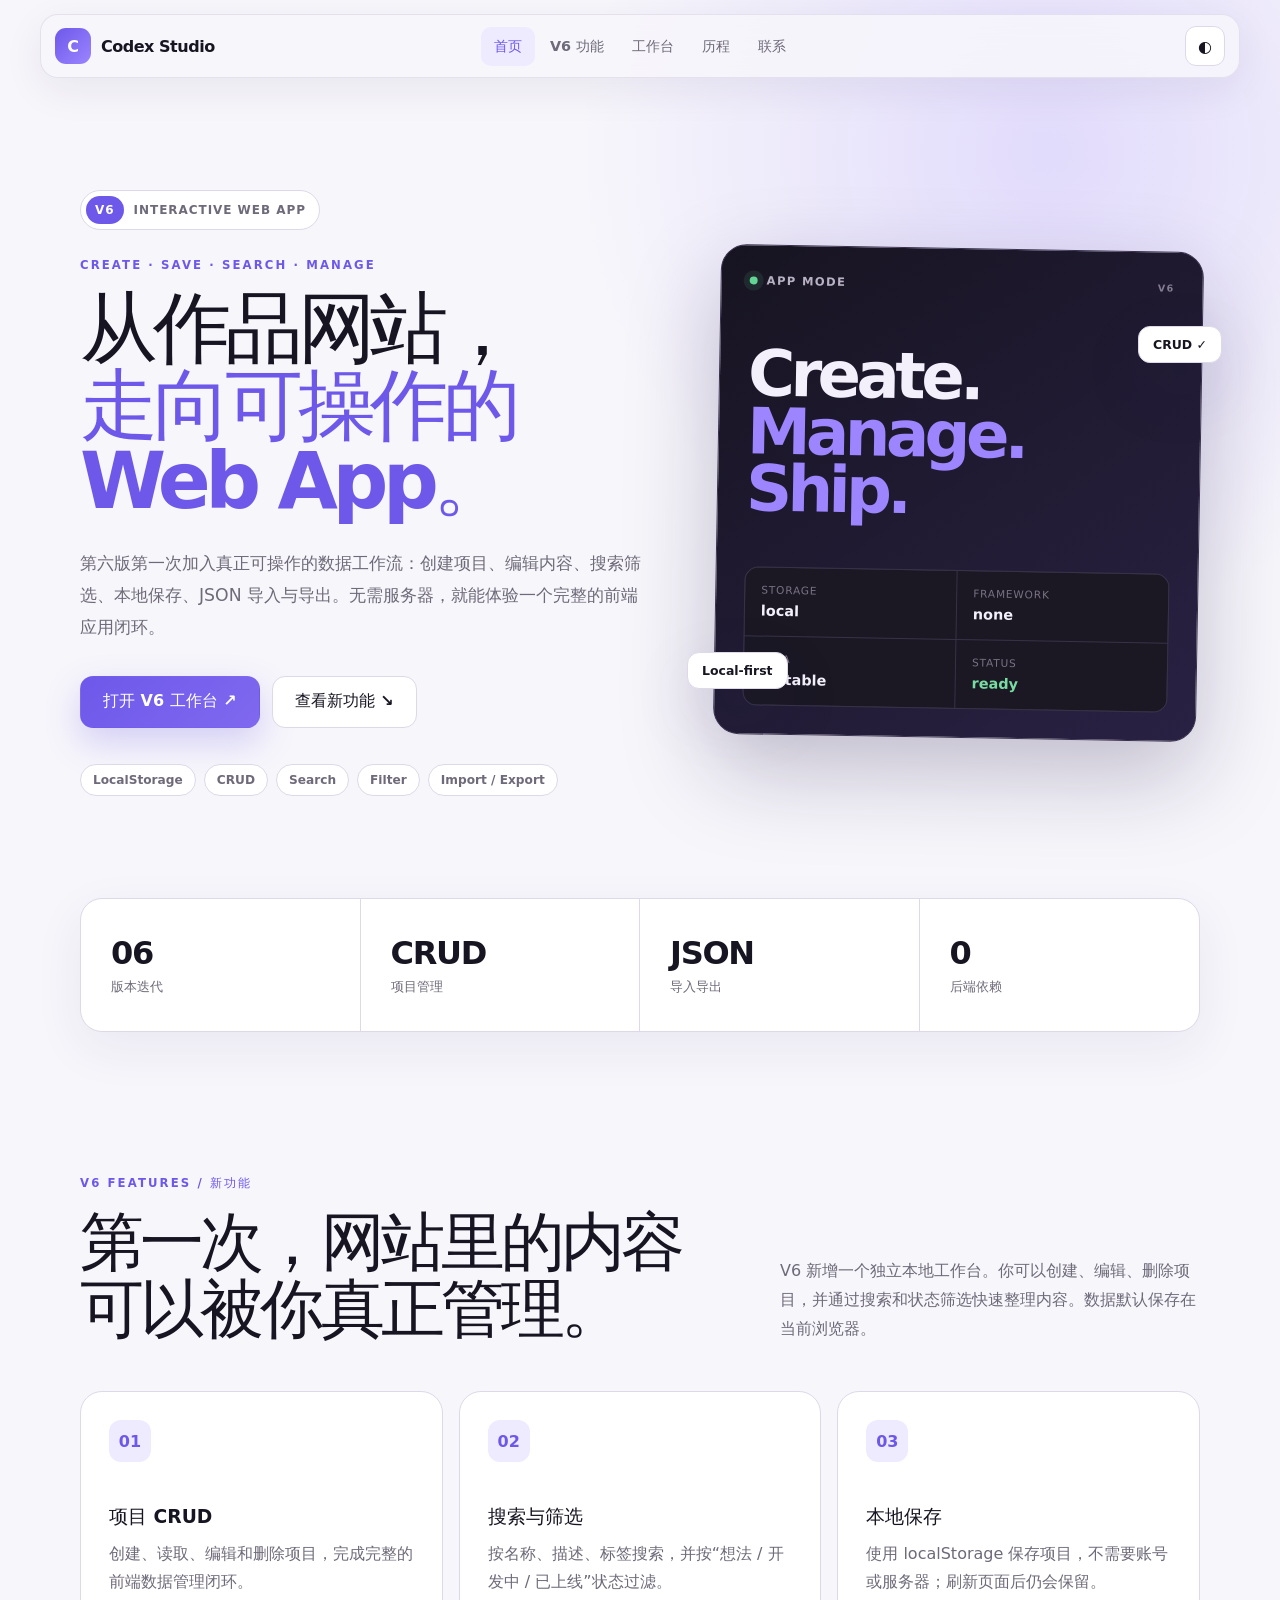
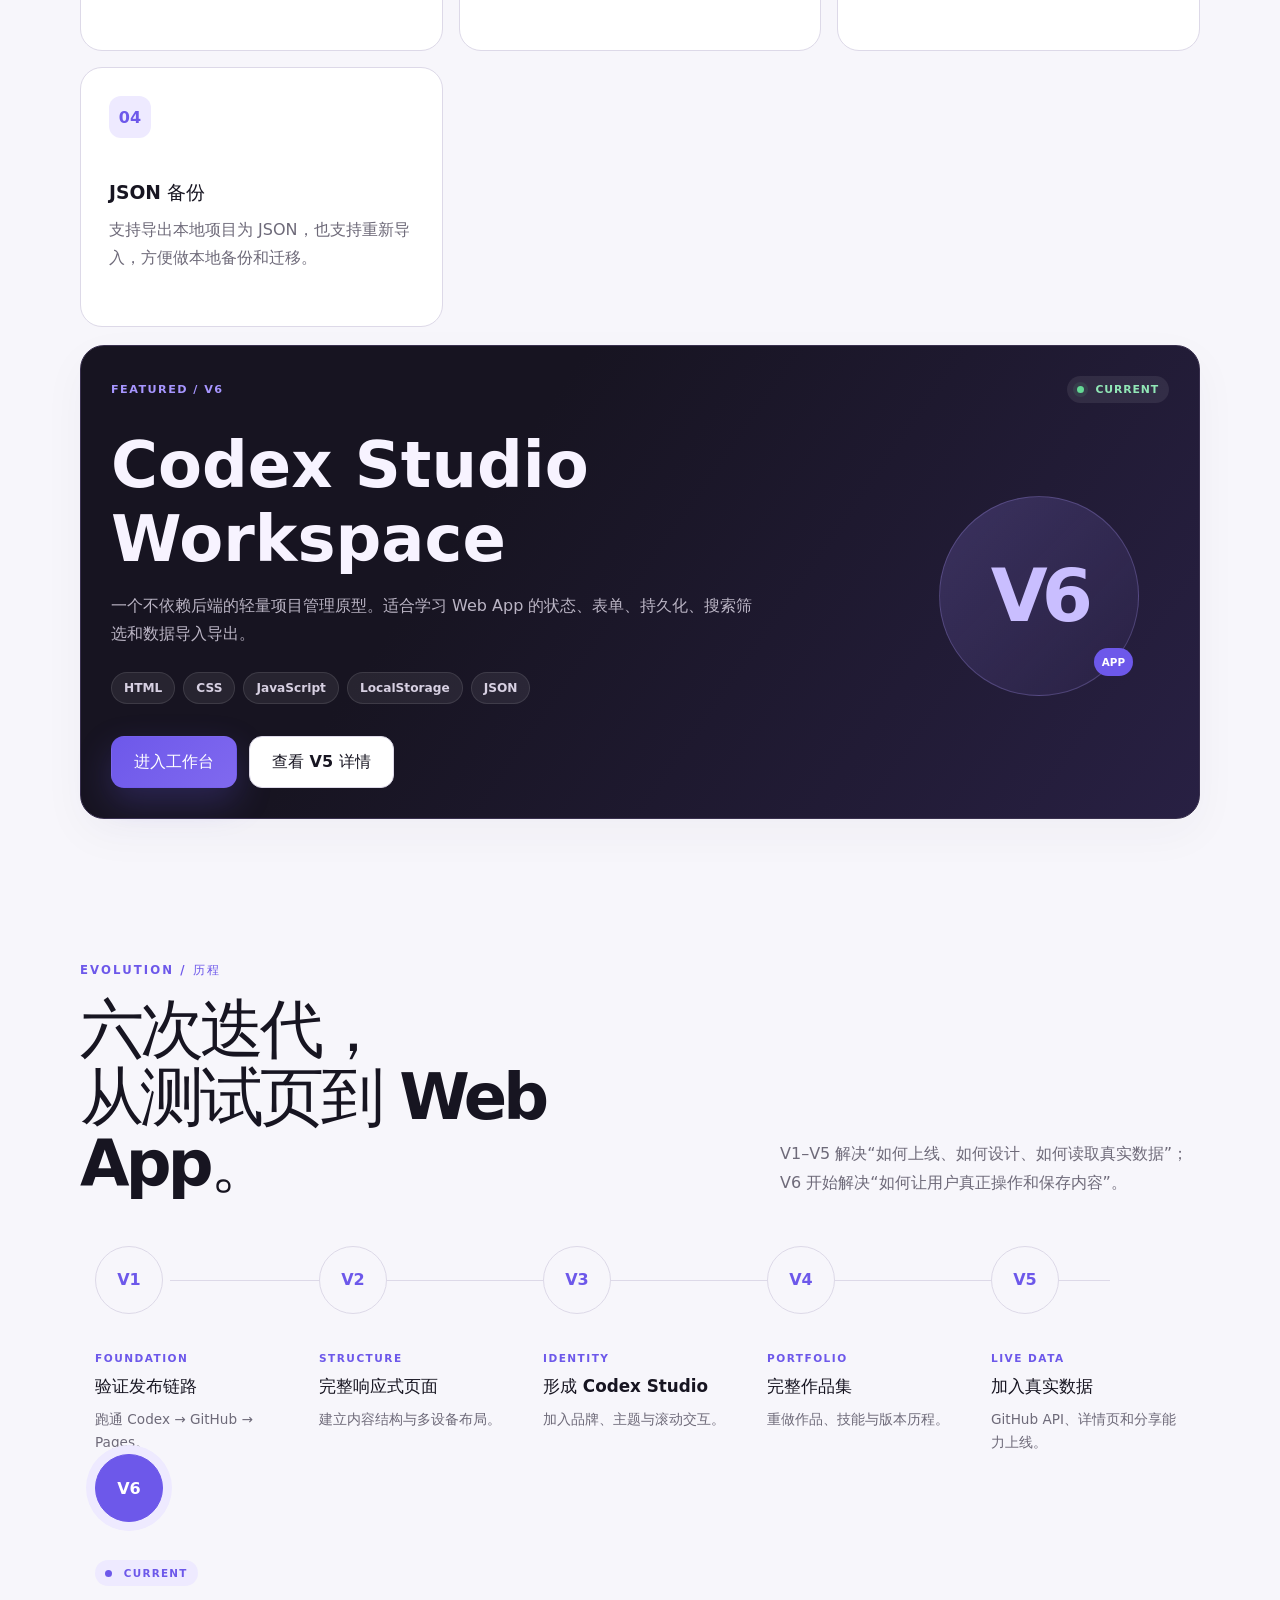
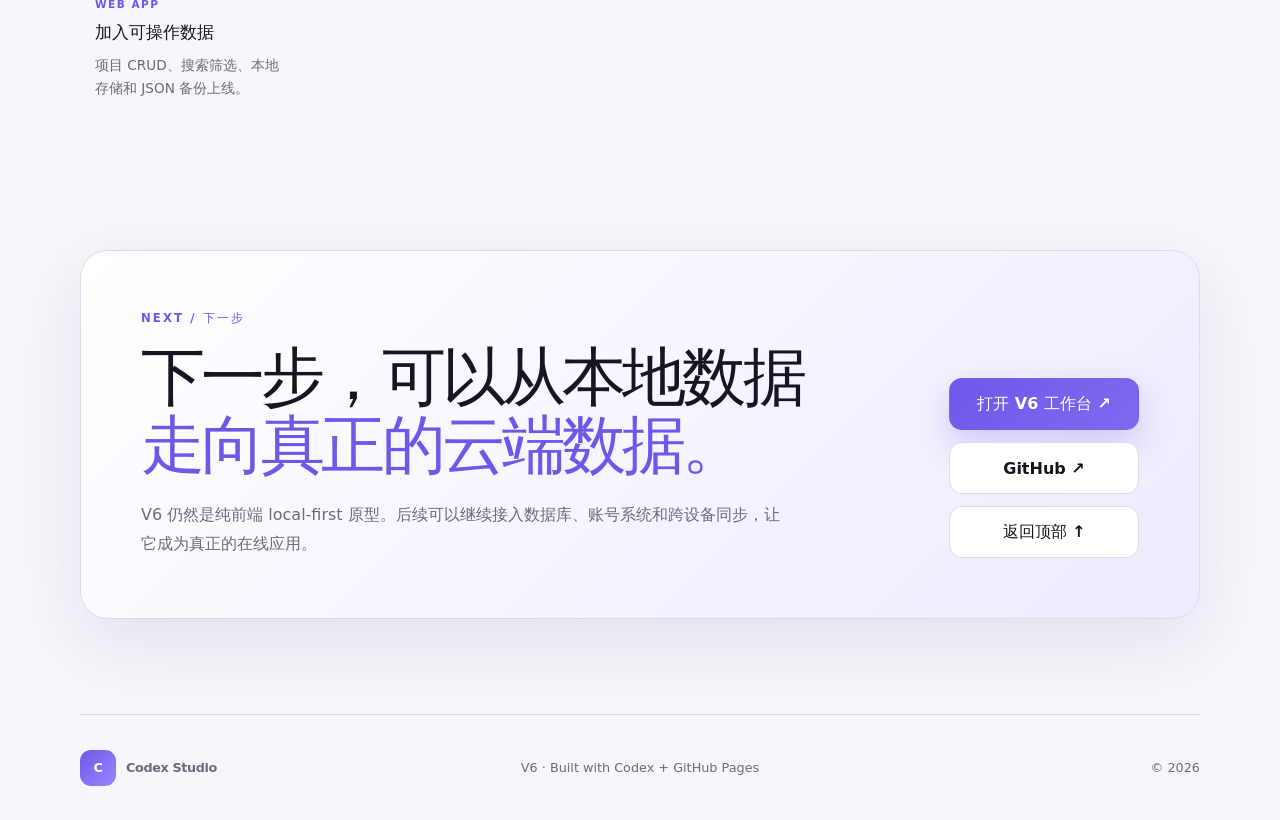
==== commit d78216a3: "Restore Codex Studio V6 on latest main" ====
--- a/index.html
+++ b/index.html
@@ -1,111 +1 @@
-<!doctype html>
-<html lang="zh-CN">
-<head>
-  <meta charset="UTF-8">
-  <meta name="viewport" content="width=device-width, initial-scale=1">
-  <meta name="description" content="PACKFORM T1 背包三角片全自动缝制工作站概念方案：市场设备路线、完整工艺、参数与产能测算。">
-  <meta name="theme-color" content="#f4f2ed">
-  <title>PACKFORM T1｜背包三角片全自动工作站</title>
-  <link rel="stylesheet" href="style-v5.css">
-</head>
-<body>
-  <a class="skip-link" href="#main">跳到主要内容</a>
-  <div class="progress" id="progress" aria-hidden="true"></div>
-
-  <header class="site-header">
-    <a class="brand" href="#home" aria-label="PACKFORM 首页"><span class="brand-icon">PF</span><span>PACKFORM<small>AUTOMATION LAB</small></span></a>
-    <nav id="site-nav" aria-label="主导航">
-      <a href="#market">市场设备</a><a href="#solution">方案设计</a><a href="#process">工作流程</a><a href="#specs">技术参数</a><a href="#roi">产能测算</a>
-    </nav>
-    <a class="header-cta" href="#contact">获取方案 <span>↗</span></a>
-    <button class="menu-button" id="menu-button" type="button" aria-expanded="false" aria-controls="site-nav" aria-label="打开导航菜单"><span></span><span></span></button>
-  </header>
-
-  <main id="main">
-    <section class="hero shell" id="home">
-      <div class="hero-copy reveal">
-        <div class="kicker"><i></i> 概念方案 · 2026</div>
-        <h1>一片三角，<br><em>一条自动产线。</em></h1>
-        <p>面向背包肩带根部的三角补强片，将上料、定位、折边、缝制、收料整合为一台紧凑型自动化工作站。</p>
-        <div class="hero-actions"><a class="button primary" href="#solution">查看整机方案 <span>↓</span></a><a class="text-link" href="#market">先了解市面设备 <span>↗</span></a></div>
-        <dl class="hero-metrics"><div><dt>≤ 12<small>秒</small></dt><dd>目标单片节拍</dd></div><div><dt>± 0.5<small>mm</small></dt><dd>视觉定位精度</dd></div><div><dt>1 <small>人</small></dt><dd>可照看 2–3 台</dd></div></dl>
-      </div>
-      <div class="machine-stage reveal" aria-label="PACKFORM T1 机器概念图">
-        <div class="stage-label">T1 / AUTO CELL <span>01</span></div>
-        <svg class="machine-svg" viewBox="0 0 720 610" role="img" aria-labelledby="machine-title machine-desc">
-          <title id="machine-title">PACKFORM T1 全自动三角片缝制工作站</title><desc id="machine-desc">带振动盘、视觉定位、机械手与缝纫模组的封闭式自动设备概念图</desc>
-          <defs><linearGradient id="body" x1="0" y1="0" x2="1" y2="1"><stop stop-color="#f8f7f3"/><stop offset="1" stop-color="#d9d7cf"/></linearGradient><linearGradient id="glass"><stop stop-color="#283c3b" stop-opacity=".92"/><stop offset="1" stop-color="#10201f" stop-opacity=".98"/></linearGradient></defs>
-          <ellipse cx="372" cy="555" rx="290" ry="29" fill="#102523" opacity=".13"/>
-          <path d="M153 152h444l45 356H108z" fill="url(#body)" stroke="#a6a59e" stroke-width="2"/><path d="M183 180h378l24 229H154z" fill="url(#glass)" stroke="#74817e" stroke-width="3"/>
-          <path d="M189 417h373l13 90H173z" fill="#20312f"/><path d="M215 507h44v47h-44zm292 0h44v47h-44z" fill="#152421"/>
-          <path d="M261 204h76v116h-76z" fill="#e3e2dc"/><path d="M282 316h35v54h-35z" fill="#b5b4ac"/><circle cx="299" cy="300" r="15" fill="#ff5a36"/>
-          <path d="M376 225l55 32-22 38-36-19-43 61" fill="none" stroke="#d6d5cd" stroke-width="22" stroke-linecap="round" stroke-linejoin="round"/><circle cx="426" cy="259" r="13" fill="#ff5a36"/><circle cx="335" cy="337" r="13" fill="#ff5a36"/>
-          <path d="M266 383h224l-30-58H299z" fill="#b7b7ad"/><path d="M352 327l72 7-33 46z" fill="#f0b21d" stroke="#fff4ce" stroke-width="3"/>
-          <circle cx="535" cy="215" r="9" fill="#5be1b4"/><path d="M522 234h27" stroke="#70827e" stroke-width="4"/>
-          <path d="M110 150l-46-18 20-74 106 31-13 48" fill="#d9d8d0" stroke="#9d9c95" stroke-width="2"/><ellipse cx="124" cy="89" rx="60" ry="25" fill="#20312f"/><path d="M89 88c22-17 52-17 73 0-25 8-48 8-73 0z" fill="#f0b21d"/>
-          <rect x="117" y="449" width="101" height="36" rx="4" fill="#f0b21d"/><text x="168" y="472" text-anchor="middle" font-size="16" font-weight="900" fill="#102523">PACKFORM</text>
-          <g fill="#fff" font-size="12" font-family="sans-serif"><text x="167" y="202">安全门</text><text x="467" y="296">六轴取料</text><text x="238" y="345">缝制头</text></g>
-        </svg>
-        <div class="machine-badge"><span>DESIGN</span><strong>PF—T1</strong><small>TRIANGLE PATCH CELL</small></div>
-      </div>
-    </section>
-
-    <section class="intro-strip"><div class="shell"><p>从「人找片、人对位、人踩机」</p><span></span><strong>到「整叠投料，成品流出」</strong></div></section>
-
-    <section class="section shell" id="market">
-      <div class="section-head reveal"><div><span class="section-no">01 / MARKET</span><h2>现在市面上，<br>主要是这四类机器。</h2></div><p>“三角片机器”通常不是单一标准机名。按自动化边界，常见方案从电脑花样机到定制整线不等；采购时要特别确认是否包含<strong>自动上料、折边与收料</strong>。</p></div>
-      <div class="market-grid">
-        <article class="market-card reveal"><span class="level">常见 / 成熟</span><div class="market-icon">01</div><h3>电脑花样机</h3><p>人工摆片，模板压紧后自动走三角线迹。适合多款小批量，是目前最通用的方案。</p><ul><li>柔性高、换款快</li><li>仍依赖熟练摆料</li><li>代表：Brother、JUKI、杰克等</li></ul></article>
-        <article class="market-card reveal"><span class="level">半自动</span><div class="market-icon">02</div><h3>模板缝纫工作站</h3><p>专用压框、激光指示或视觉辅助，一次装夹完成轮廓与加固线。</p><ul><li>一致性优于手摆</li><li>每次仍需人工取放</li><li>适合中等批量</li></ul></article>
-        <article class="market-card reveal"><span class="level">工序设备</span><div class="market-icon">03</div><h3>裁切 / 折边单机</h3><p>电脑切带机、冲裁机和热折边机分别处理织带、皮片与边缘定型。</p><ul><li>单工序速度快</li><li>设备间需要周转</li><li>适合拆分式产线</li></ul></article>
-        <article class="market-card dark reveal"><span class="level">少量 / 定制</span><div class="market-icon">04</div><h3>机器人集成线</h3><p>振动盘或料仓配合视觉、机械手与模板机，实现自动取料和缝制。</p><ul><li>自动化边界最完整</li><li>需针对材料打样</li><li>投入与验证周期较高</li></ul></article>
-      </div>
-      <aside class="note reveal"><strong>采购判断</strong><p>如果供应商所称“全自动”仍需要操作员逐片对位，它更准确地属于<strong>自动缝制 / 半自动上下料</strong>。真正的整线应明确处理粘连、正反面、缺料、断线与不良品分流。</p></aside>
-    </section>
-
-    <section class="solution-section section" id="solution">
-      <div class="shell">
-        <div class="section-head light reveal"><div><span class="section-no">02 / CONCEPT</span><h2>为三角片而生的<br>全自动工作站。</h2></div><p>PACKFORM T1 采用双料仓与视觉引导：三角片、织带分别供料，六轴机械手完成组合，伺服模板缝纫头完成轮廓与加固线。</p></div>
-        <div class="solution-layout">
-          <div class="station-list reveal" role="list">
-            <button class="station active" data-station="feed"><span>01</span><div><strong>柔性供料</strong><small>防粘连 · 缺料预警</small></div><i>+</i></button>
-            <button class="station" data-station="vision"><span>02</span><div><strong>AI 视觉定位</strong><small>正反识别 · 轮廓补偿</small></div><i>+</i></button>
-            <button class="station" data-station="fold"><span>03</span><div><strong>热压预折</strong><small>三边定型 · 温控闭环</small></div><i>+</i></button>
-            <button class="station" data-station="sew"><span>04</span><div><strong>数控缝制</strong><small>自动换花样 · 断线检测</small></div><i>+</i></button>
-            <button class="station" data-station="out"><span>05</span><div><strong>检测收料</strong><small>线迹复检 · OK/NG 分流</small></div><i>+</i></button>
-          </div>
-          <div class="station-visual reveal">
-            <div class="visual-top"><span id="station-code">STATION 01</span><i>LIVE</i></div>
-            <div class="triangle-demo"><span class="scan"></span><div class="patch"><b>PF</b></div><div class="crosshair"></div></div>
-            <div class="visual-copy"><h3 id="station-title">双仓柔性供料</h3><p id="station-text">织带卷自动定长切断；三角片由阶梯料仓逐片分离，真空吸盘检测双张，减少软料粘连造成的停机。</p></div>
-          </div>
-        </div>
-      </div>
-    </section>
-
-    <section class="section shell" id="process">
-      <div class="section-head reveal"><div><span class="section-no">03 / FLOW</span><h2>从原料到成品，<br>五步闭环。</h2></div><p>模块化工艺让每个风险点都可检测、可追溯。更换产品时，调用配方并更换快拆治具即可。</p></div>
-      <ol class="process-line">
-        <li class="reveal"><span>01</span><strong>整叠投料</strong><small>皮革 / PU / 织带</small></li><li class="reveal"><span>02</span><strong>视觉抓取</strong><small>角度自动补偿</small></li><li class="reveal"><span>03</span><strong>组合预压</strong><small>可选点胶 / 热压</small></li><li class="reveal"><span>04</span><strong>自动缝制</strong><small>轮廓 + Box-X</small></li><li class="reveal"><span>05</span><strong>检测分流</strong><small>数据绑定批次</small></li>
-      </ol>
-    </section>
-
-    <section class="section shell" id="specs">
-      <div class="spec-card reveal">
-        <div class="spec-intro"><span class="section-no">04 / TARGET SPEC</span><h2>目标技术参数</h2><p>以下为概念设计指标，最终数值应以真实材料、线迹与连续生产打样结果为准。</p><div class="spec-status"><i></i> ENGINEERING CONCEPT</div></div>
-        <dl class="spec-table"><div><dt>适用尺寸</dt><dd>60–160 mm</dd></div><div><dt>适用材料</dt><dd>皮革 / PU / 织物</dd></div><div><dt>目标节拍</dt><dd>8–12 sec / pcs</dd></div><div><dt>定位精度</dt><dd>± 0.5 mm</dd></div><div><dt>花样容量</dt><dd>999 组配方</dd></div><div><dt>设备占地</dt><dd>约 2.4 × 1.8 m</dd></div><div><dt>装机功率</dt><dd>约 8 kW</dd></div><div><dt>气源要求</dt><dd>0.5–0.7 MPa</dd></div></dl>
-      </div>
-    </section>
-
-    <section class="roi-section section" id="roi"><div class="shell roi-grid">
-      <div class="roi-copy reveal"><span class="section-no">05 / CAPACITY</span><h2>算一算，<br>你的日产能。</h2><p>调整班次、工时、设备数量和目标节拍，快速得到理论产能。结果已按 85% 综合稼动率估算。</p><p class="fineprint">* 仅作方案初筛，不等同于投资回报承诺。</p></div>
-      <form class="calculator reveal" id="calculator"><div class="input-grid"><label>每天班次<input id="shifts" type="number" min="1" max="3" value="2"><span>班</span></label><label>每班工时<input id="hours" type="number" min="1" max="12" value="8"><span>小时</span></label><label>设备数量<input id="machines" type="number" min="1" max="20" value="1"><span>台</span></label><label>单片节拍<input id="cycle" type="number" min="5" max="60" value="10"><span>秒</span></label></div><div class="result"><span>预计日产能</span><strong id="capacity">4,896</strong><small>件 / 天 · OEE 85%</small></div></form>
-    </div></section>
-
-    <section class="contact shell reveal" id="contact"><div><span class="section-no">NEXT STEP</span><h2>先用你的材料，<br>跑一次节拍验证。</h2><p>为了进入机械、电气与治具详设，需要样片、织带、线迹图、日产量及现有工艺视频。</p></div><a class="button inverted" href="mailto:engineering@example.com?subject=PACKFORM%20T1%20打样需求">提交打样需求 <span>↗</span></a></section>
-  </main>
-
-  <footer><div class="shell"><a class="brand" href="#home"><span class="brand-icon">PF</span><span>PACKFORM<small>AUTOMATION LAB</small></span></a><p>背包软料工艺自动化概念方案</p><p>© 2026 PACKFORM</p></div></footer>
-  <script src="script-v5.js"></script>
-</body>
-</html>
+<!doctype html><html lang="zh-CN"><head><meta charset="UTF-8"><meta name="viewport" content="width=device-width,initial-scale=1"><meta name="description" content="Codex Studio V6：从实时 Portfolio 进一步升级为可操作的本地 Web App。"><meta name="theme-color" content="#f7f6fb"><title>Codex Studio · V6 Web App</title><script>(()=>{const s=localStorage.getItem('codex-theme');if(s==='dark'||(!s&&matchMedia('(prefers-color-scheme: dark)').matches))document.documentElement.dataset.theme='dark'})()</script><link rel="stylesheet" href="style-v5.css"></head><body><a class="skip-link" href="#main">跳到主要内容</a><div class="page-progress" id="page-progress" aria-hidden="true"></div><header class="site-header"><a class="brand" href="#home"><span class="brand-mark">C</span><span>Codex Studio</span></a><nav class="nav" id="site-nav" aria-label="主导航"><a href="#home">首页</a><a href="#features">V6 功能</a><a href="app.html">工作台</a><a href="#journey">历程</a><a href="#contact">联系</a></nav><div class="header-actions"><button class="theme-toggle" id="theme-toggle" type="button"><span>◐</span></button><button class="menu-button" id="menu-button" type="button" aria-expanded="false" aria-controls="site-nav"><span></span><span></span><span></span></button></div></header><main id="main"><section class="hero section-shell reveal" id="home"><div class="hero-copy"><div class="version-lockup"><span>V6</span><strong>Interactive Web App</strong></div><p class="eyebrow">CREATE · SAVE · SEARCH · MANAGE</p><h1>从作品网站，<br><em>走向可操作的 Web App。</em></h1><p class="hero-text">第六版第一次加入真正可操作的数据工作流：创建项目、编辑内容、搜索筛选、本地保存、JSON 导入与导出。无需服务器，就能体验一个完整的前端应用闭环。</p><div class="hero-actions"><a class="button primary" href="app.html">打开 V6 工作台 ↗</a><a class="button secondary" href="#features">查看新功能 ↘</a></div><ul class="hero-tech"><li>LocalStorage</li><li>CRUD</li><li>Search</li><li>Filter</li><li>Import / Export</li></ul></div><div class="hero-art"><div class="signal-card"><div class="signal-top"><span class="live-dot"></span><span>APP MODE</span><small>V6</small></div><div class="signal-title">Create.<br><b>Manage. Ship.</b></div><div class="signal-grid"><div><span>Storage</span><strong>local</strong></div><div><span>Framework</span><strong>none</strong></div><div><span>Data</span><strong>editable</strong></div><div><span>Status</span><strong class="online">ready</strong></div></div></div><span class="float-chip chip-one">CRUD ✓</span><span class="float-chip chip-two">Local-first</span></div></section><section class="stats section-shell reveal"><article><strong>06</strong><span>版本迭代</span></article><article><strong>CRUD</strong><span>项目管理</span></article><article><strong>JSON</strong><span>导入导出</span></article><article><strong>0</strong><span>后端依赖</span></article></section><section class="section-shell section-block" id="features"><div class="section-heading reveal"><div><p class="eyebrow">V6 FEATURES / 新功能</p><h2>第一次，网站里的内容<br>可以被你真正管理。</h2></div><p>V6 新增一个独立本地工作台。你可以创建、编辑、删除项目，并通过搜索和状态筛选快速整理内容。数据默认保存在当前浏览器。</p></div><div class="feature-grid"><article class="feature-card reveal"><span>01</span><h3>项目 CRUD</h3><p>创建、读取、编辑和删除项目，完成完整的前端数据管理闭环。</p></article><article class="feature-card reveal"><span>02</span><h3>搜索与筛选</h3><p>按名称、描述、标签搜索，并按“想法 / 开发中 / 已上线”状态过滤。</p></article><article class="feature-card reveal"><span>03</span><h3>本地保存</h3><p>使用 localStorage 保存项目，不需要账号或服务器；刷新页面后仍会保留。</p></article><article class="feature-card reveal"><span>04</span><h3>JSON 备份</h3><p>支持导出本地项目为 JSON，也支持重新导入，方便做本地备份和迁移。</p></article></div><article class="project-card featured reveal"><div class="project-top"><span class="project-index">FEATURED / V6</span><span class="status current"><i></i> Current</span></div><div class="featured-content"><div><h3>Codex Studio Workspace</h3><p>一个不依赖后端的轻量项目管理原型。适合学习 Web App 的状态、表单、持久化、搜索筛选和数据导入导出。</p><ul class="tag-list"><li>HTML</li><li>CSS</li><li>JavaScript</li><li>LocalStorage</li><li>JSON</li></ul><div class="project-actions"><a class="button primary" href="app.html">进入工作台</a><a class="button secondary" href="project.html">查看 V5 详情</a></div></div><div class="project-monogram">V6<span>APP</span></div></div></article></section><section class="section-shell section-block" id="journey"><div class="section-heading reveal"><div><p class="eyebrow">EVOLUTION / 历程</p><h2>六次迭代，<br>从测试页到 Web App。</h2></div><p>V1–V5 解决“如何上线、如何设计、如何读取真实数据”；V6 开始解决“如何让用户真正操作和保存内容”。</p></div><div class="timeline"><article class="reveal"><div class="timeline-marker">V1</div><div><p class="timeline-date">FOUNDATION</p><h3>验证发布链路</h3><p>跑通 Codex → GitHub → Pages。</p></div></article><article class="reveal"><div class="timeline-marker">V2</div><div><p class="timeline-date">STRUCTURE</p><h3>完整响应式页面</h3><p>建立内容结构与多设备布局。</p></div></article><article class="reveal"><div class="timeline-marker">V3</div><div><p class="timeline-date">IDENTITY</p><h3>形成 Codex Studio</h3><p>加入品牌、主题与滚动交互。</p></div></article><article class="reveal"><div class="timeline-marker">V4</div><div><p class="timeline-date">PORTFOLIO</p><h3>完整作品集</h3><p>重做作品、技能与版本历程。</p></div></article><article class="reveal"><div class="timeline-marker">V5</div><div><p class="timeline-date">LIVE DATA</p><h3>加入真实数据</h3><p>GitHub API、详情页和分享能力上线。</p></div></article><article class="active reveal"><div class="timeline-marker">V6</div><div><div class="current-label"><i></i> CURRENT</div><p class="timeline-date">WEB APP</p><h3>加入可操作数据</h3><p>项目 CRUD、搜索筛选、本地存储和 JSON 备份上线。</p></div></article></div></section><section class="contact section-shell reveal" id="contact"><div><p class="eyebrow">NEXT / 下一步</p><h2>下一步，可以从本地数据<br><em>走向真正的云端数据。</em></h2><p>V6 仍然是纯前端 local-first 原型。后续可以继续接入数据库、账号系统和跨设备同步，让它成为真正的在线应用。</p></div><div class="contact-actions"><a class="button primary" href="app.html">打开 V6 工作台 ↗</a><a class="button secondary" href="https://github.com/1042963113-cmyk/codex-test" target="_blank" rel="noreferrer">GitHub ↗</a><a class="button secondary" href="#home">返回顶部 ↑</a></div></section></main><footer class="site-footer"><a class="brand" href="#home"><span class="brand-mark">C</span><span>Codex Studio</span></a><p>V6 · Built with Codex + GitHub Pages</p><p>© 2026</p></footer><script src="script-v5.js"></script></body></html>
--- a/style-v5.css
+++ b/style-v5.css
@@ -1,12 +1 @@
-@import url('https://fonts.googleapis.com/css2?family=DM+Sans:wght@400;500;600;700&family=Noto+Sans+SC:wght@400;500;600;700;800;900&display=swap');
-:root{--ink:#102523;--muted:#66716e;--paper:#f4f2ed;--white:#fff;--line:#d7d7cf;--yellow:#f2b91f;--orange:#ff5634;--mint:#8ce0c3;--dark:#132825;font-family:"DM Sans","Noto Sans SC",sans-serif;color:var(--ink);background:var(--paper);font-synthesis:none}*{box-sizing:border-box}html{scroll-behavior:smooth;scroll-padding-top:90px}body{margin:0;overflow-x:hidden;background:var(--paper)}a{color:inherit;text-decoration:none}button,input{font:inherit}.shell{width:min(1180px,calc(100% - 48px));margin-inline:auto}.skip-link{position:fixed;z-index:100;top:10px;left:10px;padding:10px 16px;color:#fff;background:var(--ink);transform:translateY(-160%)}.skip-link:focus{transform:none}.progress{position:fixed;z-index:90;inset:0 auto auto 0;width:0;height:3px;background:var(--orange)}
-.site-header{position:sticky;z-index:50;top:0;display:grid;grid-template-columns:1fr auto 1fr;align-items:center;height:76px;padding:0 max(24px,calc((100vw - 1180px)/2));background:rgba(244,242,237,.91);border-bottom:1px solid var(--line);backdrop-filter:blur(18px)}.brand{display:flex;align-items:center;gap:11px;width:max-content;font-size:.92rem;font-weight:900;line-height:1;letter-spacing:.02em}.brand-icon{display:grid;width:38px;height:38px;place-items:center;color:var(--paper);background:var(--ink);border-radius:50%;font-size:.72rem}.brand small{display:block;margin-top:5px;color:var(--muted);font-size:.52rem;letter-spacing:.13em}.site-header nav{display:flex;gap:30px}.site-header nav a{color:#43524f;font-size:.78rem;font-weight:700}.site-header nav a:hover,.site-header nav a.active{color:var(--orange)}.header-cta{justify-self:end;padding-bottom:5px;border-bottom:1px solid var(--ink);font-size:.8rem;font-weight:800}.header-cta span{margin-left:20px}.menu-button{display:none}
-.hero{display:grid;grid-template-columns:.9fr 1.1fr;gap:50px;align-items:center;min-height:calc(100vh - 76px);padding-block:72px}.kicker{display:flex;align-items:center;gap:9px;margin-bottom:25px;color:var(--muted);font-size:.72rem;font-weight:700;letter-spacing:.12em}.kicker i{width:8px;height:8px;background:var(--orange);border-radius:50%;box-shadow:0 0 0 5px rgba(255,86,52,.12)}h1{margin:0;font-size:clamp(4rem,6.7vw,7rem);line-height:.96;letter-spacing:-.075em}h1 em{color:var(--orange);font-style:normal}.hero-copy>p{max-width:590px;margin:28px 0;color:var(--muted);font-size:1.03rem;line-height:1.9}.hero-actions{display:flex;align-items:center;gap:28px}.button{display:inline-flex;align-items:center;justify-content:space-between;gap:35px;min-height:56px;padding:0 23px;border:0;font-weight:800}.primary{color:white;background:var(--ink)}.button:hover{transform:translateY(-2px)}.text-link{font-size:.84rem;font-weight:800;border-bottom:1px solid var(--ink);padding:8px 0}.text-link span{margin-left:20px}.hero-metrics{display:grid;grid-template-columns:repeat(3,1fr);gap:0;margin:48px 0 0;padding-top:26px;border-top:1px solid var(--line)}.hero-metrics div+div{padding-left:20px;border-left:1px solid var(--line)}.hero-metrics dt{font-size:1.8rem;font-weight:900;letter-spacing:-.05em}.hero-metrics dt small{font-size:.65rem;margin-left:3px}.hero-metrics dd{margin:6px 0 0;color:var(--muted);font-size:.7rem}.machine-stage{position:relative;min-width:0;background:#dcdad3;border-radius:2px}.stage-label{position:absolute;z-index:2;top:20px;right:20px;left:20px;display:flex;justify-content:space-between;color:#56625f;font-size:.65rem;font-weight:800;letter-spacing:.12em}.machine-svg{display:block;width:100%;height:auto}.machine-badge{position:absolute;right:-18px;bottom:22px;width:142px;padding:15px;color:white;background:var(--orange);box-shadow:0 16px 30px rgba(56,35,25,.18)}.machine-badge span,.machine-badge small{display:block;font-size:.54rem;letter-spacing:.1em}.machine-badge strong{display:block;margin:5px 0;font-size:1.25rem}.intro-strip{color:white;background:var(--ink)}.intro-strip .shell{display:flex;align-items:center;justify-content:center;gap:30px;min-height:92px;font-size:1.02rem}.intro-strip span{width:80px;height:1px;background:var(--mint)}.intro-strip strong{color:var(--mint)}
-.section{padding-block:132px}.section-head{display:grid;grid-template-columns:1.1fr .7fr;gap:100px;align-items:end;margin-bottom:58px}.section-no{display:block;margin-bottom:22px;color:var(--orange);font-size:.65rem;font-weight:900;letter-spacing:.16em}.section-head h2,.roi-copy h2,.contact h2{margin:0;font-size:clamp(2.8rem,5vw,5.3rem);line-height:1.05;letter-spacing:-.065em}.section-head>p{margin:0;color:var(--muted);line-height:1.85}.section-head>p strong{color:var(--ink)}.market-grid{display:grid;grid-template-columns:repeat(4,1fr);gap:1px;background:var(--line);border:1px solid var(--line)}.market-card{position:relative;min-height:440px;padding:25px;background:var(--white)}.market-card.dark{color:white;background:var(--ink)}.level{display:inline-block;padding:6px 9px;color:var(--muted);background:var(--paper);font-size:.6rem;font-weight:800}.dark .level{color:var(--mint);background:rgba(255,255,255,.09)}.market-icon{margin:55px 0 30px;color:var(--orange);font-size:2.8rem;font-weight:900;letter-spacing:-.08em}.market-card h3{font-size:1.2rem}.market-card p{min-height:88px;color:var(--muted);font-size:.83rem;line-height:1.7}.dark p,.dark li{color:#aebbb7}.market-card ul{margin:24px 0 0;padding:20px 0 0;border-top:1px solid var(--line);list-style:none}.dark ul{border-color:#37504c}.market-card li{margin:8px 0;color:#56625f;font-size:.72rem}.market-card li::before{content:"—";margin-right:7px;color:var(--orange)}.note{display:grid;grid-template-columns:170px 1fr;gap:30px;margin-top:24px;padding:26px 30px;background:#ece9df;border-left:4px solid var(--yellow)}.note p{margin:0;color:var(--muted);font-size:.84rem;line-height:1.75}.note p strong{color:var(--ink)}
-.solution-section{color:white;background:var(--dark)}.section-head.light p{color:#9eaca8}.solution-layout{display:grid;grid-template-columns:.72fr 1.28fr;gap:50px}.station-list{border-top:1px solid #40534f}.station{display:grid;grid-template-columns:38px 1fr auto;gap:13px;align-items:center;width:100%;padding:20px 2px;color:#a7b3b0;background:none;border:0;border-bottom:1px solid #40534f;text-align:left;cursor:pointer}.station>span{font-size:.67rem}.station strong,.station small{display:block}.station strong{color:inherit;font-size:.95rem}.station small{margin-top:5px;color:#778985;font-size:.65rem}.station i{font-style:normal;font-size:1.3rem}.station.active{color:var(--yellow)}.station.active i{transform:rotate(45deg)}.station-visual{position:relative;min-height:540px;padding:25px;background:#e5e3dc;color:var(--ink)}.visual-top{display:flex;justify-content:space-between;color:#68736f;font-size:.63rem;font-weight:800;letter-spacing:.13em}.visual-top i{color:#3c7c69;font-style:normal}.triangle-demo{position:relative;display:grid;height:330px;place-items:center;overflow:hidden;background-image:linear-gradient(#d2d1ca 1px,transparent 1px),linear-gradient(90deg,#d2d1ca 1px,transparent 1px);background-size:35px 35px}.patch{display:grid;width:225px;aspect-ratio:1.2;place-items:center;background:var(--yellow);clip-path:polygon(50% 0,100% 100%,0 100%);filter:drop-shadow(0 17px 12px rgba(16,37,35,.2))}.patch::after{position:absolute;width:178px;aspect-ratio:1.2;border:2px dashed #765e19;clip-path:polygon(50% 0,100% 100%,0 100%);content:""}.patch b{margin-top:72px;font-size:1.5rem}.scan{position:absolute;z-index:2;width:100%;height:2px;background:var(--orange);box-shadow:0 0 15px var(--orange);animation:scan 3s ease-in-out infinite}.crosshair{position:absolute;width:280px;height:280px;border:1px solid rgba(255,86,52,.6);border-radius:50%}.crosshair::before,.crosshair::after{position:absolute;background:var(--orange);content:""}.crosshair::before{top:50%;left:-20px;width:320px;height:1px}.crosshair::after{top:-20px;left:50%;width:1px;height:320px}@keyframes scan{0%,100%{transform:translateY(-120px)}50%{transform:translateY(120px)}}.visual-copy{display:grid;grid-template-columns:.7fr 1fr;gap:35px;padding:24px 5px 0;border-top:1px solid #c1c1ba}.visual-copy h3{margin:0;font-size:1.35rem}.visual-copy p{margin:0;color:var(--muted);font-size:.78rem;line-height:1.7}
-.process-line{display:grid;grid-template-columns:repeat(5,1fr);margin:0;padding:0;border:1px solid var(--line);list-style:none}.process-line li{position:relative;min-height:190px;padding:25px;border-right:1px solid var(--line)}.process-line li:last-child{border:0}.process-line li:not(:last-child)::after{position:absolute;z-index:2;top:50%;right:-12px;display:grid;width:23px;height:23px;place-items:center;background:var(--paper);border:1px solid var(--line);border-radius:50%;content:"→";font-size:.65rem}.process-line span,.process-line strong,.process-line small{display:block}.process-line span{color:var(--orange);font-size:.65rem;font-weight:800}.process-line strong{margin-top:65px}.process-line small{margin-top:7px;color:var(--muted)}.spec-card{display:grid;grid-template-columns:.8fr 1.2fr;color:white;background:var(--ink)}.spec-intro{padding:52px}.spec-intro h2{margin:0;font-size:3rem;letter-spacing:-.05em}.spec-intro p{color:#9eaca8;line-height:1.75}.spec-status{margin-top:60px;color:var(--mint);font-size:.62rem;font-weight:800;letter-spacing:.12em}.spec-status i{display:inline-block;width:7px;height:7px;margin-right:8px;background:var(--mint);border-radius:50%}.spec-table{display:grid;grid-template-columns:1fr 1fr;margin:0;background:#29403c}.spec-table div{padding:29px;border-right:1px solid #425752;border-bottom:1px solid #425752}.spec-table dt{color:#95a49f;font-size:.68rem}.spec-table dd{margin:10px 0 0;font-size:1.12rem;font-weight:800}
-.roi-section{background:var(--yellow)}.roi-grid{display:grid;grid-template-columns:.8fr 1.2fr;gap:100px;align-items:center}.roi-copy .section-no{color:#6c5514}.roi-copy>p{max-width:460px;line-height:1.75}.fineprint{font-size:.7rem;opacity:.65}.calculator{padding:38px;background:var(--paper)}.input-grid{display:grid;grid-template-columns:1fr 1fr;gap:18px}.input-grid label{position:relative;color:var(--muted);font-size:.7rem}.input-grid input{width:100%;margin-top:8px;padding:17px 45px 17px 15px;color:var(--ink);background:white;border:1px solid var(--line);font-size:1.1rem;font-weight:800}.input-grid label span{position:absolute;right:14px;bottom:18px}.result{display:grid;grid-template-columns:1fr auto;align-items:end;margin-top:25px;padding-top:25px;border-top:1px solid var(--line)}.result span{align-self:start;font-size:.75rem}.result strong{grid-row:1/3;grid-column:2;font-size:3.7rem;letter-spacing:-.07em}.result small{color:var(--muted);font-size:.65rem}.contact{display:flex;align-items:end;justify-content:space-between;margin-block:110px;padding:55px;background:white;border-top:5px solid var(--orange)}.contact p{color:var(--muted)}.inverted{color:var(--ink);background:var(--yellow)}footer{color:#a5b3af;background:var(--ink)}footer .shell{display:grid;grid-template-columns:1fr auto 1fr;align-items:center;min-height:120px;font-size:.7rem}footer .brand-icon{color:var(--ink);background:var(--yellow)}footer p:last-child{text-align:right}
-.reveal{opacity:0;transform:translateY(22px);transition:opacity .65s,transform .65s}.reveal.visible{opacity:1;transform:none}:focus-visible{outline:3px solid var(--orange);outline-offset:3px}
-@media(max-width:980px){.site-header{grid-template-columns:1fr auto}.site-header nav{position:absolute;top:76px;right:20px;display:none;width:240px;padding:15px;background:var(--white);box-shadow:0 20px 45px rgba(16,37,35,.15)}.site-header nav.open{display:flex;flex-direction:column;gap:4px}.site-header nav a{padding:12px}.header-cta{display:none}.menu-button{display:grid;gap:5px;width:40px;height:40px;padding:11px;background:none;border:1px solid var(--line)}.menu-button span{height:2px;background:var(--ink)}.hero{grid-template-columns:1fr;padding-top:80px}.hero-copy{max-width:700px}.machine-stage{width:min(700px,100%);margin:auto}.market-grid{grid-template-columns:1fr 1fr}.solution-layout,.roi-grid{grid-template-columns:1fr}.station-list{display:grid;grid-template-columns:1fr 1fr}.station{padding-right:14px}.process-line{grid-template-columns:repeat(3,1fr)}.process-line li:nth-child(3){border-right:0}.spec-card{grid-template-columns:1fr}.contact{align-items:flex-start;gap:30px;flex-direction:column}}
-@media(max-width:640px){.shell{width:min(100% - 28px,1180px)}.section{padding-block:90px}.hero{padding-block:65px}.hero h1{font-size:clamp(3.2rem,16vw,5.2rem)}.hero-actions{align-items:flex-start;flex-direction:column}.hero-metrics{grid-template-columns:1fr 1fr}.hero-metrics div:last-child{display:none}.machine-badge{right:-5px}.intro-strip .shell{align-items:flex-start;flex-direction:column;gap:10px;padding-block:25px}.intro-strip span{width:45px}.section-head{grid-template-columns:1fr;gap:25px}.market-grid{grid-template-columns:1fr}.market-card{min-height:390px}.note{grid-template-columns:1fr;gap:10px}.station-list{grid-template-columns:1fr}.station-visual{min-height:500px;padding:18px}.triangle-demo{height:300px}.visual-copy{grid-template-columns:1fr;gap:8px}.process-line{grid-template-columns:1fr}.process-line li{min-height:130px;border-right:0;border-bottom:1px solid var(--line)}.process-line strong{margin-top:35px}.process-line li:not(:last-child)::after{top:auto;right:25px;bottom:-12px;content:"↓"}.spec-intro{padding:35px 25px}.spec-table{grid-template-columns:1fr}.spec-table div{padding:22px}.roi-grid{gap:45px}.calculator{padding:24px 18px}.input-grid{grid-template-columns:1fr}.result strong{font-size:2.7rem}.contact{margin-block:70px;padding:35px 25px}.contact .button{width:100%}footer .shell{grid-template-columns:1fr;gap:12px;padding-block:30px}footer p{margin:0}footer p:last-child{text-align:left}}
-@media(prefers-reduced-motion:reduce){html{scroll-behavior:auto}.reveal{opacity:1;transform:none}.scan{animation:none}}
+:root{font-family:Inter,ui-sans-serif,system-ui,-apple-system,BlinkMacSystemFont,"Segoe UI","PingFang SC","Microsoft YaHei",sans-serif;font-synthesis:none;--bg:#f7f6fb;--surface:#fff;--surface-soft:#f0eef7;--text:#171521;--muted:#6e6a79;--line:#ddd9e8;--accent:#6d58ea;--accent2:#9c85ff;--accent-soft:#eeeaff;--header:rgba(247,246,251,.84);--shadow:0 24px 70px rgba(57,43,118,.1)}:root[data-theme="dark"]{--bg:#0d0c13;--surface:#17151f;--surface-soft:#211e2c;--text:#f5f2fc;--muted:#aaa5b7;--line:#363142;--accent:#9b89ff;--accent2:#b9aaff;--accent-soft:#2b2545;--header:rgba(13,12,19,.84);--shadow:0 28px 80px rgba(0,0,0,.32)}*{box-sizing:border-box}html{scroll-behavior:smooth;scroll-padding-top:100px}body{margin:0;overflow-x:hidden;color:var(--text);background:var(--bg);transition:background .25s,color .25s}body::before{position:absolute;z-index:-1;top:0;right:0;width:60vw;height:760px;background:radial-gradient(circle at 70% 20%,rgba(149,124,255,.22),transparent 58%);content:""}a{color:inherit;text-decoration:none}button,a{-webkit-tap-highlight-color:transparent}button{font:inherit}.skip-link{position:fixed;z-index:200;top:8px;left:8px;padding:10px 14px;color:#fff;background:var(--accent);border-radius:8px;transform:translateY(-150%)}.skip-link:focus{transform:none}.page-progress{position:fixed;z-index:100;inset:0 auto auto 0;width:0;height:3px;background:linear-gradient(90deg,var(--accent),var(--accent2))}.site-header{position:sticky;z-index:50;top:14px;display:grid;grid-template-columns:1fr auto 1fr;align-items:center;width:min(1200px,calc(100% - 32px));margin:14px auto 0;padding:11px 14px;background:var(--header);border:1px solid color-mix(in srgb,var(--line) 70%,transparent);border-radius:18px;box-shadow:0 12px 40px rgba(40,31,77,.07);backdrop-filter:blur(20px)}.brand{display:inline-flex;align-items:center;gap:10px;width:max-content;font-weight:850;letter-spacing:-.03em}.brand-mark{display:grid;width:36px;height:36px;place-items:center;color:#fff;background:linear-gradient(135deg,var(--accent),var(--accent2));border-radius:11px}.nav{display:flex;gap:2px}.nav a{padding:10px 13px;color:var(--muted);border-radius:10px;font-size:.9rem;font-weight:700}.nav a:hover,.nav a:focus-visible,.nav a.active{color:var(--accent);background:var(--accent-soft)}.header-actions{display:flex;justify-self:end;gap:8px}.theme-toggle,.menu-button{display:grid;width:40px;height:40px;padding:0;place-items:center;color:var(--text);background:var(--surface);border:1px solid var(--line);border-radius:11px;cursor:pointer}.menu-button{display:none}.menu-button span{display:block;width:17px;height:2px;background:currentColor;border-radius:2px}.section-shell{width:min(1120px,calc(100% - 40px));margin-inline:auto}.section-block{padding-top:144px}.hero{display:grid;grid-template-columns:minmax(0,1.08fr) minmax(380px,.92fr);gap:70px;align-items:center;min-height:calc(100vh - 80px);padding-block:105px 95px}.version-lockup{display:inline-flex;align-items:center;gap:10px;margin-bottom:28px;padding:5px 13px 5px 5px;color:var(--muted);background:var(--surface);border:1px solid var(--line);border-radius:999px;font-size:.75rem;text-transform:uppercase;letter-spacing:.08em}.version-lockup span{padding:7px 9px;color:#fff;background:var(--accent);border-radius:999px;font-weight:900}.eyebrow{margin:0 0 18px;color:var(--accent);font-size:.73rem;font-weight:900;letter-spacing:.18em}.hero h1{margin:0;max-width:720px;font-size:clamp(3.5rem,6.1vw,6.2rem);line-height:.98;letter-spacing:-.07em}.hero h1 em,.contact h2 em{color:var(--accent);font-style:normal}.hero-text{max-width:650px;margin:28px 0 0;color:var(--muted);font-size:1.08rem;line-height:1.85}.hero-actions,.contact-actions,.live-actions,.project-actions{display:flex;flex-wrap:wrap;gap:12px;margin-top:32px}.button{display:inline-flex;gap:14px;align-items:center;justify-content:center;min-height:52px;padding:0 22px;border:1px solid transparent;border-radius:13px;font-weight:800;cursor:pointer;transition:transform .2s,box-shadow .2s,background .2s}.button:hover,.button:focus-visible{transform:translateY(-3px)}.primary{color:#fff;background:linear-gradient(135deg,var(--accent),#8069ef);box-shadow:0 14px 34px rgba(105,87,232,.25)}.secondary{color:var(--text);background:var(--surface);border-color:var(--line)}.hero-tech,.tag-list{display:flex;flex-wrap:wrap;gap:8px;padding:0;list-style:none}.hero-tech{margin:36px 0 0}.hero-tech li,.tag-list li{padding:8px 12px;color:var(--muted);background:var(--surface);border:1px solid var(--line);border-radius:999px;font-size:.76rem;font-weight:750}.hero-art{position:relative}.signal-card{position:relative;z-index:2;overflow:hidden;padding:28px;color:#f4f0fb;background:linear-gradient(145deg,#171421,#292143);border:1px solid #39304e;border-radius:26px;box-shadow:0 35px 90px rgba(31,20,73,.25);transform:rotate(1deg)}.signal-top{display:flex;align-items:center;gap:9px;color:#b9b2c5;font-size:.72rem;font-weight:850;letter-spacing:.12em}.signal-top small{margin-left:auto;color:#847d91}.live-dot{width:8px;height:8px;background:#62d493;border-radius:50%;box-shadow:0 0 0 6px rgba(98,212,147,.1)}.signal-title{margin:58px 0 48px;font-size:clamp(3rem,5vw,5.2rem);font-weight:950;line-height:.9;letter-spacing:-.07em}.signal-title b{color:var(--accent2)}.signal-grid{display:grid;grid-template-columns:repeat(2,1fr);gap:1px;background:#383247;border:1px solid #383247;border-radius:14px;overflow:hidden}.signal-grid div{padding:16px;background:#1b1824}.signal-grid span{display:block;margin-bottom:5px;color:#797283;font-size:.66rem;text-transform:uppercase;letter-spacing:.08em}.signal-grid strong{font-size:.9rem}.online{color:#77dda2}.float-chip{position:absolute;z-index:3;padding:10px 14px;background:var(--surface);border:1px solid var(--line);border-radius:12px;box-shadow:var(--shadow);font-size:.78rem;font-weight:800}.chip-one{top:16%;right:-22px}.chip-two{bottom:10%;left:-30px}.stats{display:grid;grid-template-columns:repeat(4,1fr);overflow:hidden;background:var(--surface);border:1px solid var(--line);border-radius:22px;box-shadow:0 16px 50px rgba(55,42,110,.07)}.stats article{display:flex;min-height:132px;flex-direction:column;justify-content:center;padding:25px 30px;border-right:1px solid var(--line)}.stats article:last-child{border:0}.stats strong{font-size:2rem;letter-spacing:-.04em}.stats span{margin-top:6px;color:var(--muted);font-size:.82rem}.section-heading{display:grid;grid-template-columns:1.2fr .8fr;gap:70px;align-items:end;margin-bottom:48px}.section-heading h2,.contact h2{margin:0;font-size:clamp(2.6rem,5vw,4.7rem);line-height:1.05;letter-spacing:-.06em}.section-heading>p{margin:0;color:var(--muted);line-height:1.8}.feature-grid{display:grid;grid-template-columns:repeat(3,1fr);gap:16px;margin-bottom:18px}.feature-card{min-height:260px;padding:28px;background:var(--surface);border:1px solid var(--line);border-radius:22px}.feature-card>span{display:inline-grid;width:42px;height:42px;place-items:center;color:var(--accent);background:var(--accent-soft);border-radius:12px;font-weight:900}.feature-card h3{margin:42px 0 10px}.feature-card p{margin:0;color:var(--muted);line-height:1.75}.project-card{display:flex;min-height:420px;flex-direction:column;padding:30px;background:var(--surface);border:1px solid var(--line);border-radius:24px;box-shadow:0 15px 45px rgba(50,42,85,.04)}.project-card.featured{color:#f7f3ff;background:linear-gradient(125deg,#171421 35%,#282043);border-color:#39304e}.project-top{display:flex;align-items:center;justify-content:space-between}.project-index{color:#a796ff;font-size:.7rem;font-weight:900;letter-spacing:.13em}.status{padding:7px 10px;color:#bdb6c9;background:rgba(255,255,255,.08);border-radius:999px;font-size:.68rem;font-weight:800;text-transform:uppercase;letter-spacing:.08em}.status.current{color:#91e7b6}.status i,.current-label i{display:inline-block;width:7px;height:7px;margin-right:7px;background:#64d995;border-radius:50%;box-shadow:0 0 0 4px rgba(100,217,149,.1)}.featured-content{display:grid;grid-template-columns:1fr 230px;gap:50px;align-items:center;flex:1}.project-card h3{margin:25px 0 14px;font-size:clamp(2.7rem,5vw,4.4rem)}.project-card p{max-width:650px;color:#bbb5c5;line-height:1.75}.tag-list{margin:24px 0}.project-card .tag-list li{color:#d7d0e2;background:rgba(255,255,255,.07);border-color:rgba(255,255,255,.1)}.project-monogram{display:grid;position:relative;width:200px;aspect-ratio:1;place-items:center;color:#c9beff;background:linear-gradient(135deg,rgba(156,134,255,.22),rgba(156,134,255,.04));border:1px solid rgba(178,160,255,.25);border-radius:50%;font-size:4.6rem;font-weight:950;letter-spacing:-.08em}.project-monogram span{position:absolute;right:5px;bottom:19px;padding:8px;color:white;background:var(--accent);border-radius:999px;font-size:.65rem;letter-spacing:0}.share-feedback{min-height:1.4em;margin:10px 0 0!important;color:#a99ff7!important;font-size:.8rem}.live-section{margin-top:144px;padding-bottom:144px;background:var(--surface-soft)}.live-grid{display:grid;grid-template-columns:repeat(4,1fr);gap:14px}.live-grid article{min-height:190px;padding:24px;background:var(--surface);border:1px solid var(--line);border-radius:20px}.live-grid span{display:block;color:var(--muted);font-size:.78rem}.live-grid strong{display:block;margin:28px 0 8px;font-size:clamp(1.8rem,3vw,2.8rem);letter-spacing:-.05em;overflow-wrap:anywhere}.live-grid small{color:var(--muted)}.live-actions{margin-top:22px}.timeline{position:relative;display:grid;grid-template-columns:repeat(5,1fr);gap:0}.timeline::before{position:absolute;top:34px;right:8%;left:8%;height:1px;background:var(--line);content:""}.timeline article{position:relative;padding:0 15px}.timeline-marker{display:grid;position:relative;z-index:1;width:68px;height:68px;margin-bottom:38px;place-items:center;color:var(--accent);background:var(--bg);border:1px solid var(--line);border-radius:50%;font-weight:900}.timeline .active .timeline-marker{color:#fff;background:var(--accent);border-color:var(--accent);box-shadow:0 0 0 9px var(--accent-soft)}.timeline-date{margin:0 0 11px;color:var(--accent)!important;font-size:.66rem;font-weight:900;letter-spacing:.14em}.timeline h3{margin:0 0 10px;font-size:1.05rem}.timeline article p:last-child{margin:0;color:var(--muted);font-size:.85rem;line-height:1.7}.current-label{width:max-content;margin-bottom:12px;padding:7px 10px;color:var(--accent);background:var(--accent-soft);border-radius:999px;font-size:.65rem;font-weight:900;letter-spacing:.12em}.current-label i{background:var(--accent);box-shadow:none}.contact{display:grid;grid-template-columns:1fr auto;gap:50px;align-items:end;margin-top:150px;margin-bottom:95px;padding:60px;background:linear-gradient(135deg,var(--surface),var(--accent-soft));border:1px solid var(--line);border-radius:28px;box-shadow:var(--shadow)}.contact>div>p:last-child{max-width:650px;margin:22px 0 0;color:var(--muted);line-height:1.8}.contact-actions{flex-direction:column;min-width:190px;margin:0}.site-footer{display:grid;grid-template-columns:1fr auto 1fr;align-items:center;width:min(1120px,calc(100% - 40px));margin:auto;padding:32px 0;color:var(--muted);border-top:1px solid var(--line);font-size:.8rem}.site-footer p:last-child{text-align:right}.reveal{opacity:0;transform:translateY(24px);transition:opacity .7s,transform .7s}.reveal.is-visible{opacity:1;transform:none}:focus-visible{outline:3px solid color-mix(in srgb,var(--accent) 50%,transparent);outline-offset:3px}.detail-hero{padding:110px 0 70px}.detail-hero h1{max-width:900px;margin:0;font-size:clamp(3rem,7vw,6.5rem);line-height:.98;letter-spacing:-.07em}.detail-hero p{max-width:760px;color:var(--muted);line-height:1.85}.detail-grid{display:grid;grid-template-columns:1fr 1fr;gap:18px}.detail-card{padding:30px;background:var(--surface);border:1px solid var(--line);border-radius:22px}.detail-card h2{margin-top:0}.detail-card p,.detail-card li{color:var(--muted);line-height:1.8}.detail-card.full{grid-column:1/-1}.architecture{display:grid;grid-template-columns:repeat(4,1fr);gap:12px}.architecture div{padding:22px;background:var(--surface-soft);border-radius:16px}.architecture strong{display:block;margin-bottom:7px}.back-row{display:flex;gap:12px;flex-wrap:wrap;margin-top:30px}@media(max-width:1050px){.hero{grid-template-columns:1.05fr .95fr;gap:40px}.hero h1{font-size:clamp(3.35rem,7vw,5.2rem)}.feature-grid{grid-template-columns:1fr}.live-grid{grid-template-columns:repeat(2,1fr)}.timeline{grid-template-columns:repeat(2,1fr);gap:45px 0}.timeline::before{display:none}.timeline article{border-left:1px solid var(--line)}.featured-content{grid-template-columns:1fr 190px}.contact{grid-template-columns:1fr}.architecture{grid-template-columns:repeat(2,1fr)}}@media(max-width:760px){html{scroll-padding-top:80px}.site-header{grid-template-columns:1fr auto}.nav{position:absolute;top:calc(100% + 8px);right:0;left:0;display:none;flex-direction:column;padding:10px;background:var(--surface);border:1px solid var(--line);border-radius:16px;box-shadow:var(--shadow)}.nav.is-open{display:flex}.menu-button{display:grid}.header-actions{grid-column:2}.hero{grid-template-columns:1fr;min-height:auto;padding:75px 0 60px}.hero-art{margin-top:15px}.signal-card{transform:none}.float-chip{display:none}.stats{grid-template-columns:repeat(2,1fr)}.stats article:nth-child(2){border-right:0}.stats article{border-bottom:1px solid var(--line)}.section-block{padding-top:100px}.section-heading{grid-template-columns:1fr;gap:20px}.featured-content{grid-template-columns:1fr}.project-monogram{width:150px}.live-section{margin-top:100px;padding-bottom:100px}.timeline{grid-template-columns:1fr}.contact{padding:34px}.site-footer{grid-template-columns:1fr;gap:10px}.site-footer p,.site-footer p:last-child{text-align:left;margin:0}.detail-grid{grid-template-columns:1fr}.detail-card.full{grid-column:auto}}@media(max-width:520px){.site-header{width:calc(100% - 20px);top:8px;margin-top:8px}.section-shell{width:calc(100% - 28px)}.hero h1{font-size:clamp(2.8rem,15vw,4.3rem)}.hero-actions .button,.project-actions .button,.live-actions .button{width:100%}.signal-title{font-size:3.4rem}.signal-grid{grid-template-columns:1fr}.stats{grid-template-columns:1fr}.stats article{border-right:0}.live-grid{grid-template-columns:1fr}.contact-actions{width:100%}.contact-actions .button{width:100%}.architecture{grid-template-columns:1fr}.project-card{padding:24px}}@media(prefers-reduced-motion:reduce){html{scroll-behavior:auto}*,*::before,*::after{animation:none!important;transition:none!important}.reveal{opacity:1;transform:none}}
